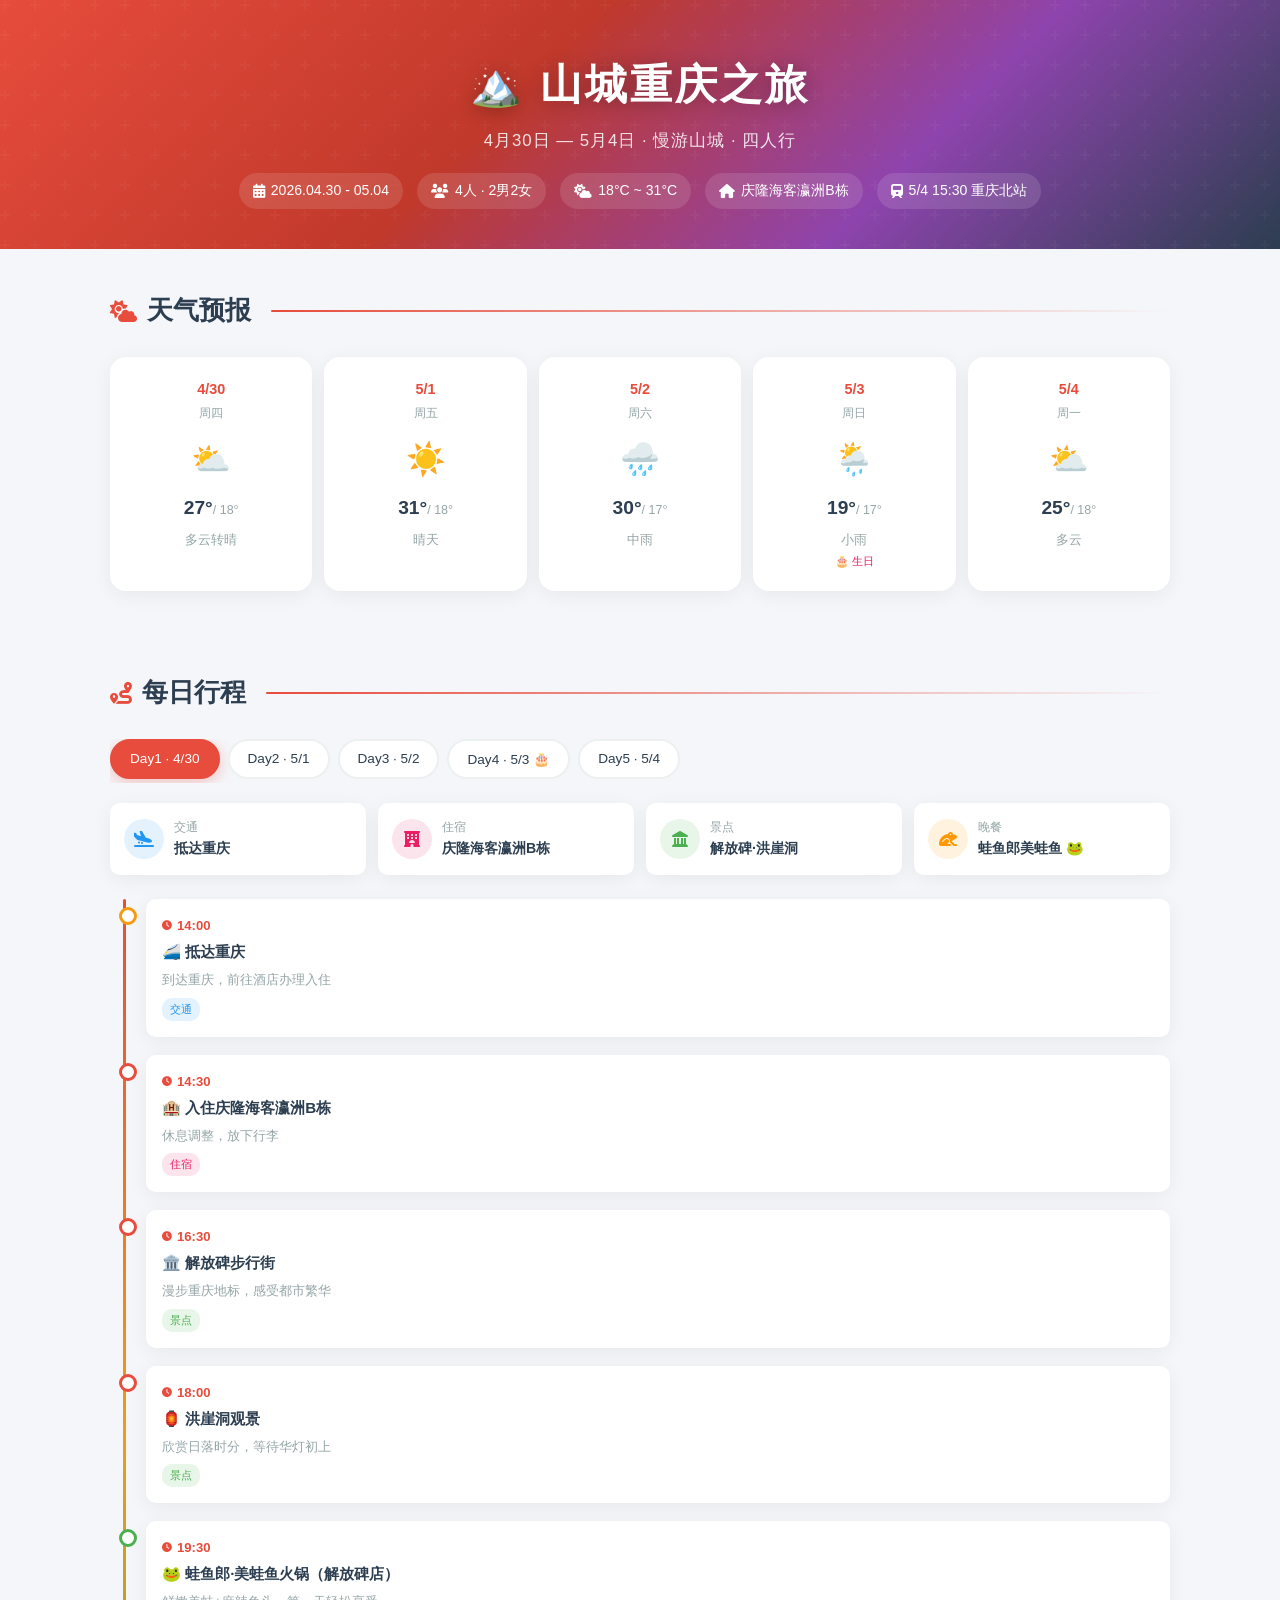
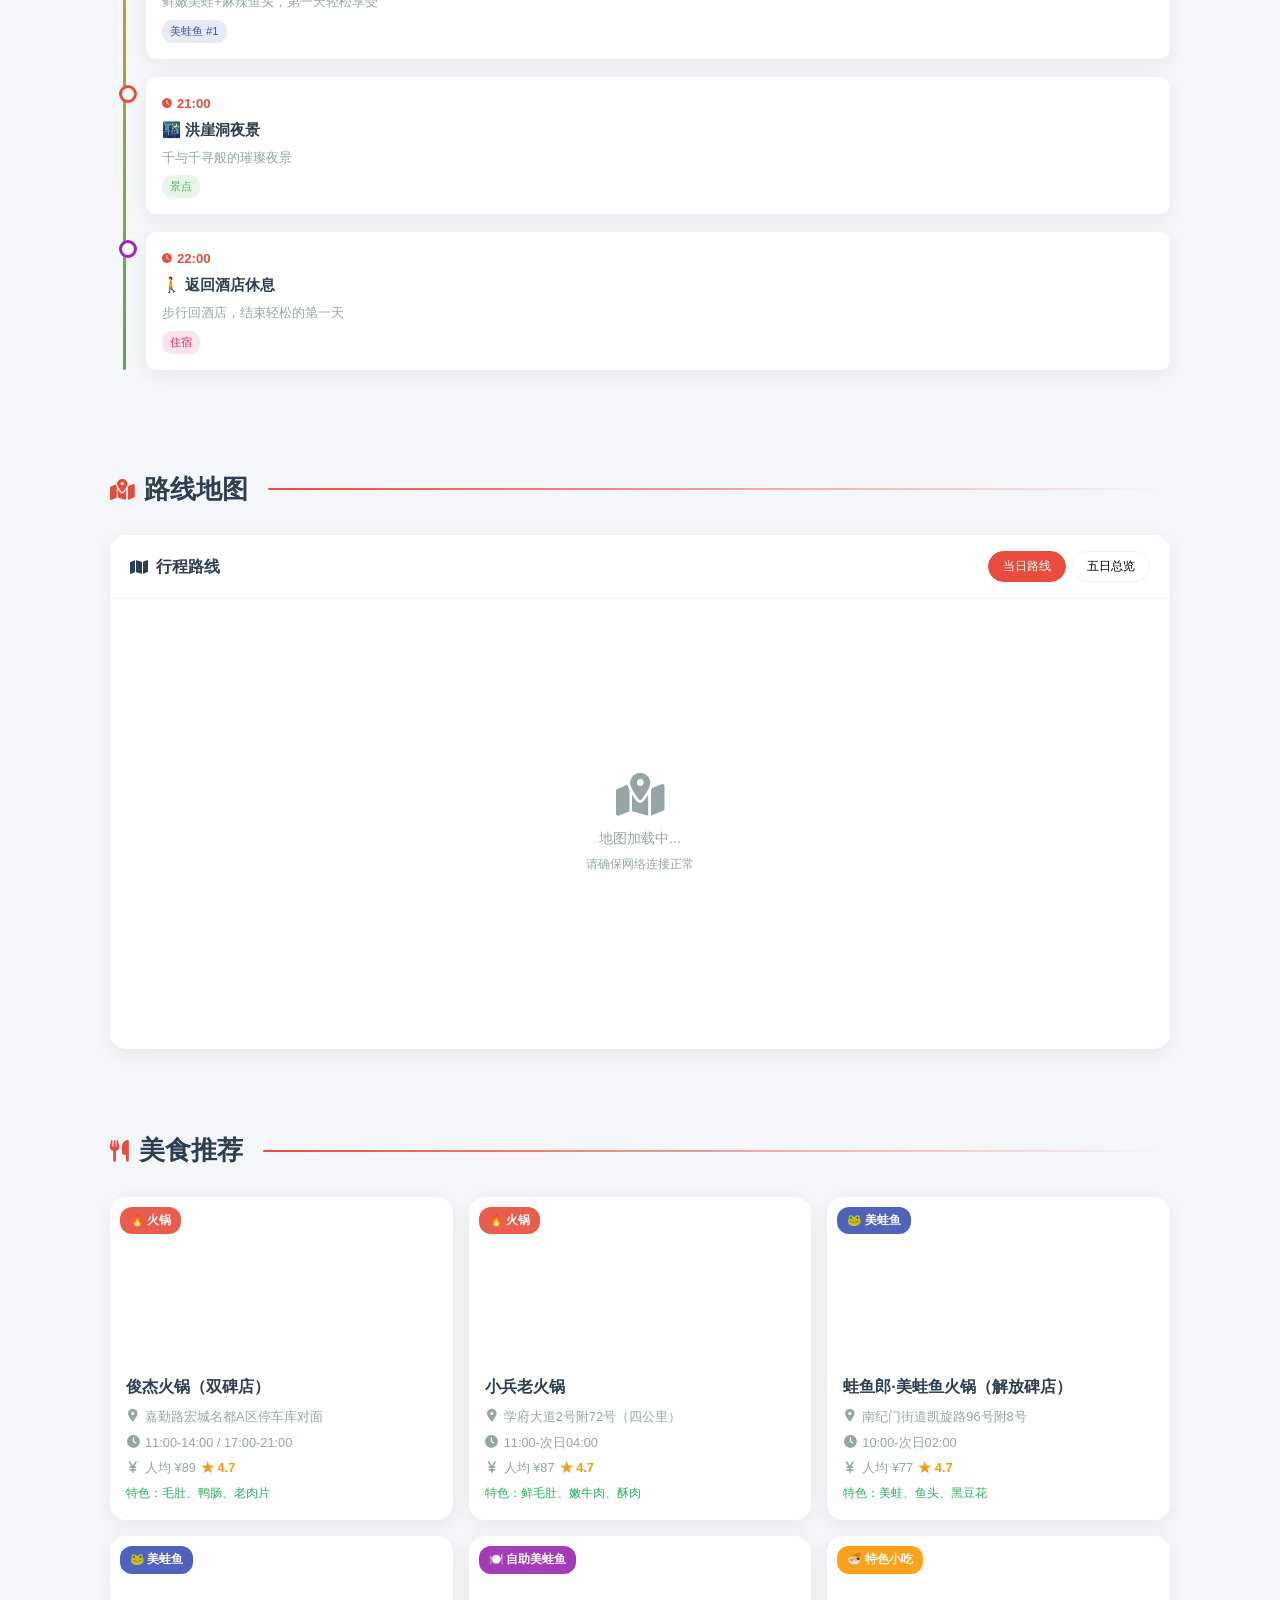
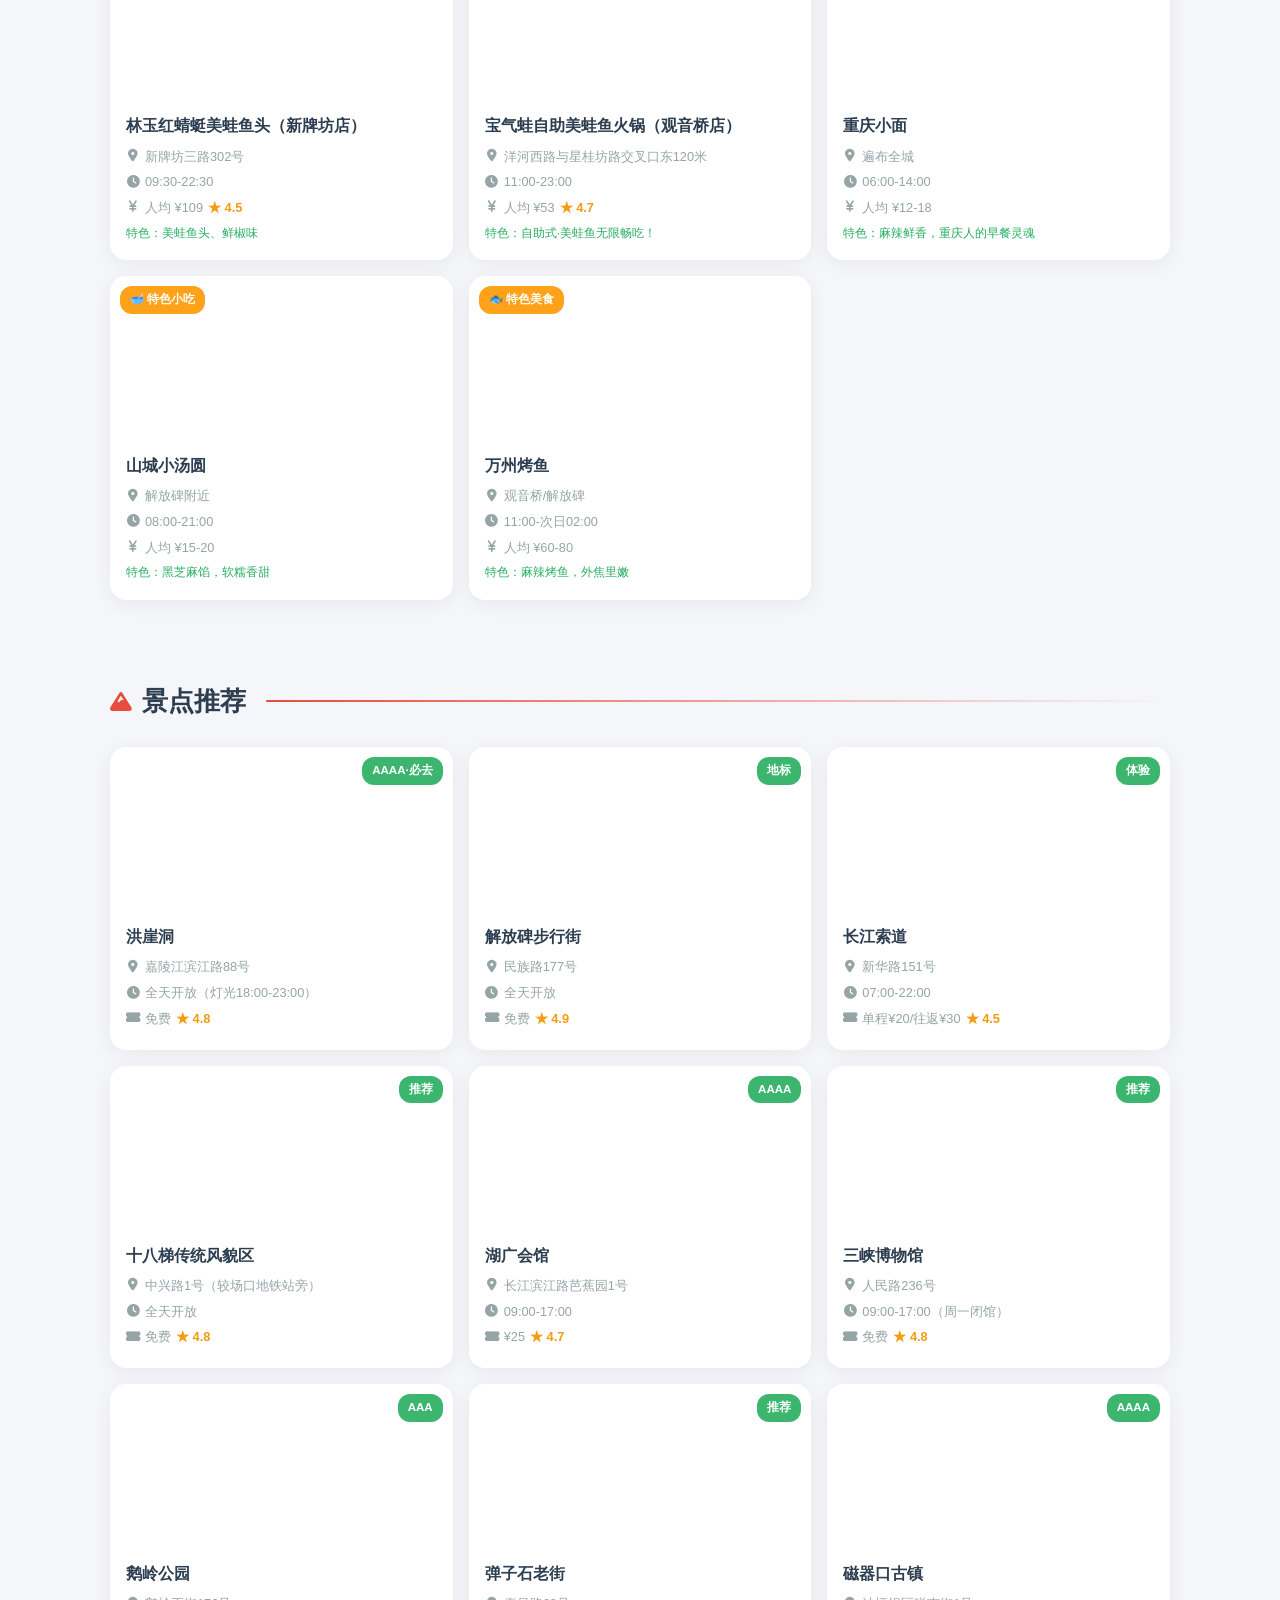
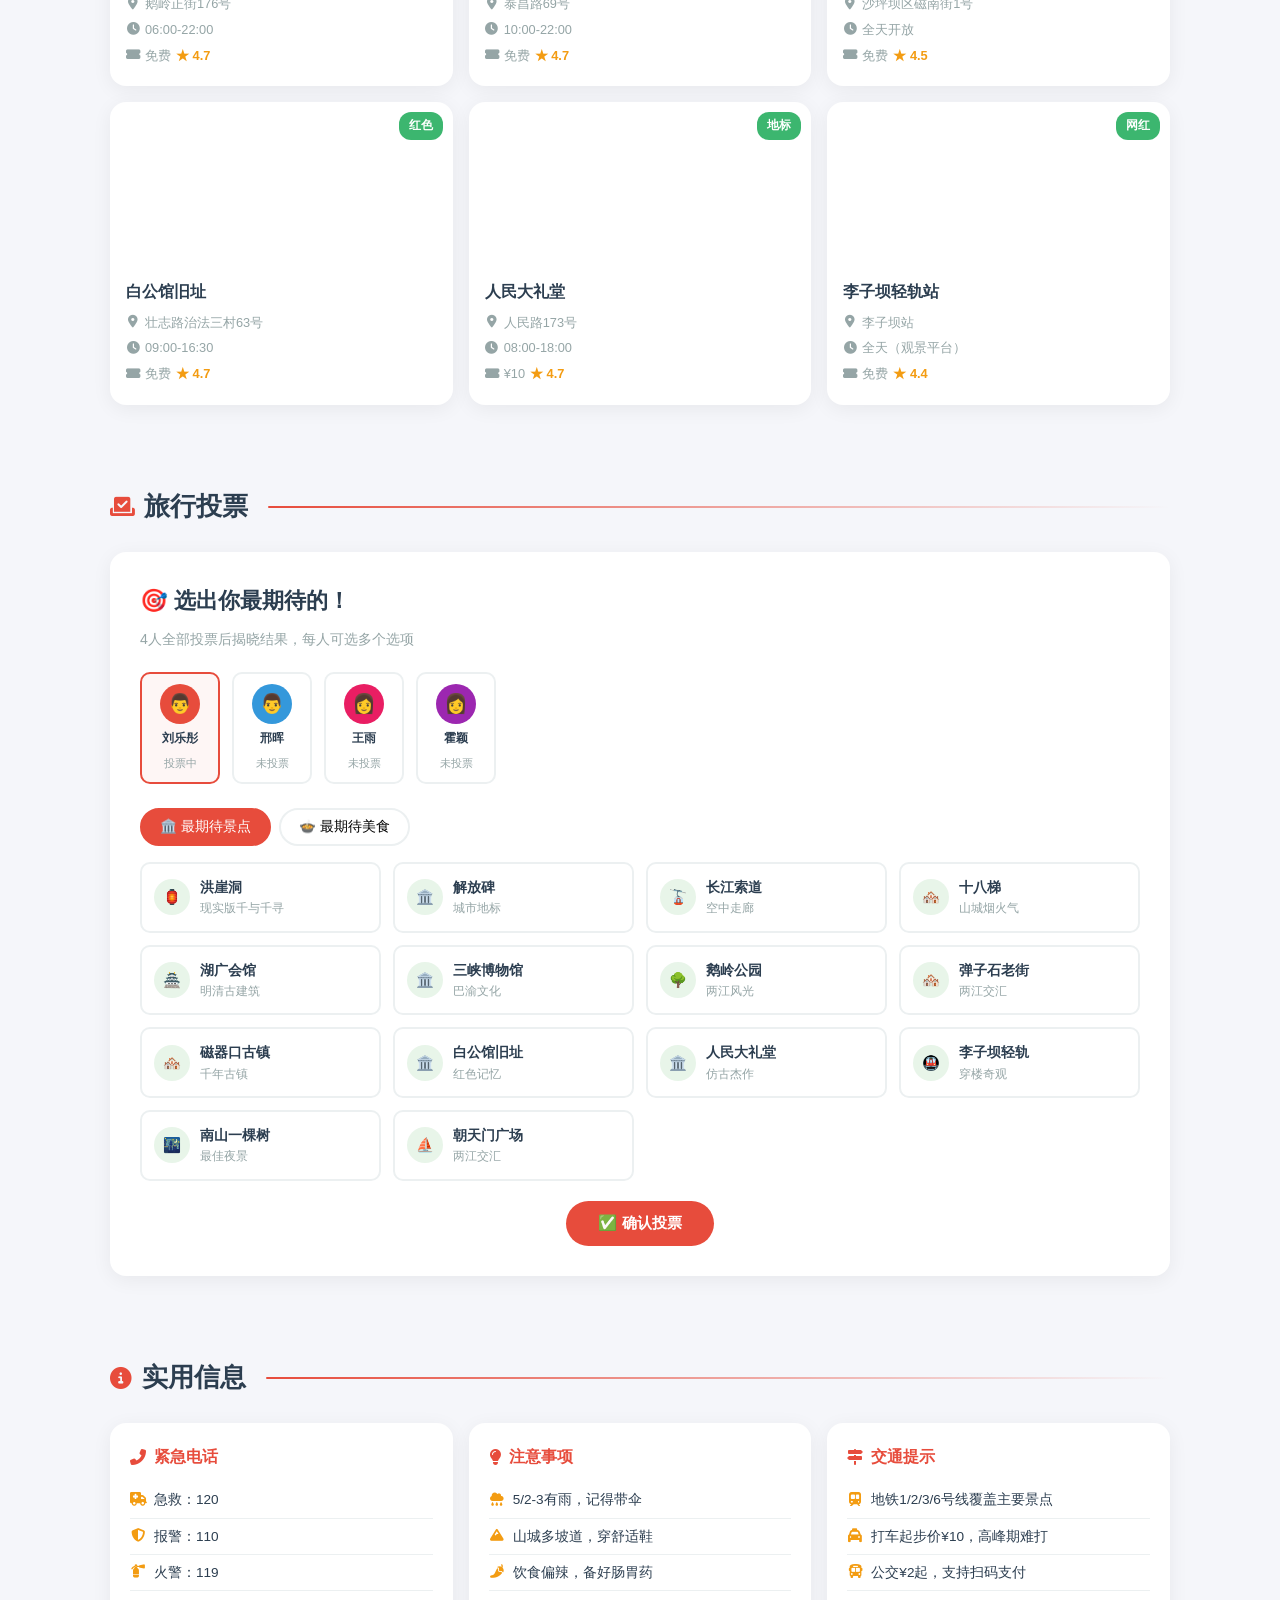
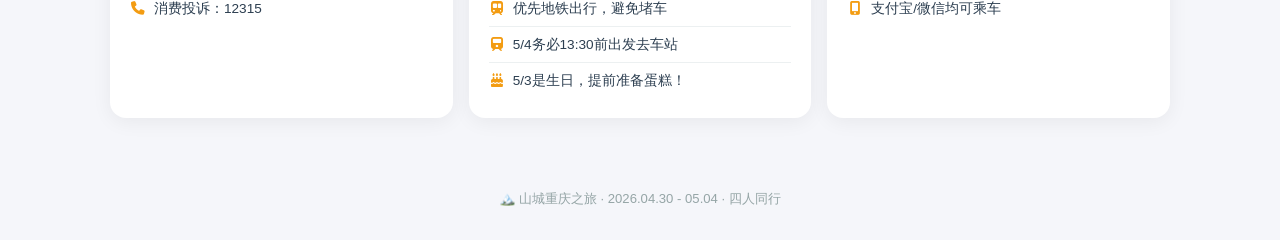
==== index.html @ f3549d8a "初始化" ====
<!DOCTYPE html>
<html lang="zh-CN">

<head>
    <meta charset="UTF-8">
    <meta name="viewport" content="width=device-width,initial-scale=1.0">
    <title>山城重庆之旅 · 4/30-5/4 行程规划</title>
    <link rel="stylesheet" href="https://cdnjs.cloudflare.com/ajax/libs/font-awesome/6.5.1/css/all.min.css">
    <link rel="stylesheet" href="styles.css">
</head>

<body>
    <div class="hero">
        <h1>🏔️ 山城重庆之旅</h1>
        <p class="subtitle">4月30日 — 5月4日 · 慢游山城 · 四人行</p>
        <div class="meta">
            <div class="meta-item"><i class="fas fa-calendar-alt"></i> 2026.04.30 - 05.04</div>
            <div class="meta-item"><i class="fas fa-users"></i> 4人 · 2男2女</div>
            <div class="meta-item"><i class="fas fa-cloud-sun"></i> 18°C ~ 31°C</div>
            <div class="meta-item"><i class="fas fa-home"></i> 庆隆海客瀛洲B栋</div>
            <div class="meta-item"><i class="fas fa-train"></i> 5/4 15:30 重庆北站</div>
        </div>
    </div>
    <div class="container" id="app"></div>
    <div class="footer">🏔️ 山城重庆之旅 · 2026.04.30 - 05.04 · 四人同行</div>
    <div class="modal-overlay" id="modalOverlay" onclick="closeModal(event)">
        <div class="modal" onclick="event.stopPropagation()">
            <div class="modal-header">
                <h3 id="modalTitle"></h3><button class="modal-close" onclick="closeModal()">✕</button>
            </div>
            <div class="modal-body" id="modalBody"></div>
        </div>
    </div>
    <script
        src="https://webapi.amap.com/maps?v=2.0&key=b54f9f610747e1ee45297d9b9f72d160&plugin=AMap.MarkerCluster,AMap.Driving,AMap.Walking"></script>
    <script src="app.js"></script>
</body>

</html>
---- styles.css ----
* {
    margin: 0;
    padding: 0;
    box-sizing: border-box
}

:root {
    --primary: #e74c3c;
    --secondary: #2c3e50;
    --accent: #f39c12;
    --bg: #f5f6fa;
    --card: #fff;
    --text: #2c3e50;
    --text-light: #95a5a6;
    --border: #ecf0f1;
    --shadow: 0 4px 20px rgba(0, 0, 0, .06);
    --radius: 16px;
    --radius-sm: 10px;
    --green: #27ae60;
    --blue: #3498db;
    --purple: #9b59b6;
    --orange: #e67e22
}

body {
    font-family: -apple-system, BlinkMacSystemFont, 'PingFang SC', 'Microsoft YaHei', sans-serif;
    background: var(--bg);
    color: var(--text);
    line-height: 1.7;
    overflow-x: hidden
}

.hero {
    background: linear-gradient(135deg, #e74c3c 0%, #c0392b 40%, #8e44ad 70%, #2c3e50 100%);
    color: #fff;
    padding: 50px 20px 40px;
    text-align: center;
    position: relative;
    overflow: hidden
}

.hero::before {
    content: '';
    position: absolute;
    inset: 0;
    background: url("data:image/svg+xml,%3Csvg width='60' height='60' viewBox='0 0 60 60' xmlns='http://www.w3.org/2000/svg'%3E%3Cg fill='none' fill-rule='evenodd'%3E%3Cg fill='%23ffffff' fill-opacity='0.03'%3E%3Cpath d='M36 34v-4h-2v4h-4v2h4v4h2v-4h4v-2h-4zm0-30V0h-2v4h-4v2h4v4h2V6h4V4h-4zM6 34v-4H4v4H0v2h4v4h2v-4h4v-2H6zM6 4V0H4v4H0v2h4v4h2V6h4V4H6z'/%3E%3C/g%3E%3C/g%3E%3C/svg%3E")
}

.hero h1 {
    font-size: 2.6em;
    font-weight: 800;
    letter-spacing: 3px;
    text-shadow: 0 2px 20px rgba(0, 0, 0, .3);
    margin-bottom: 6px;
    position: relative
}

.hero .subtitle {
    font-size: 1.05em;
    opacity: .85;
    font-weight: 300;
    letter-spacing: 1px;
    position: relative
}

.hero .meta {
    display: flex;
    justify-content: center;
    gap: 14px;
    margin-top: 18px;
    flex-wrap: wrap;
    position: relative
}

.hero .meta-item {
    display: flex;
    align-items: center;
    gap: 6px;
    font-size: .88em;
    background: rgba(255, 255, 255, .12);
    padding: 6px 14px;
    border-radius: 20px;
    backdrop-filter: blur(10px)
}

.container {
    max-width: 1100px;
    margin: 0 auto;
    padding: 0 20px
}

.section {
    padding: 40px 0
}

.section-title {
    font-size: 1.6em;
    font-weight: 700;
    margin-bottom: 24px;
    display: flex;
    align-items: center;
    gap: 10px;
    color: var(--secondary)
}

.section-title i {
    color: var(--primary);
    font-size: .85em
}

.section-title::after {
    content: '';
    flex: 1;
    height: 2px;
    background: linear-gradient(to right, var(--primary), transparent);
    margin-left: 10px;
    border-radius: 2px
}

.weather-grid {
    display: grid;
    grid-template-columns: repeat(5, 1fr);
    gap: 12px
}

.weather-card {
    background: var(--card);
    border-radius: var(--radius);
    padding: 18px 12px;
    text-align: center;
    box-shadow: var(--shadow);
    transition: all .3s;
    cursor: pointer;
    border: 2px solid transparent
}

.weather-card:hover {
    transform: translateY(-3px);
    box-shadow: 0 8px 30px rgba(0, 0, 0, .1);
    border-color: var(--primary)
}

.weather-card .date {
    font-weight: 700;
    font-size: .9em;
    color: var(--primary);
    margin-bottom: 2px
}

.weather-card .week {
    font-size: .75em;
    color: var(--text-light);
    margin-bottom: 8px
}

.weather-card .icon {
    font-size: 2em;
    margin: 6px 0
}

.weather-card .temp {
    font-size: 1.2em;
    font-weight: 700;
    color: var(--secondary)
}

.weather-card .temp span {
    font-size: .65em;
    color: var(--text-light);
    font-weight: 400
}

.weather-card .desc {
    font-size: .8em;
    color: var(--text-light);
    margin-top: 4px
}

.day-nav {
    display: flex;
    gap: 8px;
    margin-bottom: 20px;
    overflow-x: auto;
    padding-bottom: 4px
}

.day-btn {
    padding: 10px 18px;
    border: 2px solid var(--border);
    border-radius: 25px;
    background: var(--card);
    cursor: pointer;
    font-size: .85em;
    font-weight: 500;
    transition: all .3s;
    white-space: nowrap;
    color: var(--text)
}

.day-btn.active,
.day-btn:hover {
    background: var(--primary);
    color: #fff;
    border-color: var(--primary);
    box-shadow: 0 4px 15px rgba(231, 76, 60, .3)
}

.day-panel {
    display: none;
    animation: fadeIn .4s ease
}

.day-panel.active {
    display: block
}

@keyframes fadeIn {
    from {
        opacity: 0;
        transform: translateY(10px)
    }

    to {
        opacity: 1;
        transform: translateY(0)
    }
}

.day-overview {
    display: grid;
    grid-template-columns: repeat(auto-fit, minmax(180px, 1fr));
    gap: 12px;
    margin-bottom: 24px
}

.overview-item {
    display: flex;
    align-items: center;
    gap: 10px;
    background: var(--card);
    padding: 14px;
    border-radius: var(--radius-sm);
    box-shadow: var(--shadow)
}

.overview-item .ic {
    width: 40px;
    height: 40px;
    border-radius: 50%;
    display: flex;
    align-items: center;
    justify-content: center;
    font-size: 1em;
    flex-shrink: 0
}

.ic.scenic {
    background: #e8f5e9;
    color: #4caf50
}

.ic.food {
    background: #fff3e0;
    color: #ff9800
}

.ic.transport {
    background: #e3f2fd;
    color: #2196f3
}

.ic.hotel {
    background: #fce4ec;
    color: #e91e63
}

.ic.rest {
    background: #f3e5f5;
    color: #9c27b0
}

.overview-item .lb {
    font-size: .75em;
    color: var(--text-light)
}

.overview-item .vl {
    font-weight: 600;
    font-size: .88em
}

.timeline {
    position: relative;
    padding-left: 36px
}

.timeline::before {
    content: '';
    position: absolute;
    left: 13px;
    top: 0;
    bottom: 0;
    width: 3px;
    background: linear-gradient(to bottom, var(--primary), var(--accent), #4caf50);
    border-radius: 3px
}

.timeline-item {
    position: relative;
    margin-bottom: 18px
}

.timeline-item::before {
    content: '';
    position: absolute;
    left: -27px;
    top: 8px;
    width: 12px;
    height: 12px;
    border-radius: 50%;
    border: 3px solid var(--primary);
    background: #fff;
    z-index: 1;
    transition: transform .2s
}

.timeline-item:hover::before {
    transform: scale(1.3)
}

.timeline-item.transport::before {
    border-color: var(--accent)
}

.timeline-item.food::before {
    border-color: #4caf50
}

.timeline-item.rest::before {
    border-color: #9c27b0
}

.timeline-card {
    background: var(--card);
    border-radius: var(--radius-sm);
    padding: 16px;
    box-shadow: var(--shadow);
    transition: all .2s;
    cursor: pointer
}

.timeline-card:hover {
    transform: translateX(4px);
    box-shadow: 0 6px 25px rgba(0, 0, 0, .1)
}

.timeline-card .time {
    font-size: .82em;
    color: var(--primary);
    font-weight: 600;
    margin-bottom: 2px;
    display: flex;
    align-items: center;
    gap: 5px
}

.timeline-card .time i {
    font-size: .75em
}

.timeline-card .title {
    font-weight: 600;
    font-size: .95em;
    margin-bottom: 4px
}

.timeline-card .desc {
    font-size: .82em;
    color: var(--text-light)
}

.timeline-card .tags {
    display: flex;
    gap: 6px;
    margin-top: 6px;
    flex-wrap: wrap
}

.tag {
    font-size: .7em;
    padding: 2px 8px;
    border-radius: 10px;
    font-weight: 500
}

.tag.scenic {
    background: #e8f5e9;
    color: #4caf50
}

.tag.food {
    background: #fff3e0;
    color: #ff9800
}

.tag.transport {
    background: #e3f2fd;
    color: #2196f3
}

.tag.hotel {
    background: #fce4ec;
    color: #e91e63
}

.tag.hotpot {
    background: #ffebee;
    color: #e74c3c
}

.tag.frogfish {
    background: #e8eaf6;
    color: #3f51b5
}

.tag.buffet {
    background: #f3e5f5;
    color: #9c27b0
}

.tag.local {
    background: #fff8e1;
    color: #ff8f00
}

.map-section {
    background: var(--card);
    border-radius: var(--radius);
    overflow: hidden;
    box-shadow: var(--shadow)
}

.map-header {
    padding: 16px 20px;
    display: flex;
    align-items: center;
    justify-content: space-between;
    border-bottom: 1px solid var(--border);
    flex-wrap: wrap;
    gap: 8px
}

.map-header h3 {
    font-size: 1em;
    display: flex;
    align-items: center;
    gap: 8px
}

.map-tabs {
    display: flex;
    gap: 6px
}

.map-tab {
    padding: 6px 14px;
    border: 1px solid var(--border);
    border-radius: 20px;
    background: var(--card);
    cursor: pointer;
    font-size: .78em;
    transition: all .3s
}

.map-tab.active,
.map-tab:hover {
    background: var(--primary);
    color: #fff;
    border-color: var(--primary)
}

#mapContainer {
    width: 100%;
    height: 450px
}

.overview-cards {
    display: grid;
    grid-template-columns: repeat(5, 1fr);
    gap: 10px;
    padding: 16px
}

.overview-card {
    background: var(--bg);
    border-radius: var(--radius-sm);
    padding: 12px;
    text-align: center;
    box-shadow: var(--shadow);
    cursor: pointer;
    transition: all .3s;
    border: 2px solid transparent
}

.overview-card:hover,
.overview-card.active {
    border-color: var(--primary);
    transform: translateY(-2px)
}

.overview-card .day-label {
    font-weight: 700;
    color: var(--primary);
    font-size: .85em;
    margin-bottom: 4px
}

.overview-card .day-places {
    font-size: .72em;
    color: var(--text-light);
    line-height: 1.4
}

.food-grid,
.scenic-grid {
    display: grid;
    grid-template-columns: repeat(auto-fill, minmax(280px, 1fr));
    gap: 16px
}

.food-card,
.scenic-card {
    background: var(--card);
    border-radius: var(--radius);
    overflow: hidden;
    box-shadow: var(--shadow);
    transition: all .3s;
    cursor: pointer
}

.food-card:hover,
.scenic-card:hover {
    transform: translateY(-4px);
    box-shadow: 0 8px 30px rgba(0, 0, 0, .12)
}

.card-img {
    height: 160px;
    background-size: cover;
    background-position: center;
    position: relative
}

.card-img .badge,
.card-img .level-badge {
    position: absolute;
    top: 10px;
    padding: 4px 10px;
    border-radius: 12px;
    font-size: .72em;
    font-weight: 600;
    color: #fff
}

.badge.hotpot {
    background: rgba(231, 76, 60, .9);
    left: 10px
}

.badge.frogfish {
    background: rgba(63, 81, 181, .9);
    left: 10px
}

.badge.buffet {
    background: rgba(156, 39, 176, .9);
    left: 10px
}

.badge.local {
    background: rgba(255, 152, 0, .9);
    left: 10px
}

.level-badge {
    right: 10px;
    background: rgba(39, 174, 96, .9)
}

.card-body {
    padding: 16px
}

.card-body h4 {
    font-size: 1em;
    margin-bottom: 6px
}

.card-body .info {
    font-size: .8em;
    color: var(--text-light);
    margin-bottom: 4px;
    display: flex;
    align-items: center;
    gap: 5px
}

.card-body .info i {
    width: 14px;
    text-align: center
}

.card-body .rating {
    color: var(--accent);
    font-weight: 600
}

.card-body .special {
    font-size: .78em;
    color: var(--green);
    margin-top: 4px
}

.vote-section {
    background: var(--card);
    border-radius: var(--radius);
    padding: 30px;
    box-shadow: var(--shadow)
}

.vote-section h2 {
    font-size: 1.4em;
    margin-bottom: 8px;
    display: flex;
    align-items: center;
    gap: 10px
}

.vote-sub {
    font-size: .88em;
    color: var(--text-light);
    margin-bottom: 20px
}

.vote-players {
    display: flex;
    gap: 12px;
    margin-bottom: 24px;
    flex-wrap: wrap
}

.vote-player {
    display: flex;
    flex-direction: column;
    align-items: center;
    gap: 4px;
    padding: 10px 16px;
    border-radius: var(--radius-sm);
    border: 2px solid var(--border);
    cursor: pointer;
    transition: all .3s;
    min-width: 80px
}

.vote-player.active {
    border-color: var(--primary);
    background: rgba(231, 76, 60, .05)
}

.vote-player.voted {
    border-color: var(--green);
    background: rgba(39, 174, 96, .05)
}

.vp-avatar {
    width: 40px;
    height: 40px;
    border-radius: 50%;
    display: flex;
    align-items: center;
    justify-content: center;
    font-size: 1.2em
}

.vp-name {
    font-size: .78em;
    font-weight: 600
}

.vp-status {
    font-size: .68em;
    color: var(--text-light)
}

.vote-tabs {
    display: flex;
    gap: 8px;
    margin-bottom: 16px
}

.vote-tab {
    padding: 8px 18px;
    border: 2px solid var(--border);
    border-radius: 25px;
    background: var(--card);
    cursor: pointer;
    font-size: .85em;
    transition: all .3s
}

.vote-tab.active {
    background: var(--primary);
    color: #fff;
    border-color: var(--primary)
}

.vote-grid {
    display: grid;
    grid-template-columns: repeat(auto-fill, minmax(220px, 1fr));
    gap: 12px;
    margin-bottom: 20px
}

.vote-item {
    display: flex;
    align-items: center;
    gap: 10px;
    padding: 12px;
    border-radius: var(--radius-sm);
    border: 2px solid var(--border);
    cursor: pointer;
    transition: all .3s
}

.vote-item:hover {
    border-color: var(--accent)
}

.vote-item.selected {
    border-color: var(--primary);
    background: rgba(231, 76, 60, .05)
}

.vote-item .vi-icon {
    width: 36px;
    height: 36px;
    border-radius: 50%;
    display: flex;
    align-items: center;
    justify-content: center;
    font-size: .9em;
    flex-shrink: 0
}

.vote-item .vi-info {
    flex: 1
}

.vote-item .vi-name {
    font-size: .85em;
    font-weight: 600
}

.vote-item .vi-desc {
    font-size: .72em;
    color: var(--text-light)
}

.vote-item .vi-check {
    color: var(--primary);
    font-size: 1.1em;
    opacity: 0;
    transition: opacity .2s
}

.vote-item.selected .vi-check {
    opacity: 1
}

.vote-btn {
    padding: 12px 32px;
    background: var(--primary);
    color: #fff;
    border: none;
    border-radius: 25px;
    font-size: .95em;
    font-weight: 600;
    cursor: pointer;
    transition: all .3s;
    display: block;
    margin: 0 auto
}

.vote-btn:hover {
    background: #c0392b;
    transform: translateY(-2px)
}

.vote-btn:disabled {
    background: #bdc3c7;
    cursor: not-allowed;
    transform: none
}

.vote-results {
    margin-top: 24px;
    display: none
}

.vote-results.show {
    display: block
}

.result-item {
    display: flex;
    align-items: center;
    gap: 12px;
    padding: 12px;
    border-radius: var(--radius-sm);
    background: var(--bg);
    margin-bottom: 8px
}

.result-item .rank {
    width: 28px;
    height: 28px;
    border-radius: 50%;
    display: flex;
    align-items: center;
    justify-content: center;
    font-size: .8em;
    font-weight: 700;
    color: #fff;
    flex-shrink: 0
}

.rank.gold {
    background: #f1c40f
}

.rank.silver {
    background: #95a5a6
}

.rank.bronze {
    background: #e67e22
}

.rank.normal {
    background: #bdc3c7
}

.result-item .ri-info {
    flex: 1
}

.result-item .ri-name {
    font-weight: 600;
    font-size: .9em
}

.result-item .ri-bar {
    height: 6px;
    border-radius: 3px;
    background: var(--border);
    margin-top: 4px;
    overflow: hidden
}

.result-item .ri-bar .fill {
    height: 100%;
    border-radius: 3px;
    background: var(--primary);
    transition: width .5s
}

.result-item .ri-votes {
    font-size: .8em;
    color: var(--text-light);
    font-weight: 600
}

.modal-overlay {
    position: fixed;
    inset: 0;
    background: rgba(0, 0, 0, .5);
    z-index: 1000;
    display: none;
    align-items: center;
    justify-content: center;
    padding: 20px;
    backdrop-filter: blur(4px)
}

.modal-overlay.show {
    display: flex
}

.modal {
    background: var(--card);
    border-radius: var(--radius);
    max-width: 600px;
    width: 100%;
    max-height: 85vh;
    overflow-y: auto;
    animation: modalIn .3s ease
}

@keyframes modalIn {
    from {
        opacity: 0;
        transform: scale(.95)
    }

    to {
        opacity: 1;
        transform: scale(1)
    }
}

.modal-header {
    padding: 20px 24px;
    border-bottom: 1px solid var(--border);
    display: flex;
    align-items: center;
    justify-content: space-between;
    position: sticky;
    top: 0;
    background: var(--card);
    z-index: 1;
    border-radius: var(--radius) var(--radius) 0 0
}

.modal-header h3 {
    font-size: 1.2em;
    display: flex;
    align-items: center;
    gap: 8px
}

.modal-close {
    width: 32px;
    height: 32px;
    border: none;
    background: var(--bg);
    border-radius: 50%;
    cursor: pointer;
    font-size: 1em;
    display: flex;
    align-items: center;
    justify-content: center;
    transition: all .2s
}

.modal-close:hover {
    background: var(--primary);
    color: #fff
}

.modal-body {
    padding: 24px
}

.modal-img {
    width: 100%;
    height: 200px;
    object-fit: cover;
    border-radius: var(--radius-sm);
    margin-bottom: 16px;
    background-size: cover;
    background-position: center
}

.modal-info {
    margin-bottom: 16px
}

.modal-info .mi-row {
    display: flex;
    align-items: flex-start;
    gap: 8px;
    margin-bottom: 8px;
    font-size: .88em
}

.modal-info .mi-row i {
    color: var(--primary);
    width: 16px;
    text-align: center;
    margin-top: 3px;
    flex-shrink: 0
}

.modal-desc {
    font-size: .9em;
    line-height: 1.8;
    color: var(--text);
    background: var(--bg);
    padding: 16px;
    border-radius: var(--radius-sm)
}

.practical-grid {
    display: grid;
    grid-template-columns: repeat(auto-fit, minmax(280px, 1fr));
    gap: 16px
}

.practical-card {
    background: var(--card);
    border-radius: var(--radius);
    padding: 20px;
    box-shadow: var(--shadow)
}

.practical-card h4 {
    font-size: 1em;
    margin-bottom: 12px;
    display: flex;
    align-items: center;
    gap: 8px;
    color: var(--primary)
}

.practical-card ul {
    list-style: none;
    padding: 0
}

.practical-card li {
    font-size: .85em;
    padding: 6px 0;
    border-bottom: 1px solid var(--border);
    display: flex;
    align-items: center;
    gap: 8px
}

.practical-card li:last-child {
    border-bottom: none
}

.practical-card li i {
    color: var(--accent);
    width: 16px;
    text-align: center
}

.footer {
    text-align: center;
    padding: 30px;
    color: var(--text-light);
    font-size: .82em
}

@media(max-width:768px) {
    .weather-grid {
        grid-template-columns: repeat(3, 1fr)
    }

    .overview-cards {
        grid-template-columns: repeat(3, 1fr)
    }

    .hero h1 {
        font-size: 1.8em
    }

    .food-grid,
    .scenic-grid {
        grid-template-columns: 1fr
    }
}

@media(max-width:480px) {
    .weather-grid {
        grid-template-columns: repeat(2, 1fr)
    }

    .overview-cards {
        grid-template-columns: repeat(2, 1fr)
    }
}
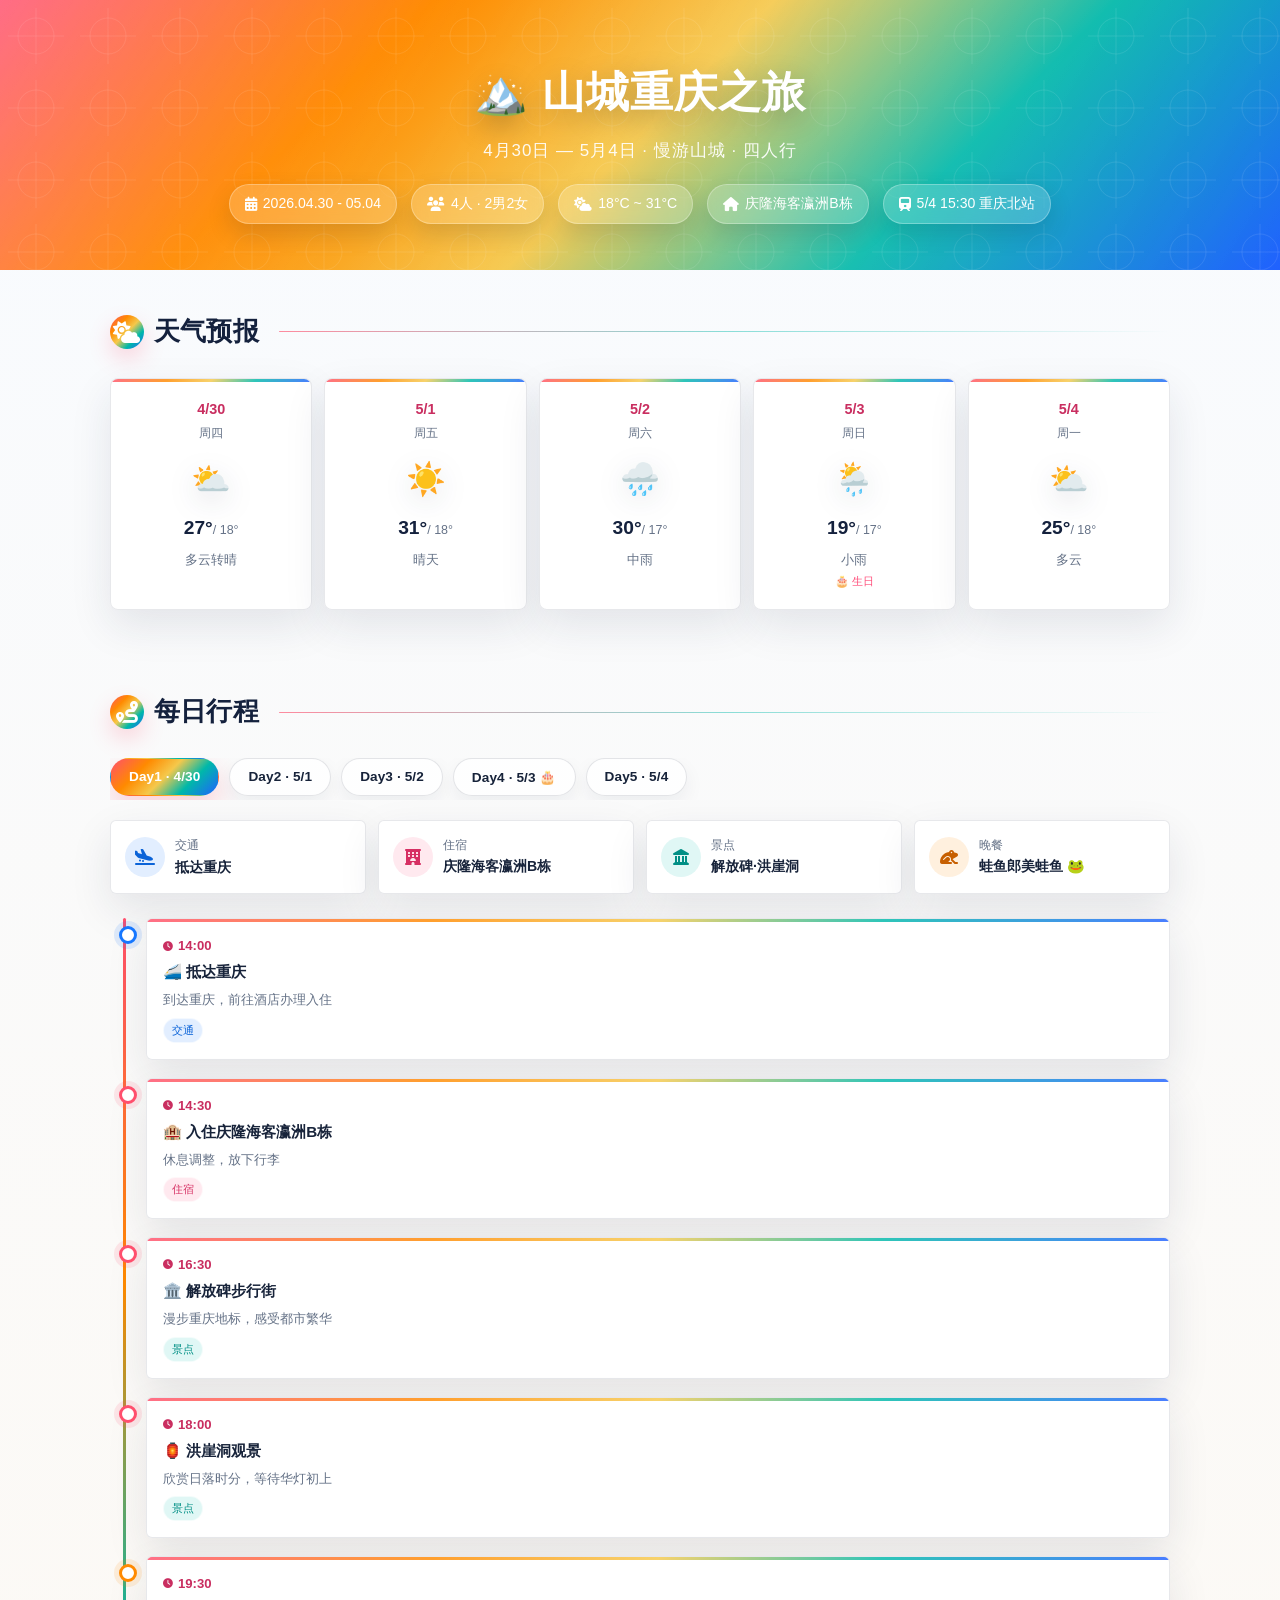
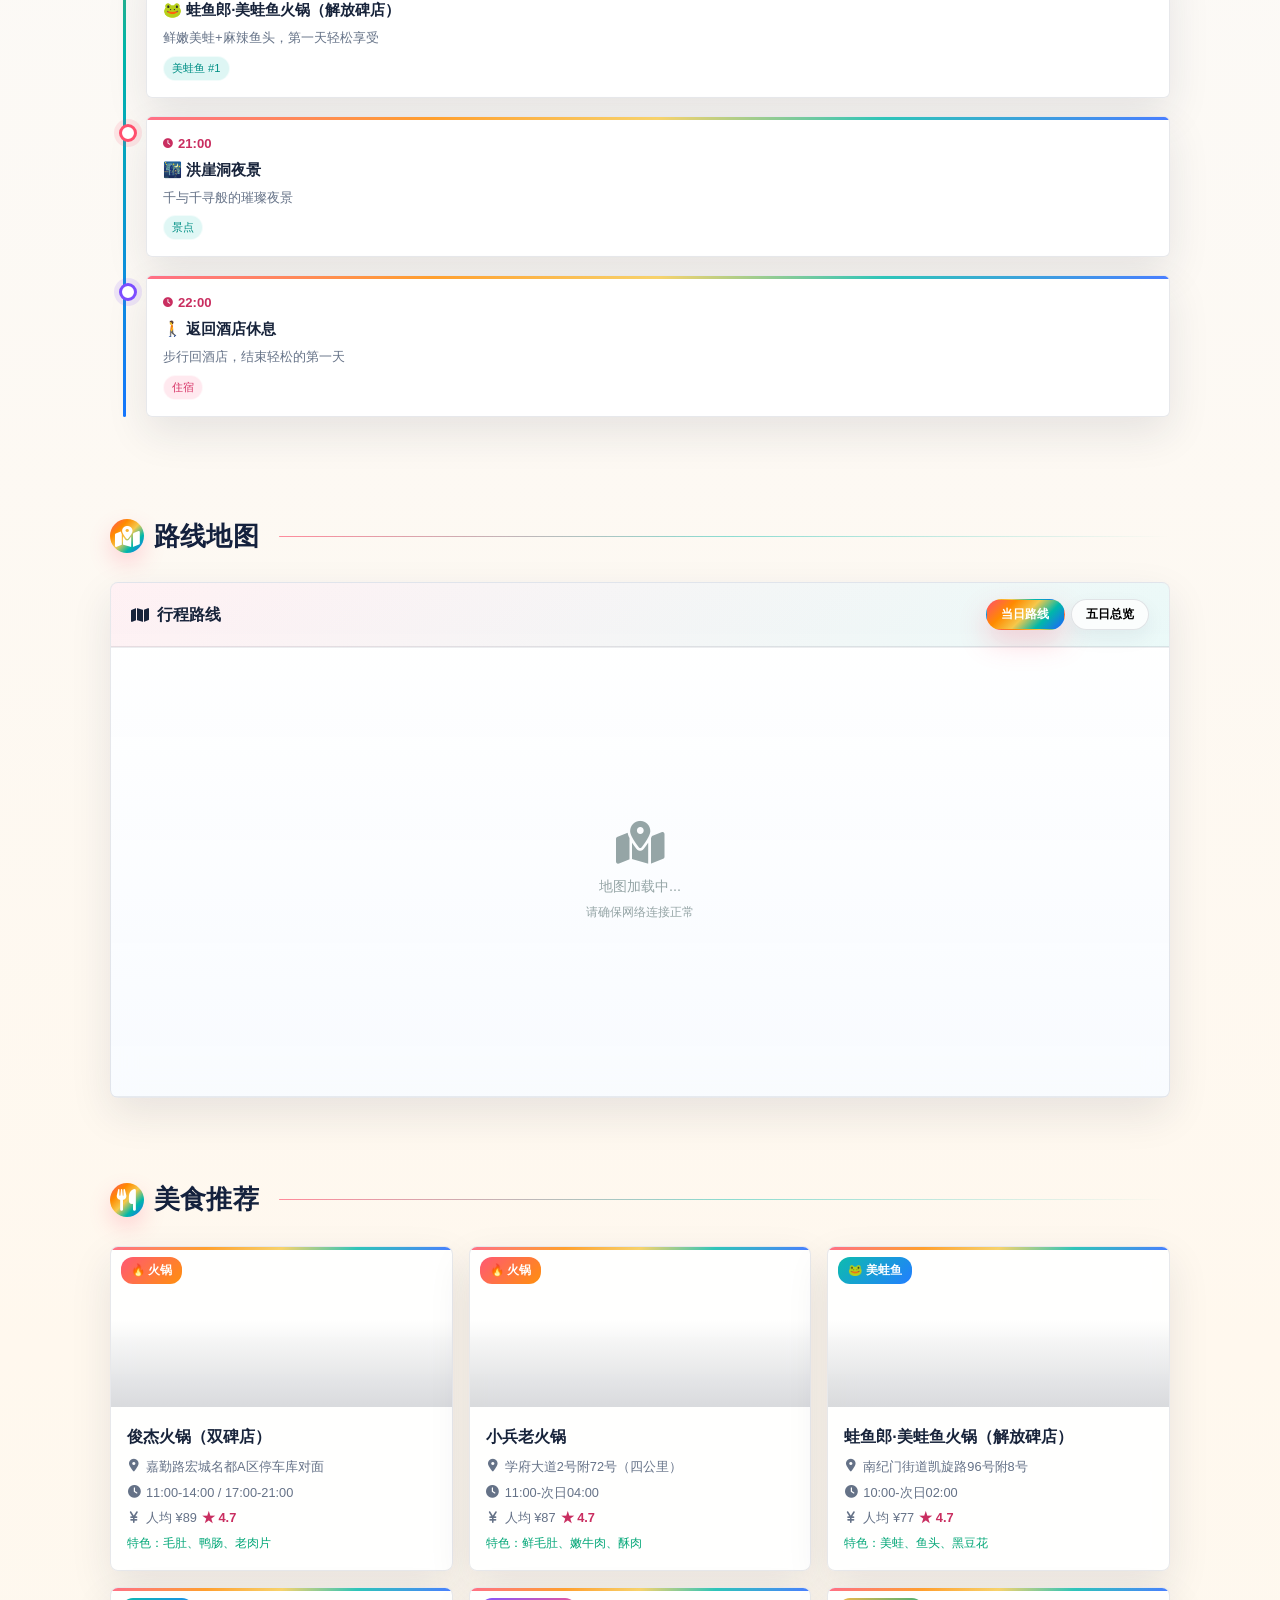
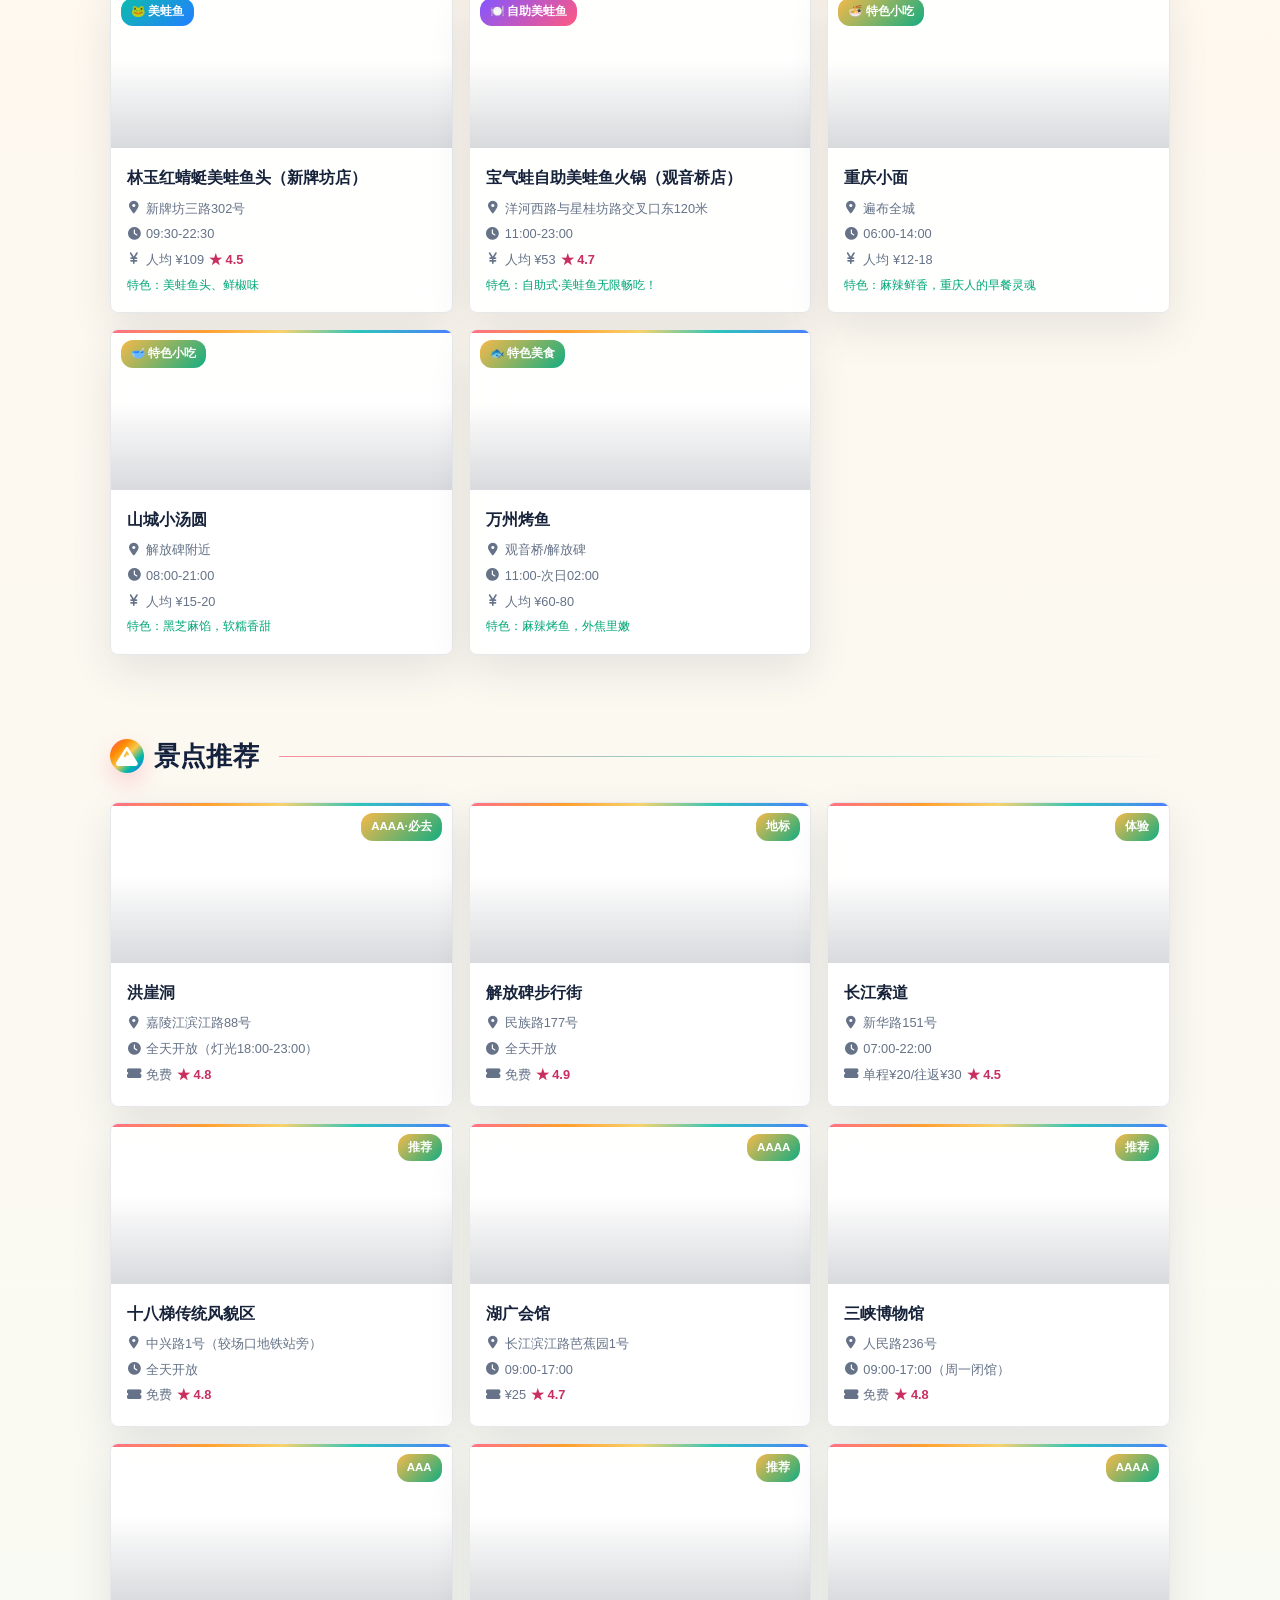
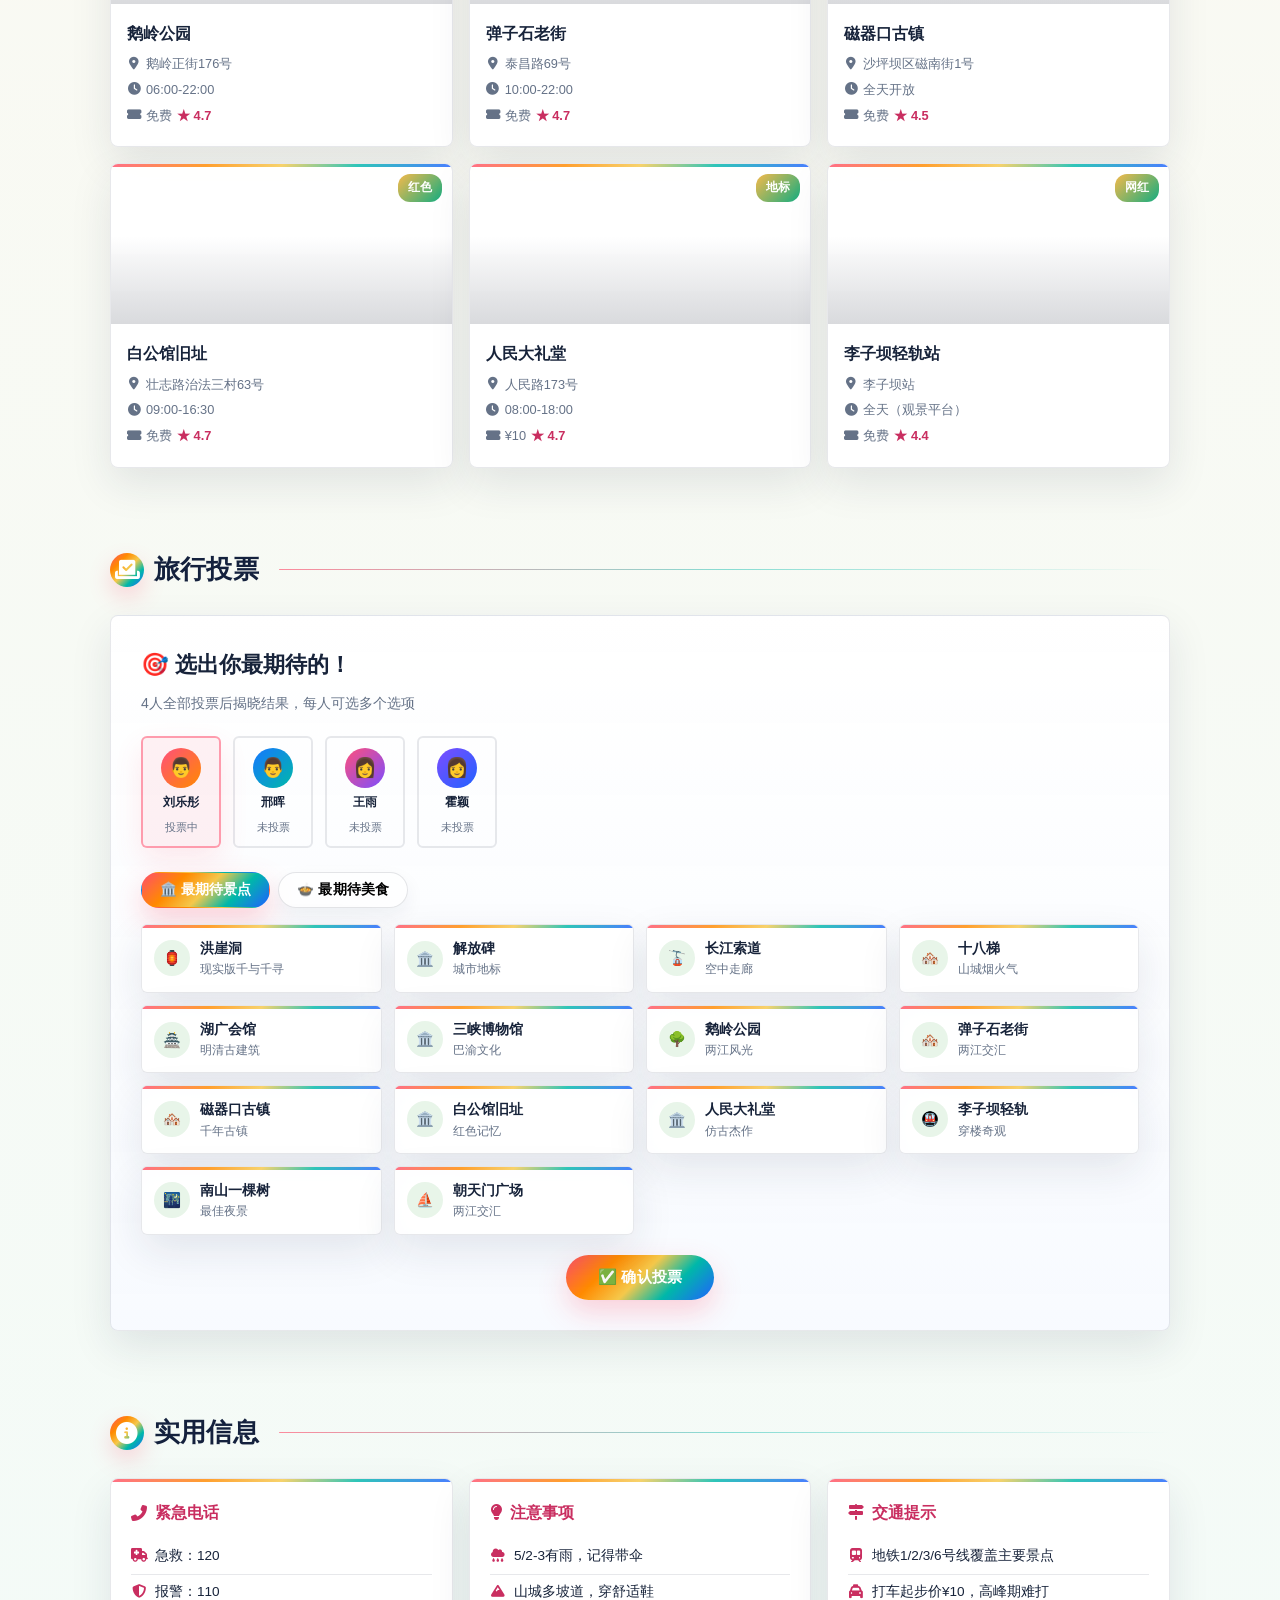
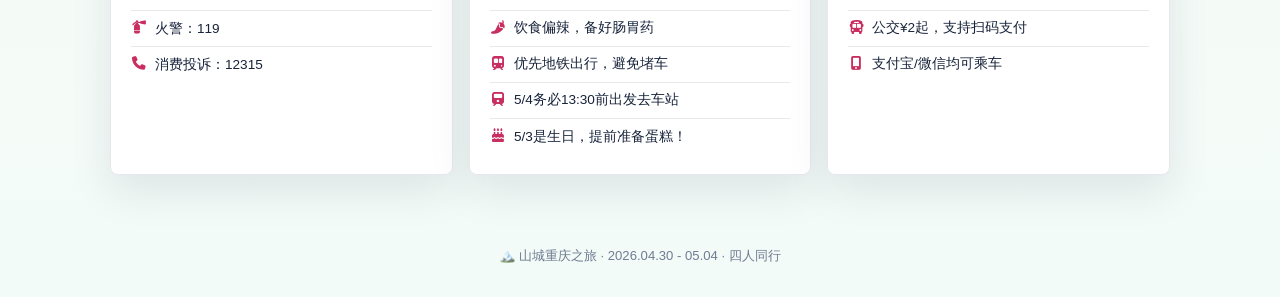
==== commit 0c3e95a9: "ui optimization" ====
--- a/index.html
+++ b/index.html
@@ -31,9 +31,14 @@
             <div class="modal-body" id="modalBody"></div>
         </div>
     </div>
+    <script>
+        window._AMapSecurityConfig = {
+            securityJsCode: '62d4b35ad33bd830a9c1c46171193aca'
+        };
+    </script>
     <script
-        src="https://webapi.amap.com/maps?v=2.0&key=b54f9f610747e1ee45297d9b9f72d160&plugin=AMap.MarkerCluster,AMap.Driving,AMap.Walking"></script>
+        src="https://webapi.amap.com/maps?v=2.0&key=abfc6ac4281da41f5c9e293ae785f3ef&plugin=AMap.MarkerCluster,AMap.Driving,AMap.Walking"></script>
     <script src="app.js"></script>
 </body>
 
-</html>+</html>
--- a/styles.css
+++ b/styles.css
@@ -5,35 +5,43 @@
 }
 
 :root {
-    --primary: #e74c3c;
-    --secondary: #2c3e50;
-    --accent: #f39c12;
-    --bg: #f5f6fa;
-    --card: #fff;
-    --text: #2c3e50;
-    --text-light: #95a5a6;
-    --border: #ecf0f1;
-    --shadow: 0 4px 20px rgba(0, 0, 0, .06);
-    --radius: 16px;
-    --radius-sm: 10px;
-    --green: #27ae60;
-    --blue: #3498db;
-    --purple: #9b59b6;
-    --orange: #e67e22
+    --primary: #ff4f6d;
+    --primary-deep: #c92e60;
+    --secondary: #14213d;
+    --accent: #f5b642;
+    --bg: #f6f8fb;
+    --card: rgba(255, 255, 255, .94);
+    --surface: #fff;
+    --text: #17233a;
+    --text-light: #657287;
+    --border: rgba(24, 35, 58, .1);
+    --shadow: 0 16px 42px rgba(25, 39, 70, .1);
+    --shadow-hover: 0 22px 55px rgba(25, 39, 70, .16);
+    --radius: 8px;
+    --radius-sm: 6px;
+    --green: #00a676;
+    --blue: #1677ff;
+    --purple: #7c4dff;
+    --orange: #ff8a00;
+    --cyan: #00b8a9;
+    --rose: #ff4f7b;
+    --gold: #f5b642;
+    --gradient-main: linear-gradient(135deg, #ff4f6d 0%, #ff8a00 28%, #f5c84b 50%, #00b8a9 72%, #2161ff 100%);
+    --gradient-soft: linear-gradient(135deg, rgba(255, 79, 109, .12), rgba(0, 184, 169, .12), rgba(33, 97, 255, .1))
 }
 
 body {
     font-family: -apple-system, BlinkMacSystemFont, 'PingFang SC', 'Microsoft YaHei', sans-serif;
-    background: var(--bg);
+    background: linear-gradient(180deg, #f8fbff 0%, #fff8ee 44%, #f3fbf8 100%);
     color: var(--text);
     line-height: 1.7;
     overflow-x: hidden
 }
 
 .hero {
-    background: linear-gradient(135deg, #e74c3c 0%, #c0392b 40%, #8e44ad 70%, #2c3e50 100%);
+    background: var(--gradient-main);
     color: #fff;
-    padding: 50px 20px 40px;
+    padding: 56px 20px 46px;
     text-align: center;
     position: relative;
     overflow: hidden
@@ -43,21 +51,24 @@
     content: '';
     position: absolute;
     inset: 0;
-    background: url("data:image/svg+xml,%3Csvg width='60' height='60' viewBox='0 0 60 60' xmlns='http://www.w3.org/2000/svg'%3E%3Cg fill='none' fill-rule='evenodd'%3E%3Cg fill='%23ffffff' fill-opacity='0.03'%3E%3Cpath d='M36 34v-4h-2v4h-4v2h4v4h2v-4h4v-2h-4zm0-30V0h-2v4h-4v2h4v4h2V6h4V4h-4zM6 34v-4H4v4H0v2h4v4h2v-4h4v-2H6zM6 4V0H4v4H0v2h4v4h2V6h4V4H6z'/%3E%3C/g%3E%3C/g%3E%3C/svg%3E")
+    background:
+        linear-gradient(120deg, rgba(255, 255, 255, .22), transparent 34%, rgba(255, 255, 255, .16) 62%, transparent),
+        url("data:image/svg+xml,%3Csvg width='72' height='72' viewBox='0 0 72 72' xmlns='http://www.w3.org/2000/svg'%3E%3Cg fill='none' stroke='%23ffffff' stroke-opacity='0.12'%3E%3Cpath d='M8 36h56M36 8v56'/%3E%3Ccircle cx='36' cy='36' r='18'/%3E%3C/g%3E%3C/svg%3E");
+    opacity: .78
 }
 
 .hero h1 {
-    font-size: 2.6em;
+    font-size: 2.7em;
     font-weight: 800;
-    letter-spacing: 3px;
-    text-shadow: 0 2px 20px rgba(0, 0, 0, .3);
-    margin-bottom: 6px;
+    letter-spacing: 1px;
+    text-shadow: 0 8px 28px rgba(15, 23, 42, .26);
+    margin-bottom: 8px;
     position: relative
 }
 
 .hero .subtitle {
-    font-size: 1.05em;
-    opacity: .85;
+    font-size: 1.06em;
+    opacity: .92;
     font-weight: 300;
     letter-spacing: 1px;
     position: relative
@@ -77,10 +88,12 @@
     align-items: center;
     gap: 6px;
     font-size: .88em;
-    background: rgba(255, 255, 255, .12);
-    padding: 6px 14px;
-    border-radius: 20px;
-    backdrop-filter: blur(10px)
+    background: rgba(255, 255, 255, .18);
+    padding: 7px 15px;
+    border: 1px solid rgba(255, 255, 255, .28);
+    border-radius: 999px;
+    box-shadow: 0 10px 24px rgba(15, 23, 42, .14);
+    backdrop-filter: blur(14px)
 }
 
 .container {
@@ -202,7 +215,7 @@
     background: var(--primary);
     color: #fff;
     border-color: var(--primary);
-    box-shadow: 0 4px 15px rgba(231, 76, 60, .3)
+    box-shadow: 0 4px 15px rgba(255, 79, 109, .3)
 }
 
 .day-panel {
@@ -414,8 +427,8 @@
 }
 
 .tag.hotpot {
-    background: #ffebee;
-    color: #e74c3c
+    background: rgba(255, 79, 109, .12);
+    color: #d62f55
 }
 
 .tag.frogfish {
@@ -429,8 +442,8 @@
 }
 
 .tag.local {
-    background: #fff8e1;
-    color: #ff8f00
+    background: rgba(255, 138, 0, .13);
+    color: #c75f00
 }
 
 .map-section {
@@ -563,7 +576,7 @@
 }
 
 .badge.hotpot {
-    background: rgba(231, 76, 60, .9);
+    background: rgba(255, 79, 109, .9);
     left: 10px
 }
 
@@ -664,7 +677,7 @@
 
 .vote-player.active {
     border-color: var(--primary);
-    background: rgba(231, 76, 60, .05)
+    background: rgba(255, 79, 109, .05)
 }
 
 .vote-player.voted {
@@ -738,7 +751,7 @@
 
 .vote-item.selected {
     border-color: var(--primary);
-    background: rgba(231, 76, 60, .05)
+    background: rgba(255, 79, 109, .05)
 }
 
 .vote-item .vi-icon {
@@ -792,7 +805,7 @@
 }
 
 .vote-btn:hover {
-    background: #c0392b;
+    background: var(--primary-deep);
     transform: translateY(-2px)
 }
 
@@ -967,6 +980,8 @@
     object-fit: cover;
     border-radius: var(--radius-sm);
     margin-bottom: 16px;
+    position: relative;
+    overflow: hidden;
     background-size: cover;
     background-position: center
 }
@@ -1053,6 +1068,329 @@
     font-size: .82em
 }
 
+.section {
+    position: relative
+}
+
+.section-title {
+    color: var(--secondary);
+    letter-spacing: .2px
+}
+
+.section-title i {
+    width: 34px;
+    height: 34px;
+    display: inline-flex;
+    align-items: center;
+    justify-content: center;
+    background: var(--gradient-main);
+    color: #fff;
+    border-radius: 999px;
+    box-shadow: 0 10px 22px rgba(255, 79, 109, .22)
+}
+
+.section-title::after {
+    height: 1px;
+    background: linear-gradient(to right, rgba(255, 79, 109, .65), rgba(0, 184, 169, .45), transparent)
+}
+
+.weather-card,
+.overview-item,
+.timeline-card,
+.map-section,
+.overview-card,
+.food-card,
+.scenic-card,
+.vote-section,
+.vote-item,
+.practical-card,
+.modal {
+    border: 1px solid var(--border);
+    background: var(--card);
+    box-shadow: var(--shadow);
+    backdrop-filter: blur(12px)
+}
+
+.weather-card,
+.overview-card,
+.food-card,
+.scenic-card,
+.vote-item,
+.timeline-card,
+.vote-player,
+.practical-card {
+    position: relative;
+    overflow: hidden
+}
+
+.weather-card::before,
+.overview-card::before,
+.food-card::before,
+.scenic-card::before,
+.vote-item::before,
+.timeline-card::before,
+.practical-card::before {
+    content: '';
+    position: absolute;
+    inset: 0 0 auto;
+    height: 3px;
+    background: var(--gradient-main);
+    opacity: .82
+}
+
+.weather-card:hover,
+.food-card:hover,
+.scenic-card:hover,
+.timeline-card:hover,
+.overview-card:hover,
+.overview-card.active,
+.vote-item:hover,
+.practical-card:hover {
+    transform: translateY(-4px);
+    box-shadow: var(--shadow-hover);
+    border-color: rgba(255, 79, 109, .32)
+}
+
+.weather-card .date,
+.overview-card .day-label,
+.timeline-card .time,
+.card-body .rating,
+.practical-card h4 {
+    color: var(--primary-deep)
+}
+
+.weather-card .icon {
+    filter: drop-shadow(0 8px 14px rgba(20, 33, 61, .13))
+}
+
+.day-nav {
+    gap: 10px
+}
+
+.day-btn,
+.map-tab,
+.vote-tab,
+.vote-btn {
+    border-radius: 999px;
+    font-weight: 700;
+    letter-spacing: .1px
+}
+
+.day-btn,
+.map-tab,
+.vote-tab {
+    border: 1px solid rgba(24, 35, 58, .12);
+    background: rgba(255, 255, 255, .82);
+    box-shadow: 0 8px 20px rgba(25, 39, 70, .06)
+}
+
+.day-btn.active,
+.day-btn:hover,
+.map-tab.active,
+.map-tab:hover,
+.vote-tab.active,
+.vote-btn {
+    background: var(--gradient-main);
+    border-color: transparent;
+    color: #fff;
+    box-shadow: 0 12px 28px rgba(255, 79, 109, .25)
+}
+
+.vote-btn:hover {
+    background: linear-gradient(135deg, #ff315f, #ff8a00 42%, #00a99d 100%);
+    box-shadow: 0 16px 34px rgba(255, 79, 109, .28)
+}
+
+.vote-btn:disabled {
+    background: linear-gradient(135deg, #aab4c4, #7c8798);
+    box-shadow: none
+}
+
+.ic.scenic,
+.tag.scenic {
+    background: rgba(0, 184, 169, .12);
+    color: #008f85
+}
+
+.ic.food,
+.tag.food,
+.tag.local {
+    background: rgba(255, 138, 0, .13);
+    color: #c75f00
+}
+
+.ic.transport,
+.tag.transport {
+    background: rgba(22, 119, 255, .12);
+    color: #0b63d8
+}
+
+.ic.hotel,
+.tag.hotel {
+    background: rgba(255, 79, 123, .12);
+    color: #d62f63
+}
+
+.ic.rest,
+.tag.buffet {
+    background: rgba(124, 77, 255, .12);
+    color: #6541d9
+}
+
+.tag.hotpot {
+    background: rgba(255, 79, 109, .12);
+    color: #d62f55
+}
+
+.tag.frogfish {
+    background: rgba(0, 184, 169, .13);
+    color: #008f85
+}
+
+.tag {
+    border: 1px solid rgba(255, 255, 255, .6);
+    border-radius: 999px
+}
+
+.timeline::before {
+    background: linear-gradient(to bottom, var(--primary), var(--orange), var(--cyan), var(--blue))
+}
+
+.timeline-item::before {
+    border-color: var(--primary);
+    box-shadow: 0 0 0 5px rgba(255, 79, 109, .12)
+}
+
+.timeline-item.transport::before {
+    border-color: var(--blue);
+    box-shadow: 0 0 0 5px rgba(22, 119, 255, .12)
+}
+
+.timeline-item.food::before {
+    border-color: var(--orange);
+    box-shadow: 0 0 0 5px rgba(255, 138, 0, .12)
+}
+
+.timeline-item.rest::before {
+    border-color: var(--purple);
+    box-shadow: 0 0 0 5px rgba(124, 77, 255, .12)
+}
+
+.timeline-card {
+    cursor: default
+}
+
+.timeline-card[onclick] {
+    cursor: pointer
+}
+
+.map-section {
+    overflow: hidden;
+    background: linear-gradient(180deg, rgba(255, 255, 255, .96), rgba(248, 251, 255, .94))
+}
+
+.map-header {
+    background: linear-gradient(135deg, rgba(255, 79, 109, .08), rgba(0, 184, 169, .08));
+    border-bottom: 1px solid var(--border)
+}
+
+#mapContainer {
+    border-top: 1px solid rgba(24, 35, 58, .08);
+    border-bottom: 1px solid rgba(24, 35, 58, .08)
+}
+
+.card-img::after,
+.modal-img::after {
+    content: '';
+    position: absolute;
+    inset: 0;
+    background: linear-gradient(180deg, transparent 45%, rgba(15, 23, 42, .16));
+    pointer-events: none
+}
+
+.badge.hotpot {
+    background: linear-gradient(135deg, rgba(255, 79, 109, .95), rgba(255, 138, 0, .95))
+}
+
+.badge.frogfish {
+    background: linear-gradient(135deg, rgba(0, 184, 169, .95), rgba(22, 119, 255, .95))
+}
+
+.badge.buffet {
+    background: linear-gradient(135deg, rgba(124, 77, 255, .95), rgba(255, 79, 123, .95))
+}
+
+.badge.local,
+.level-badge {
+    background: linear-gradient(135deg, rgba(245, 182, 66, .96), rgba(0, 166, 118, .92))
+}
+
+.vote-section {
+    background: linear-gradient(180deg, rgba(255, 255, 255, .96), rgba(247, 250, 255, .92))
+}
+
+.vote-player.active {
+    border-color: rgba(255, 79, 109, .52);
+    background: rgba(255, 79, 109, .08);
+    box-shadow: 0 12px 28px rgba(255, 79, 109, .12)
+}
+
+.vote-player.voted {
+    border-color: rgba(0, 166, 118, .5);
+    background: rgba(0, 166, 118, .08)
+}
+
+.vote-item.selected {
+    border-color: rgba(255, 79, 109, .5);
+    background: var(--gradient-soft)
+}
+
+.vote-item .vi-check {
+    color: var(--primary-deep)
+}
+
+.result-item {
+    background: rgba(255, 255, 255, .82);
+    border: 1px solid var(--border)
+}
+
+.result-item .ri-bar .fill {
+    background: var(--gradient-main)
+}
+
+.modal-overlay {
+    background: rgba(14, 22, 38, .56);
+    backdrop-filter: blur(10px)
+}
+
+.modal {
+    box-shadow: 0 28px 80px rgba(15, 23, 42, .28)
+}
+
+.modal-header {
+    background: rgba(255, 255, 255, .92);
+    backdrop-filter: blur(14px)
+}
+
+.modal-close:hover {
+    background: var(--gradient-main);
+    color: #fff
+}
+
+.modal-desc {
+    background: linear-gradient(135deg, rgba(255, 79, 109, .08), rgba(0, 184, 169, .08));
+    border: 1px solid rgba(24, 35, 58, .08)
+}
+
+.modal-info .mi-row i,
+.practical-card li i {
+    color: var(--primary-deep)
+}
+
+.footer {
+    color: #6f7c91
+}
+
 @media(max-width:768px) {
     .weather-grid {
         grid-template-columns: repeat(3, 1fr)
@@ -1080,4 +1418,4 @@
     .overview-cards {
         grid-template-columns: repeat(2, 1fr)
     }
-}+}
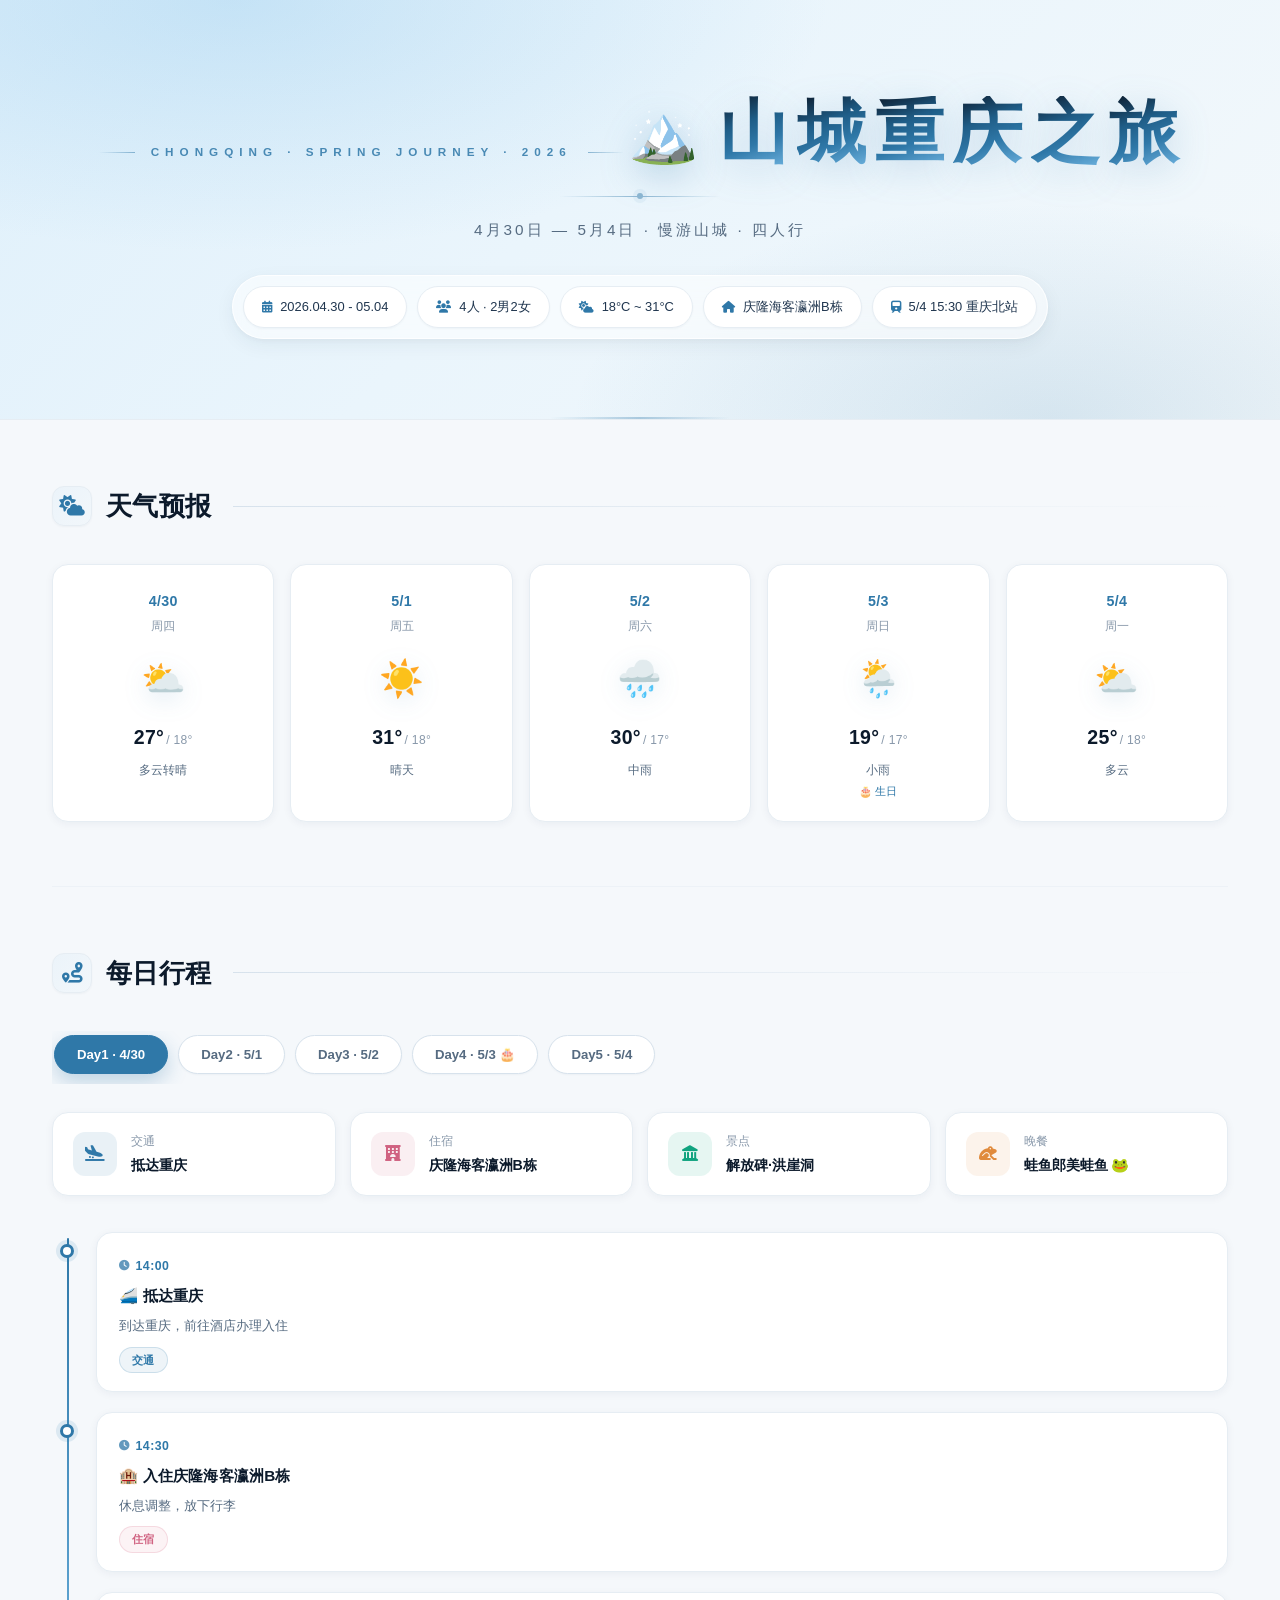
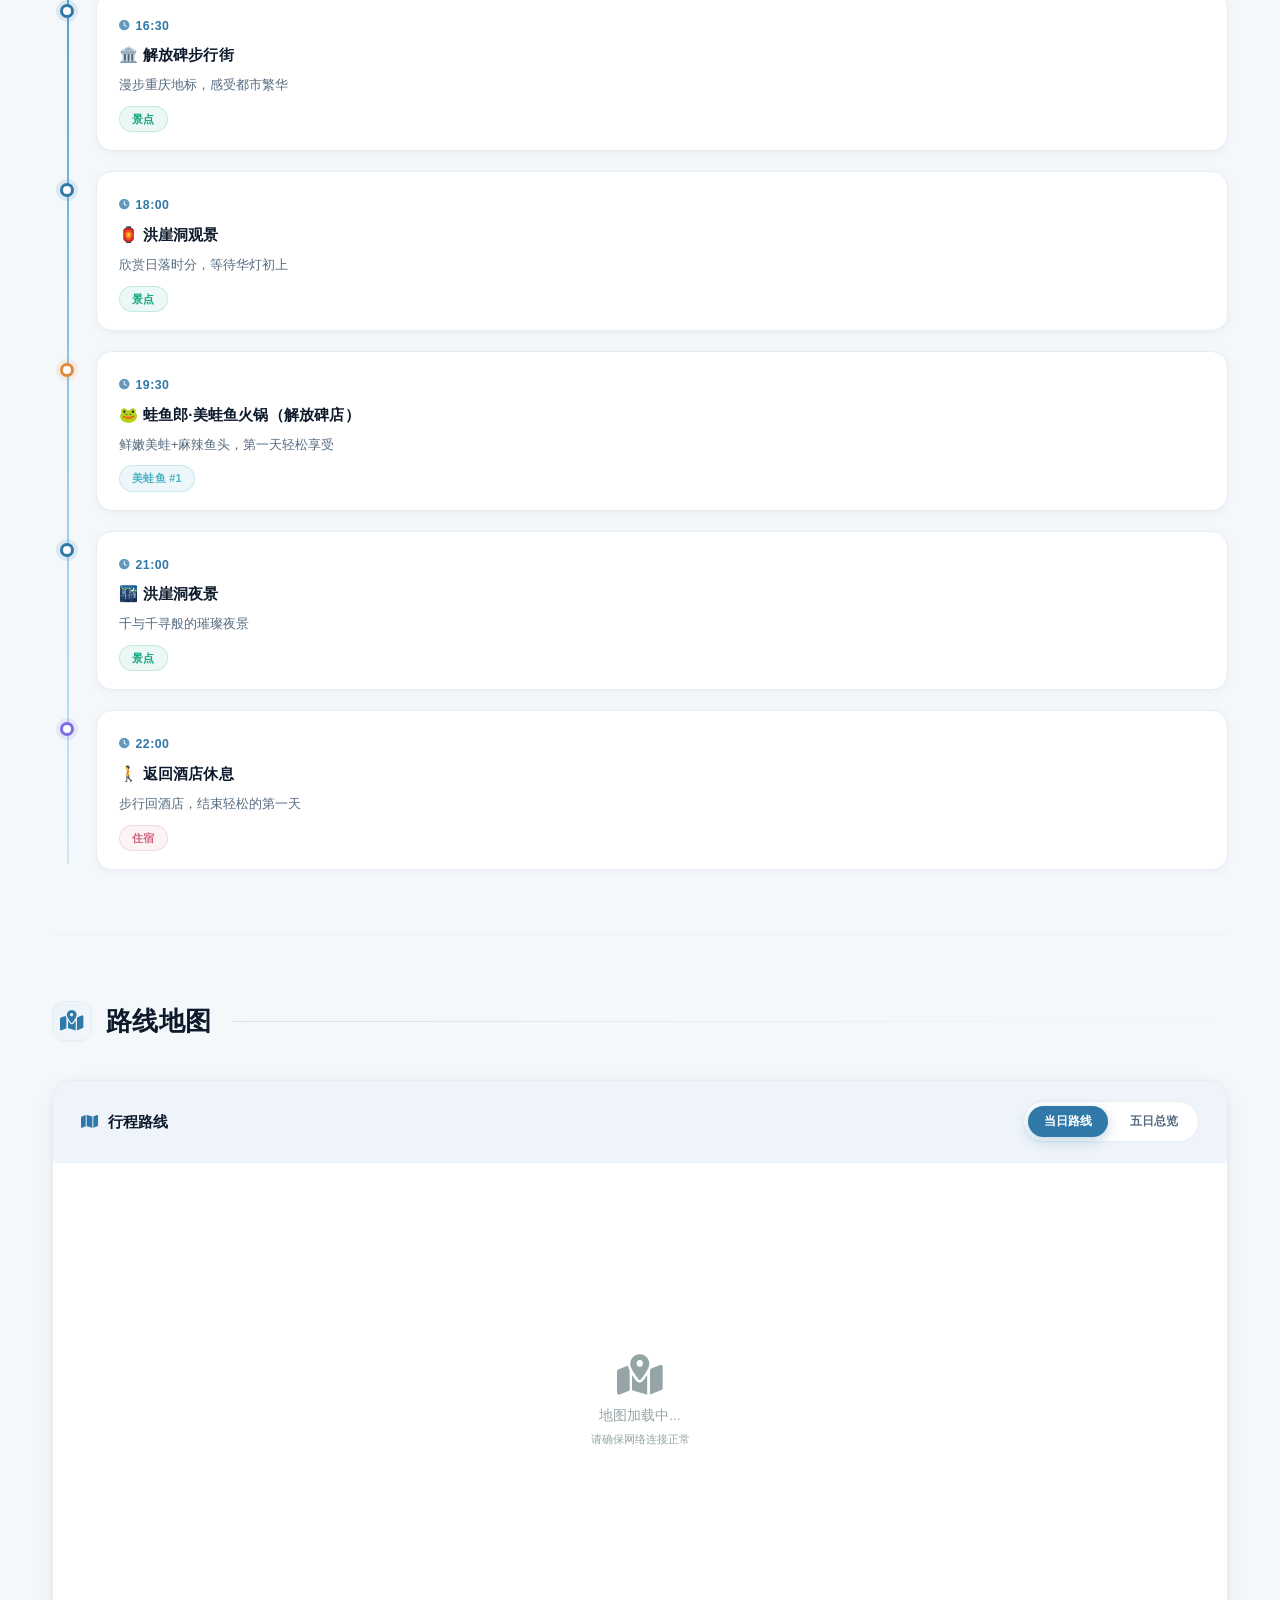
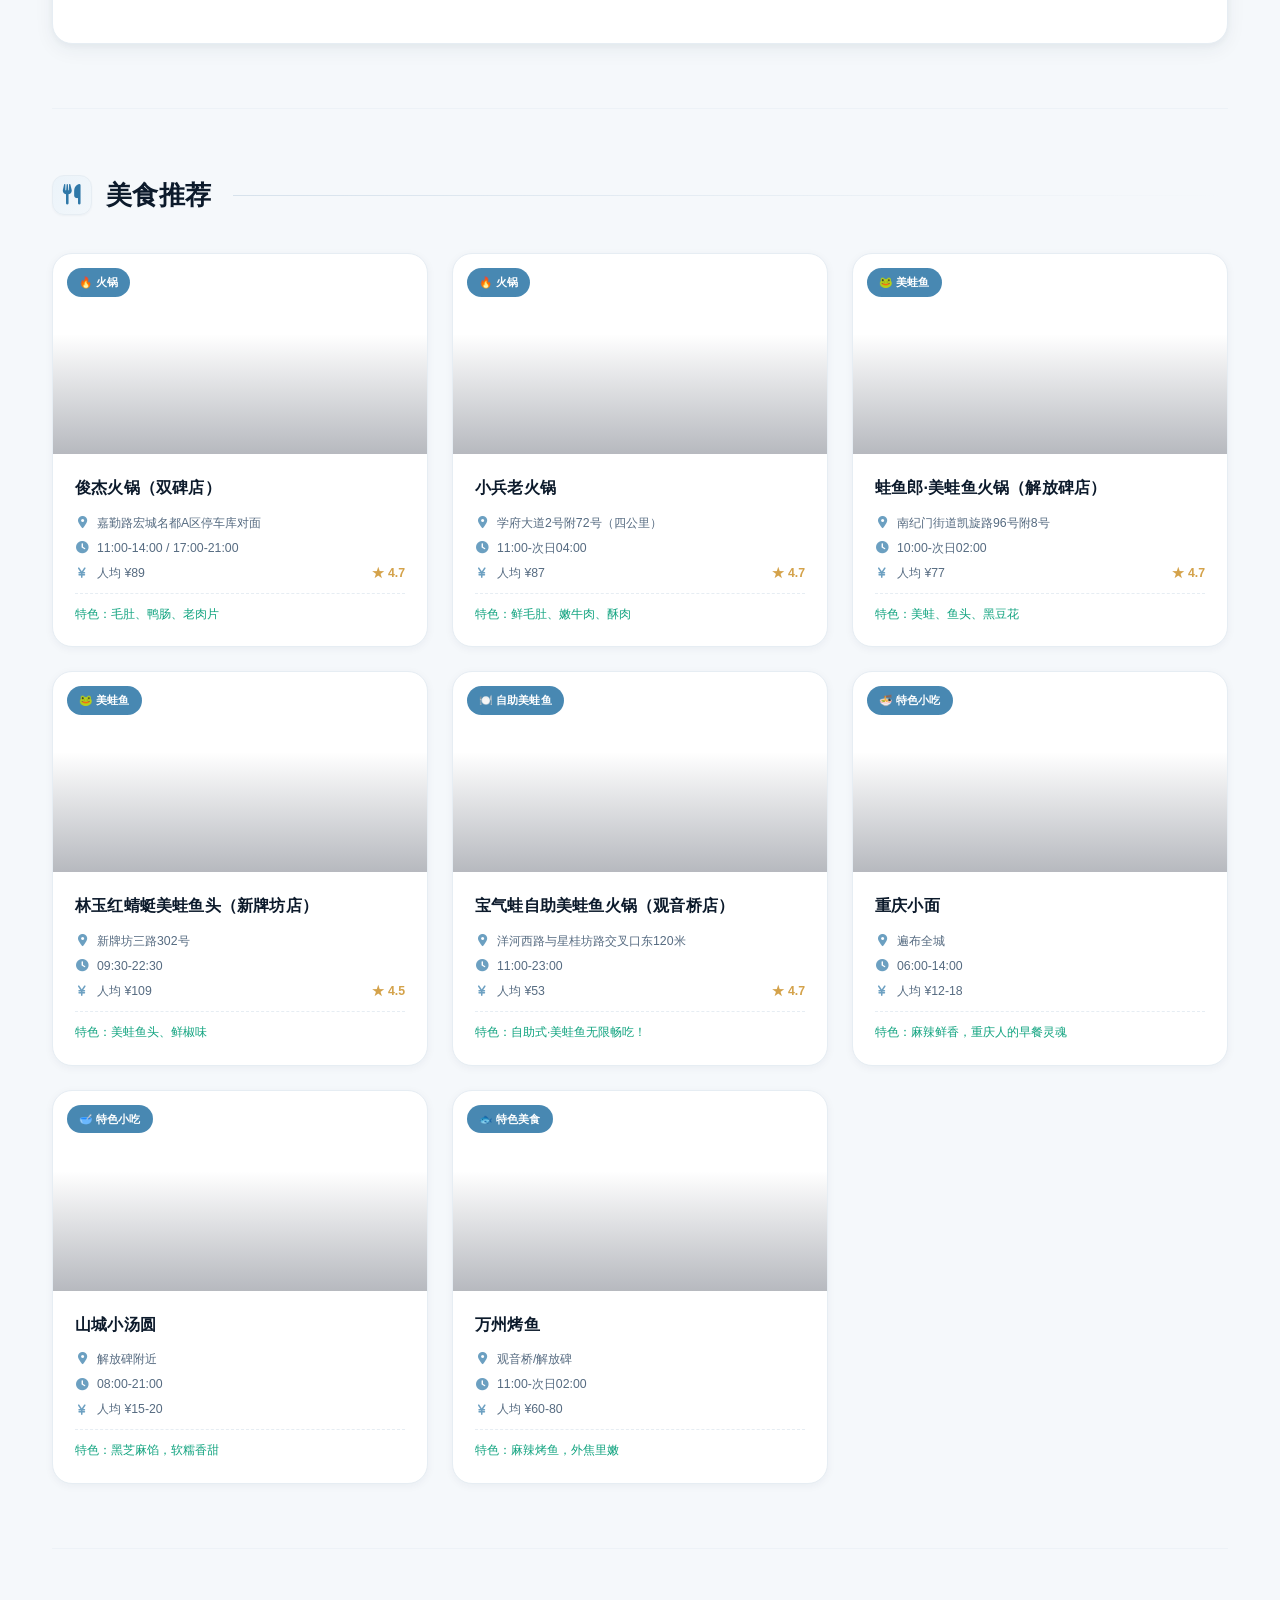
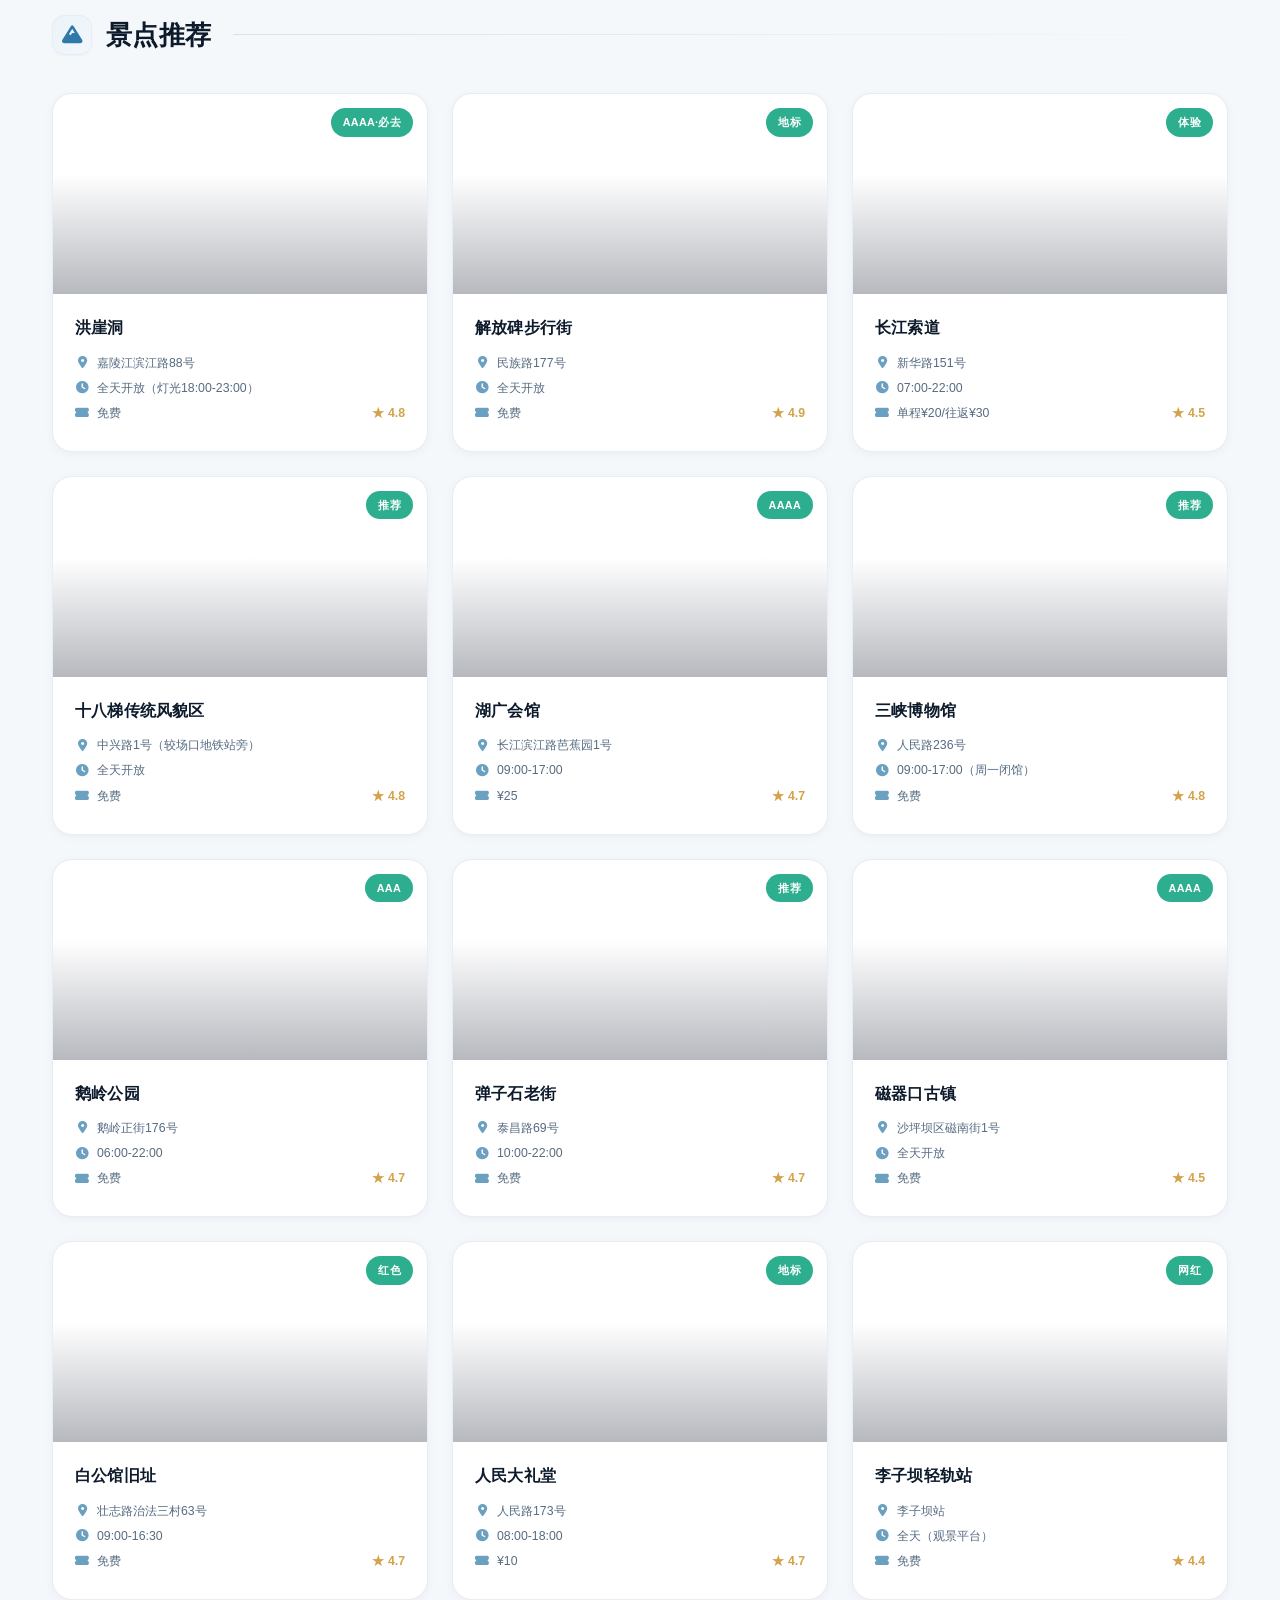
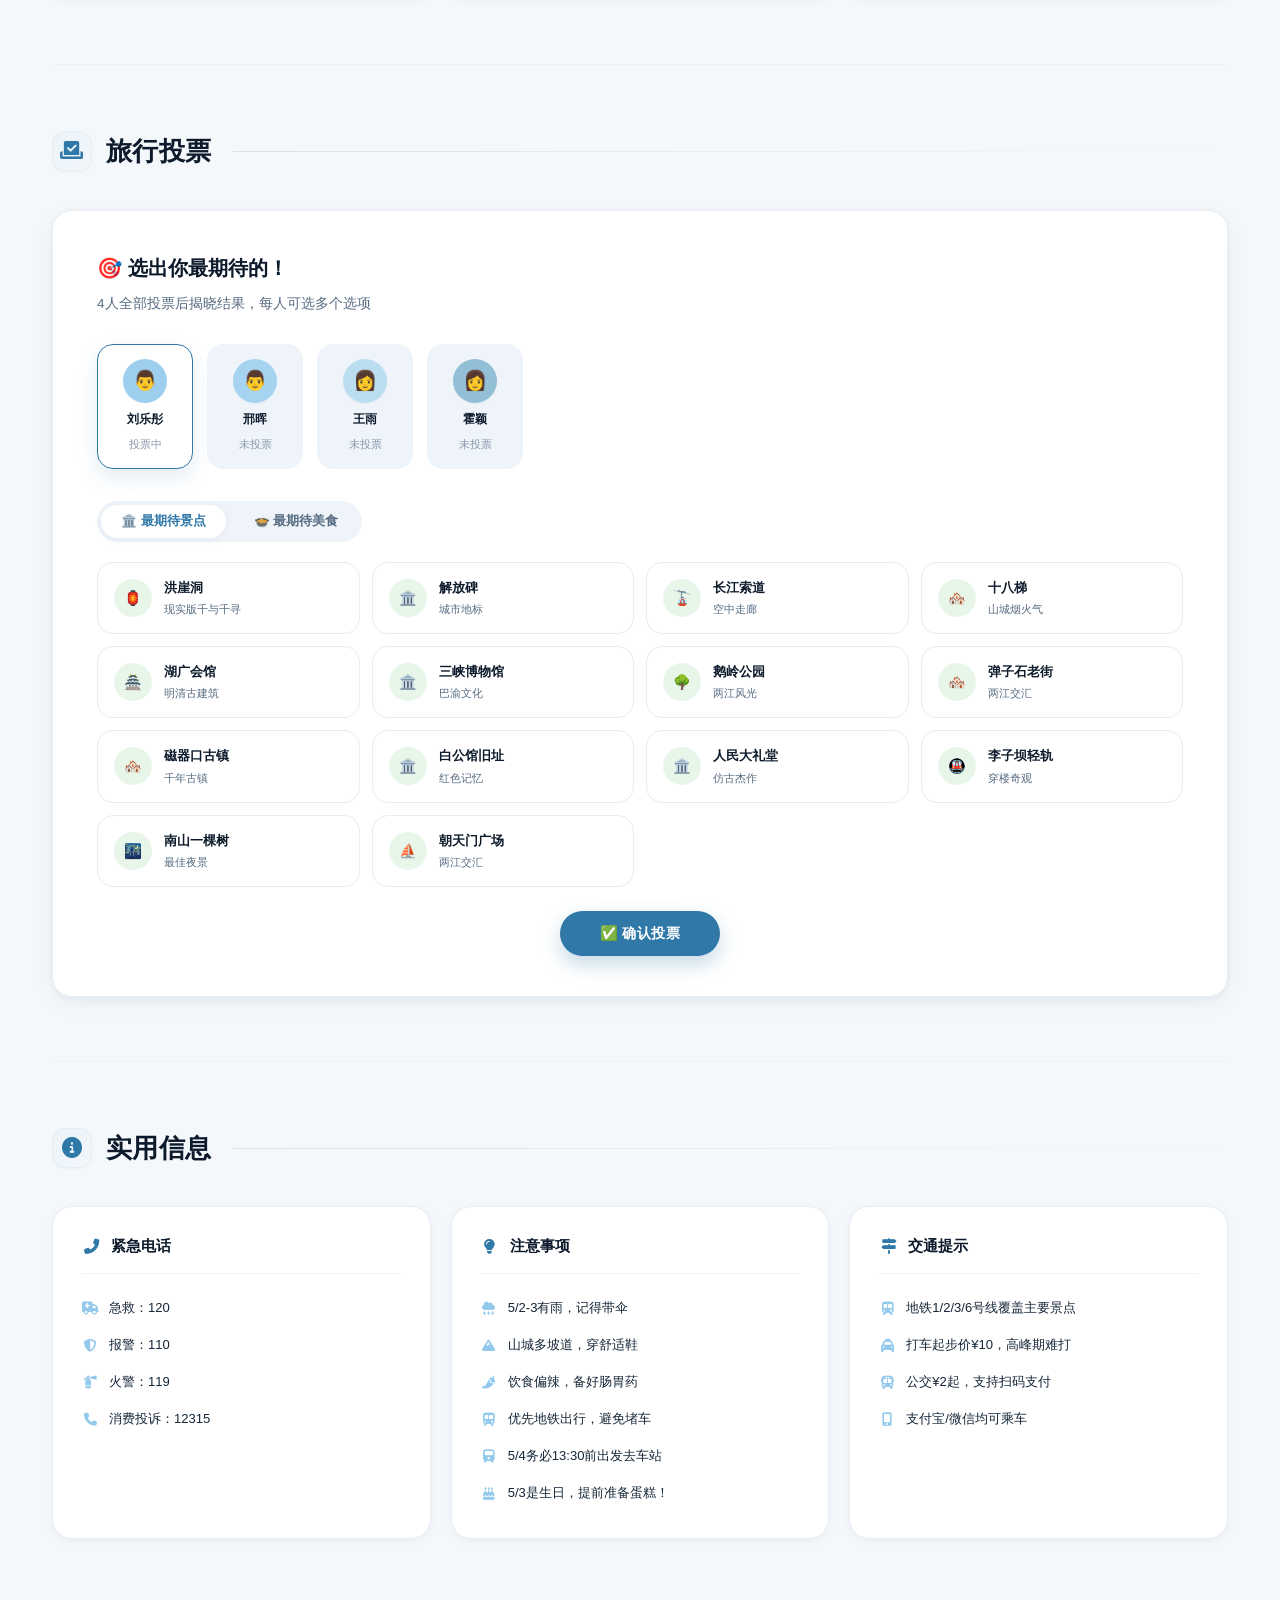
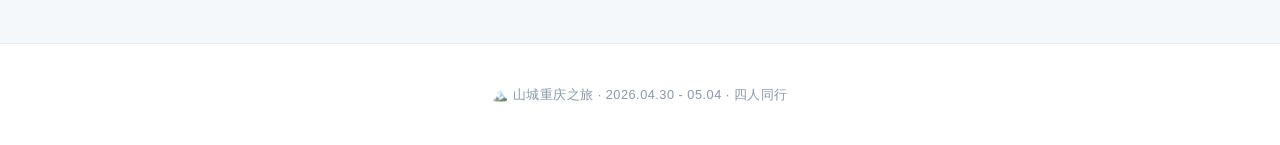
==== commit 8ebff6de: "fix:optimize ui & ux" ====
--- a/index.html
+++ b/index.html
@@ -11,7 +11,14 @@
 
 <body>
     <div class="hero">
-        <h1>🏔️ 山城重庆之旅</h1>
+        <div class="hero-eyebrow"><span>CHONGQING · SPRING JOURNEY · 2026</span></div>
+        <h1 class="hero-title">
+            <span class="title-icon">🏔️</span>
+            <span class="title-text" aria-label="山城重庆之旅">
+                <span>山</span><span>城</span><span>重</span><span>庆</span><span>之</span><span>旅</span>
+            </span>
+        </h1>
+        <div class="hero-divider"><span></span></div>
         <p class="subtitle">4月30日 — 5月4日 · 慢游山城 · 四人行</p>
         <div class="meta">
             <div class="meta-item"><i class="fas fa-calendar-alt"></i> 2026.04.30 - 05.04</div>
--- a/styles.css
+++ b/styles.css
@@ -1,50 +1,109 @@
-* {
+/* ============================================================
+   Reset & Tokens
+   ============================================================ */
+*,
+*::before,
+*::after {
     margin: 0;
     padding: 0;
-    box-sizing: border-box
+    box-sizing: border-box;
 }
 
 :root {
-    --primary: #ff4f6d;
-    --primary-deep: #c92e60;
-    --secondary: #14213d;
-    --accent: #f5b642;
-    --bg: #f6f8fb;
-    --card: rgba(255, 255, 255, .94);
-    --surface: #fff;
-    --text: #17233a;
-    --text-light: #657287;
-    --border: rgba(24, 35, 58, .1);
-    --shadow: 0 16px 42px rgba(25, 39, 70, .1);
-    --shadow-hover: 0 22px 55px rgba(25, 39, 70, .16);
-    --radius: 8px;
-    --radius-sm: 6px;
-    --green: #00a676;
-    --blue: #1677ff;
-    --purple: #7c4dff;
-    --orange: #ff8a00;
-    --cyan: #00b8a9;
-    --rose: #ff4f7b;
-    --gold: #f5b642;
-    --gradient-main: linear-gradient(135deg, #ff4f6d 0%, #ff8a00 28%, #f5c84b 50%, #00b8a9 72%, #2161ff 100%);
-    --gradient-soft: linear-gradient(135deg, rgba(255, 79, 109, .12), rgba(0, 184, 169, .12), rgba(33, 97, 255, .1))
+    /* 主题色 —— 天蓝主调（保持不变） */
+    --primary: #78bce8;
+    --primary-deep: #2f78a8;
+    --primary-darker: #1f5d87;
+    --secondary: #20364f;
+    --accent: #9ed8f4;
+
+    /* 背景与表面 */
+    --bg: #f5f8fb;
+    --bg-soft: #eef4f9;
+    --surface: #ffffff;
+    --surface-elev: #ffffff;
+    --card: #ffffff;
+
+    /* 文字层次 */
+    --text: #152638;
+    --text-strong: #0c1a2b;
+    --text-muted: #566b81;
+    --text-light: #8898aa;
+
+    /* 边框与分割线 */
+    --border: #e6edf3;
+    --border-strong: #d7e2ec;
+    --divider: #edf2f7;
+
+    /* 阴影 —— 更精致的多层次投影 */
+    --shadow-xs: 0 1px 2px rgba(20, 44, 72, 0.04);
+    --shadow-sm: 0 2px 8px rgba(20, 44, 72, 0.05);
+    --shadow-md: 0 6px 20px rgba(20, 44, 72, 0.06), 0 2px 6px rgba(20, 44, 72, 0.04);
+    --shadow-lg: 0 18px 48px rgba(20, 44, 72, 0.09), 0 4px 12px rgba(20, 44, 72, 0.05);
+    --shadow-hover: 0 16px 40px rgba(47, 120, 168, 0.14), 0 4px 10px rgba(47, 120, 168, 0.08);
+
+    /* 圆角尺度 —— 收敛、更克制 */
+    --radius-xs: 8px;
+    --radius-sm: 12px;
+    --radius-md: 16px;
+    --radius-lg: 20px;
+    --radius-xl: 28px;
+    --radius-pill: 999px;
+
+    /* 配色辅助 */
+    --c-green: #10a37f;
+    --c-blue: #2f78a8;
+    --c-purple: #7c6ee0;
+    --c-orange: #e08a3c;
+    --c-cyan: #4cb3c7;
+    --c-rose: #d06281;
+    --c-gold: #d4a24a;
+
+    /* Hero 渐变 */
+    --gradient-hero: linear-gradient(135deg, #dff0fb 0%, #eaf5fc 45%, #f3f8fb 100%);
+    --gradient-primary: linear-gradient(135deg, #78bce8 0%, #2f78a8 100%);
+    --gradient-subtle: linear-gradient(135deg, rgba(120, 188, 232, 0.08), rgba(158, 216, 244, 0.04));
+}
+
+/* ============================================================
+   Base
+   ============================================================ */
+html {
+    scroll-behavior: smooth;
 }
 
 body {
-    font-family: -apple-system, BlinkMacSystemFont, 'PingFang SC', 'Microsoft YaHei', sans-serif;
-    background: linear-gradient(180deg, #f8fbff 0%, #fff8ee 44%, #f3fbf8 100%);
+    font-family: -apple-system, BlinkMacSystemFont, 'SF Pro SC', 'SF Pro Text',
+        'PingFang SC', 'Helvetica Neue', 'Microsoft YaHei', sans-serif;
+    background: var(--bg);
     color: var(--text);
     line-height: 1.7;
-    overflow-x: hidden
-}
-
+    font-size: 15px;
+    -webkit-font-smoothing: antialiased;
+    -moz-osx-font-smoothing: grayscale;
+    font-feature-settings: 'tnum' on, 'lnum' on;
+    overflow-x: hidden;
+}
+
+img {
+    max-width: 100%;
+    display: block;
+}
+
+button {
+    font-family: inherit;
+}
+
+/* ============================================================
+   Hero —— 大气的沉浸式头部
+   ============================================================ */
 .hero {
-    background: var(--gradient-main);
-    color: #fff;
-    padding: 56px 20px 46px;
+    position: relative;
+    background: var(--gradient-hero);
+    padding: 96px 24px 80px;
     text-align: center;
-    position: relative;
-    overflow: hidden
+    overflow: hidden;
+    border-bottom: 1px solid var(--border);
 }
 
 .hero::before {
@@ -52,1370 +111,1507 @@
     position: absolute;
     inset: 0;
     background:
-        linear-gradient(120deg, rgba(255, 255, 255, .22), transparent 34%, rgba(255, 255, 255, .16) 62%, transparent),
-        url("data:image/svg+xml,%3Csvg width='72' height='72' viewBox='0 0 72 72' xmlns='http://www.w3.org/2000/svg'%3E%3Cg fill='none' stroke='%23ffffff' stroke-opacity='0.12'%3E%3Cpath d='M8 36h56M36 8v56'/%3E%3Ccircle cx='36' cy='36' r='18'/%3E%3C/g%3E%3C/svg%3E");
-    opacity: .78
-}
-
-.hero h1 {
-    font-size: 2.7em;
-    font-weight: 800;
-    letter-spacing: 1px;
-    text-shadow: 0 8px 28px rgba(15, 23, 42, .26);
-    margin-bottom: 8px;
-    position: relative
+        radial-gradient(1000px 420px at 18% 0%, rgba(120, 188, 232, 0.28), transparent 60%),
+        radial-gradient(800px 360px at 82% 100%, rgba(47, 120, 168, 0.14), transparent 60%);
+    pointer-events: none;
+}
+
+.hero::after {
+    content: '';
+    position: absolute;
+    left: 50%;
+    bottom: 0;
+    width: 180px;
+    height: 2px;
+    transform: translateX(-50%);
+    background: linear-gradient(90deg, transparent, var(--primary-deep), transparent);
+    opacity: 0.35;
+}
+
+.hero > * {
+    position: relative;
+    z-index: 1;
+}
+
+/* ———— Hero Eyebrow（英文小眉题，类似杂志封面） ———— */
+.hero-eyebrow {
+    display: inline-flex;
+    align-items: center;
+    justify-content: center;
+    gap: 16px;
+    font-size: 0.78em;
+    font-weight: 600;
+    letter-spacing: 6px;
+    color: var(--primary-deep);
+    margin-bottom: 24px;
+    opacity: 0.85;
+}
+
+.hero-eyebrow::before,
+.hero-eyebrow::after {
+    content: '';
+    width: 36px;
+    height: 1px;
+    background: linear-gradient(90deg, transparent, var(--primary-deep));
+    opacity: 0.6;
+}
+
+.hero-eyebrow::after {
+    background: linear-gradient(90deg, var(--primary-deep), transparent);
+}
+
+/* ———— 艺术字主标题 ———— */
+.hero-title {
+    display: inline-flex;
+    align-items: center;
+    justify-content: center;
+    gap: 20px;
+    font-size: clamp(2.8em, 6vw, 4.6em);
+    font-weight: 900;
+    line-height: 1.1;
+    margin-bottom: 24px;
+    font-family: 'Source Han Serif SC', 'Noto Serif SC', 'Songti SC',
+        'STSong', 'SimSun', 'SF Pro SC', serif;
+}
+
+.hero-title .title-icon {
+    font-size: 0.82em;
+    filter: drop-shadow(0 8px 18px rgba(47, 120, 168, 0.3));
+    animation: iconFloat 4s ease-in-out infinite;
+}
+
+@keyframes iconFloat {
+    0%, 100% { transform: translateY(0); }
+    50% { transform: translateY(-6px); }
+}
+
+.hero-title .title-text {
+    display: inline-flex;
+    gap: 0.08em;
+    letter-spacing: 0.05em;
+}
+
+.hero-title .title-text > span {
+    position: relative;
+    display: inline-block;
+    background: linear-gradient(160deg,
+        #0c1a2b 0%,
+        #1f5d87 35%,
+        #2f78a8 60%,
+        #78bce8 100%);
+    -webkit-background-clip: text;
+    background-clip: text;
+    -webkit-text-fill-color: transparent;
+    color: transparent;
+    filter: drop-shadow(0 8px 18px rgba(47, 120, 168, 0.22));
+    transition: transform 0.35s cubic-bezier(.2, .8, .2, 1), filter 0.35s;
+    animation: titleReveal 0.9s cubic-bezier(.2, .8, .2, 1) both;
+}
+
+.hero-title .title-text > span:nth-child(1) { animation-delay: 0.05s; }
+.hero-title .title-text > span:nth-child(2) { animation-delay: 0.15s; }
+.hero-title .title-text > span:nth-child(3) { animation-delay: 0.25s; }
+.hero-title .title-text > span:nth-child(4) { animation-delay: 0.35s; }
+.hero-title .title-text > span:nth-child(5) { animation-delay: 0.45s; }
+.hero-title .title-text > span:nth-child(6) { animation-delay: 0.55s; }
+
+@keyframes titleReveal {
+    from {
+        opacity: 0;
+        transform: translateY(24px) scale(0.96);
+        filter: blur(6px);
+    }
+    to {
+        opacity: 1;
+        transform: translateY(0) scale(1);
+        filter: drop-shadow(0 8px 18px rgba(47, 120, 168, 0.22));
+    }
+}
+
+.hero-title:hover .title-text > span {
+    transform: translateY(-3px);
+    filter: drop-shadow(0 12px 24px rgba(47, 120, 168, 0.35));
+}
+
+/* ———— 装饰分隔线 ———— */
+.hero-divider {
+    display: flex;
+    align-items: center;
+    justify-content: center;
+    margin-bottom: 20px;
+}
+
+.hero-divider span {
+    position: relative;
+    width: 160px;
+    height: 1px;
+    background: linear-gradient(90deg,
+        transparent,
+        var(--primary-deep) 50%,
+        transparent);
+    opacity: 0.5;
+}
+
+.hero-divider span::before {
+    content: '';
+    position: absolute;
+    left: 50%;
+    top: 50%;
+    width: 6px;
+    height: 6px;
+    border-radius: 50%;
+    background: var(--primary-deep);
+    transform: translate(-50%, -50%);
+    box-shadow: 0 0 0 4px rgba(47, 120, 168, 0.12);
 }
 
 .hero .subtitle {
-    font-size: 1.06em;
-    opacity: .92;
-    font-weight: 300;
-    letter-spacing: 1px;
-    position: relative
+    font-size: 1.02em;
+    font-weight: 400;
+    color: var(--text-muted);
+    letter-spacing: 3px;
+    margin-bottom: 32px;
 }
 
 .hero .meta {
-    display: flex;
+    display: inline-flex;
+    flex-wrap: wrap;
     justify-content: center;
+    gap: 10px;
+    padding: 10px;
+    border-radius: var(--radius-pill);
+    background: rgba(255, 255, 255, 0.55);
+    border: 1px solid rgba(255, 255, 255, 0.8);
+    box-shadow: var(--shadow-md);
+    backdrop-filter: blur(14px);
+    -webkit-backdrop-filter: blur(14px);
+    max-width: 100%;
+}
+
+.hero .meta-item {
+    display: inline-flex;
+    align-items: center;
+    gap: 8px;
+    font-size: 0.86em;
+    font-weight: 500;
+    color: var(--secondary);
+    background: #fff;
+    padding: 9px 18px;
+    border-radius: var(--radius-pill);
+    border: 1px solid var(--border);
+    box-shadow: var(--shadow-xs);
+    white-space: nowrap;
+}
+
+.hero .meta-item i {
+    color: var(--primary-deep);
+    font-size: 0.92em;
+}
+
+/* ============================================================
+   Container & Section
+   ============================================================ */
+.container {
+    max-width: 1240px;
+    margin: 0 auto;
+    padding: 0 32px;
+}
+
+.section {
+    padding: 64px 0;
+    position: relative;
+}
+
+.section + .section {
+    border-top: 1px solid var(--divider);
+}
+
+.section-title {
+    font-size: 1.75em;
+    font-weight: 700;
+    letter-spacing: 0.3px;
+    color: var(--text-strong);
+    margin-bottom: 36px;
+    display: flex;
+    align-items: center;
     gap: 14px;
-    margin-top: 18px;
-    flex-wrap: wrap;
-    position: relative
-}
-
-.hero .meta-item {
-    display: flex;
-    align-items: center;
-    gap: 6px;
-    font-size: .88em;
-    background: rgba(255, 255, 255, .18);
-    padding: 7px 15px;
-    border: 1px solid rgba(255, 255, 255, .28);
-    border-radius: 999px;
-    box-shadow: 0 10px 24px rgba(15, 23, 42, .14);
-    backdrop-filter: blur(14px)
-}
-
-.container {
-    max-width: 1100px;
-    margin: 0 auto;
-    padding: 0 20px
-}
-
-.section {
-    padding: 40px 0
-}
-
-.section-title {
-    font-size: 1.6em;
-    font-weight: 700;
-    margin-bottom: 24px;
-    display: flex;
-    align-items: center;
-    gap: 10px;
-    color: var(--secondary)
 }
 
 .section-title i {
-    color: var(--primary);
-    font-size: .85em
+    width: 40px;
+    height: 40px;
+    display: inline-flex;
+    align-items: center;
+    justify-content: center;
+    font-size: 0.78em;
+    background: var(--gradient-subtle);
+    color: var(--primary-deep);
+    border: 1px solid var(--border);
+    border-radius: var(--radius-sm);
+    box-shadow: var(--shadow-xs);
 }
 
 .section-title::after {
     content: '';
     flex: 1;
-    height: 2px;
-    background: linear-gradient(to right, var(--primary), transparent);
-    margin-left: 10px;
-    border-radius: 2px
-}
-
+    height: 1px;
+    background: linear-gradient(to right, var(--border-strong), transparent);
+    margin-left: 8px;
+}
+
+/* ============================================================
+   Weather Cards
+   ============================================================ */
 .weather-grid {
     display: grid;
     grid-template-columns: repeat(5, 1fr);
-    gap: 12px
+    gap: 16px;
 }
 
 .weather-card {
     background: var(--card);
-    border-radius: var(--radius);
-    padding: 18px 12px;
+    border: 1px solid var(--border);
+    border-radius: var(--radius-md);
+    padding: 24px 16px 20px;
     text-align: center;
-    box-shadow: var(--shadow);
-    transition: all .3s;
+    box-shadow: var(--shadow-sm);
+    transition: transform 0.25s ease, box-shadow 0.25s ease, border-color 0.25s ease;
     cursor: pointer;
-    border: 2px solid transparent
 }
 
 .weather-card:hover {
-    transform: translateY(-3px);
-    box-shadow: 0 8px 30px rgba(0, 0, 0, .1);
-    border-color: var(--primary)
+    transform: translateY(-4px);
+    box-shadow: var(--shadow-hover);
+    border-color: var(--primary);
 }
 
 .weather-card .date {
     font-weight: 700;
-    font-size: .9em;
-    color: var(--primary);
-    margin-bottom: 2px
+    font-size: 0.95em;
+    color: var(--primary-deep);
+    letter-spacing: 0.3px;
 }
 
 .weather-card .week {
-    font-size: .75em;
+    font-size: 0.78em;
     color: var(--text-light);
-    margin-bottom: 8px
+    margin-bottom: 12px;
+    margin-top: 2px;
 }
 
 .weather-card .icon {
-    font-size: 2em;
-    margin: 6px 0
+    font-size: 2.4em;
+    margin: 10px 0 12px;
+    filter: drop-shadow(0 6px 12px rgba(47, 120, 168, 0.14));
 }
 
 .weather-card .temp {
-    font-size: 1.2em;
+    font-size: 1.3em;
     font-weight: 700;
-    color: var(--secondary)
+    color: var(--text-strong);
+    letter-spacing: 0.3px;
 }
 
 .weather-card .temp span {
-    font-size: .65em;
+    font-size: 0.62em;
     color: var(--text-light);
-    font-weight: 400
+    font-weight: 500;
+    margin-left: 2px;
 }
 
 .weather-card .desc {
-    font-size: .8em;
-    color: var(--text-light);
-    margin-top: 4px
-}
-
+    font-size: 0.82em;
+    color: var(--text-muted);
+    margin-top: 6px;
+}
+
+/* ============================================================
+   Day Navigation
+   ============================================================ */
 .day-nav {
     display: flex;
-    gap: 8px;
-    margin-bottom: 20px;
+    gap: 10px;
+    margin-bottom: 28px;
     overflow-x: auto;
-    padding-bottom: 4px
+    padding: 4px 2px 10px;
+    scrollbar-width: none;
+}
+
+.day-nav::-webkit-scrollbar {
+    display: none;
 }
 
 .day-btn {
-    padding: 10px 18px;
-    border: 2px solid var(--border);
-    border-radius: 25px;
-    background: var(--card);
+    padding: 11px 22px;
+    border: 1px solid var(--border-strong);
+    border-radius: var(--radius-pill);
+    background: var(--surface);
     cursor: pointer;
-    font-size: .85em;
-    font-weight: 500;
-    transition: all .3s;
+    font-size: 0.88em;
+    font-weight: 600;
+    color: var(--text-muted);
+    transition: all 0.22s ease;
     white-space: nowrap;
-    color: var(--text)
-}
-
-.day-btn.active,
+    box-shadow: var(--shadow-xs);
+}
+
 .day-btn:hover {
-    background: var(--primary);
+    color: var(--primary-deep);
+    border-color: var(--primary);
+    transform: translateY(-1px);
+}
+
+.day-btn.active {
+    background: var(--primary-deep);
     color: #fff;
-    border-color: var(--primary);
-    box-shadow: 0 4px 15px rgba(255, 79, 109, .3)
+    border-color: var(--primary-deep);
+    box-shadow: 0 8px 20px rgba(47, 120, 168, 0.28);
 }
 
 .day-panel {
     display: none;
-    animation: fadeIn .4s ease
+    animation: fadeIn 0.4s ease;
 }
 
 .day-panel.active {
-    display: block
+    display: block;
 }
 
 @keyframes fadeIn {
     from {
         opacity: 0;
-        transform: translateY(10px)
-    }
-
+        transform: translateY(8px);
+    }
     to {
         opacity: 1;
-        transform: translateY(0)
-    }
-}
-
+        transform: translateY(0);
+    }
+}
+
+/* ============================================================
+   Day Overview
+   ============================================================ */
 .day-overview {
     display: grid;
-    grid-template-columns: repeat(auto-fit, minmax(180px, 1fr));
-    gap: 12px;
-    margin-bottom: 24px
+    grid-template-columns: repeat(auto-fit, minmax(200px, 1fr));
+    gap: 14px;
+    margin-bottom: 36px;
 }
 
 .overview-item {
     display: flex;
     align-items: center;
-    gap: 10px;
+    gap: 14px;
     background: var(--card);
-    padding: 14px;
+    padding: 18px 20px;
+    border-radius: var(--radius-md);
+    border: 1px solid var(--border);
+    box-shadow: var(--shadow-sm);
+    transition: all 0.25s ease;
+}
+
+.overview-item:hover {
+    border-color: var(--primary);
+    transform: translateY(-2px);
+    box-shadow: var(--shadow-md);
+}
+
+.overview-item .ic {
+    width: 44px;
+    height: 44px;
     border-radius: var(--radius-sm);
-    box-shadow: var(--shadow)
-}
-
-.overview-item .ic {
-    width: 40px;
-    height: 40px;
-    border-radius: 50%;
     display: flex;
     align-items: center;
     justify-content: center;
-    font-size: 1em;
-    flex-shrink: 0
+    font-size: 1.05em;
+    flex-shrink: 0;
 }
 
 .ic.scenic {
-    background: #e8f5e9;
-    color: #4caf50
+    background: rgba(16, 163, 127, 0.1);
+    color: var(--c-green);
 }
 
 .ic.food {
-    background: #fff3e0;
-    color: #ff9800
+    background: rgba(224, 138, 60, 0.1);
+    color: var(--c-orange);
 }
 
 .ic.transport {
-    background: #e3f2fd;
-    color: #2196f3
+    background: rgba(47, 120, 168, 0.1);
+    color: var(--c-blue);
 }
 
 .ic.hotel {
-    background: #fce4ec;
-    color: #e91e63
+    background: rgba(208, 98, 129, 0.1);
+    color: var(--c-rose);
 }
 
 .ic.rest {
-    background: #f3e5f5;
-    color: #9c27b0
+    background: rgba(124, 110, 224, 0.1);
+    color: var(--c-purple);
 }
 
 .overview-item .lb {
-    font-size: .75em;
-    color: var(--text-light)
+    font-size: 0.78em;
+    color: var(--text-light);
+    margin-bottom: 2px;
 }
 
 .overview-item .vl {
     font-weight: 600;
-    font-size: .88em
-}
-
+    font-size: 0.95em;
+    color: var(--text-strong);
+}
+
+/* ============================================================
+   Timeline
+   ============================================================ */
 .timeline {
     position: relative;
-    padding-left: 36px
+    padding-left: 44px;
 }
 
 .timeline::before {
     content: '';
     position: absolute;
-    left: 13px;
-    top: 0;
-    bottom: 0;
-    width: 3px;
-    background: linear-gradient(to bottom, var(--primary), var(--accent), #4caf50);
-    border-radius: 3px
+    left: 15px;
+    top: 6px;
+    bottom: 6px;
+    width: 2px;
+    background: linear-gradient(
+        to bottom,
+        var(--primary-deep) 0%,
+        var(--primary) 50%,
+        rgba(120, 188, 232, 0.3) 100%
+    );
+    border-radius: 2px;
 }
 
 .timeline-item {
     position: relative;
-    margin-bottom: 18px
+    margin-bottom: 20px;
+}
+
+.timeline-item:last-child {
+    margin-bottom: 0;
 }
 
 .timeline-item::before {
     content: '';
     position: absolute;
-    left: -27px;
-    top: 8px;
-    width: 12px;
-    height: 12px;
+    left: -36px;
+    top: 12px;
+    width: 14px;
+    height: 14px;
     border-radius: 50%;
-    border: 3px solid var(--primary);
+    border: 3px solid var(--primary-deep);
     background: #fff;
     z-index: 1;
-    transition: transform .2s
+    box-shadow: 0 0 0 4px rgba(47, 120, 168, 0.12);
+    transition: transform 0.2s;
 }
 
 .timeline-item:hover::before {
-    transform: scale(1.3)
+    transform: scale(1.25);
 }
 
 .timeline-item.transport::before {
-    border-color: var(--accent)
+    border-color: var(--c-blue);
+    box-shadow: 0 0 0 4px rgba(47, 120, 168, 0.12);
 }
 
 .timeline-item.food::before {
-    border-color: #4caf50
+    border-color: var(--c-orange);
+    box-shadow: 0 0 0 4px rgba(224, 138, 60, 0.12);
 }
 
 .timeline-item.rest::before {
-    border-color: #9c27b0
+    border-color: var(--c-purple);
+    box-shadow: 0 0 0 4px rgba(124, 110, 224, 0.12);
 }
 
 .timeline-card {
     background: var(--card);
-    border-radius: var(--radius-sm);
-    padding: 16px;
-    box-shadow: var(--shadow);
-    transition: all .2s;
-    cursor: pointer
+    border: 1px solid var(--border);
+    border-radius: var(--radius-md);
+    padding: 18px 22px;
+    box-shadow: var(--shadow-sm);
+    transition: transform 0.22s ease, box-shadow 0.22s ease, border-color 0.22s ease;
+    cursor: default;
+}
+
+.timeline-card[onclick] {
+    cursor: pointer;
 }
 
 .timeline-card:hover {
     transform: translateX(4px);
-    box-shadow: 0 6px 25px rgba(0, 0, 0, .1)
+    box-shadow: var(--shadow-md);
+    border-color: var(--primary);
 }
 
 .timeline-card .time {
-    font-size: .82em;
-    color: var(--primary);
+    font-size: 0.82em;
+    color: var(--primary-deep);
+    font-weight: 700;
+    letter-spacing: 0.5px;
+    margin-bottom: 6px;
+    display: inline-flex;
+    align-items: center;
+    gap: 6px;
+}
+
+.timeline-card .time i {
+    font-size: 0.85em;
+    opacity: 0.75;
+}
+
+.timeline-card .title {
+    font-weight: 700;
+    font-size: 1.02em;
+    color: var(--text-strong);
+    margin-bottom: 6px;
+    letter-spacing: 0.2px;
+}
+
+.timeline-card .desc {
+    font-size: 0.85em;
+    color: var(--text-muted);
+    line-height: 1.7;
+}
+
+.timeline-card .tags {
+    display: flex;
+    gap: 8px;
+    margin-top: 10px;
+    flex-wrap: wrap;
+}
+
+/* ============================================================
+   Tags
+   ============================================================ */
+.tag {
+    font-size: 0.72em;
+    padding: 3px 12px;
+    border-radius: var(--radius-pill);
     font-weight: 600;
-    margin-bottom: 2px;
-    display: flex;
-    align-items: center;
-    gap: 5px
-}
-
-.timeline-card .time i {
-    font-size: .75em
-}
-
-.timeline-card .title {
-    font-weight: 600;
-    font-size: .95em;
-    margin-bottom: 4px
-}
-
-.timeline-card .desc {
-    font-size: .82em;
-    color: var(--text-light)
-}
-
-.timeline-card .tags {
-    display: flex;
-    gap: 6px;
-    margin-top: 6px;
-    flex-wrap: wrap
-}
-
-.tag {
-    font-size: .7em;
-    padding: 2px 8px;
-    border-radius: 10px;
-    font-weight: 500
+    letter-spacing: 0.3px;
+    border: 1px solid transparent;
+    white-space: nowrap;
 }
 
 .tag.scenic {
-    background: #e8f5e9;
-    color: #4caf50
+    background: rgba(16, 163, 127, 0.08);
+    color: var(--c-green);
+    border-color: rgba(16, 163, 127, 0.18);
 }
 
 .tag.food {
-    background: #fff3e0;
-    color: #ff9800
+    background: rgba(224, 138, 60, 0.08);
+    color: var(--c-orange);
+    border-color: rgba(224, 138, 60, 0.18);
 }
 
 .tag.transport {
-    background: #e3f2fd;
-    color: #2196f3
+    background: rgba(47, 120, 168, 0.08);
+    color: var(--c-blue);
+    border-color: rgba(47, 120, 168, 0.18);
 }
 
 .tag.hotel {
-    background: #fce4ec;
-    color: #e91e63
+    background: rgba(208, 98, 129, 0.08);
+    color: var(--c-rose);
+    border-color: rgba(208, 98, 129, 0.18);
 }
 
 .tag.hotpot {
-    background: rgba(255, 79, 109, .12);
-    color: #d62f55
+    background: rgba(208, 98, 129, 0.08);
+    color: var(--c-rose);
+    border-color: rgba(208, 98, 129, 0.18);
 }
 
 .tag.frogfish {
-    background: #e8eaf6;
-    color: #3f51b5
+    background: rgba(76, 179, 199, 0.1);
+    color: var(--c-cyan);
+    border-color: rgba(76, 179, 199, 0.22);
 }
 
 .tag.buffet {
-    background: #f3e5f5;
-    color: #9c27b0
+    background: rgba(124, 110, 224, 0.08);
+    color: var(--c-purple);
+    border-color: rgba(124, 110, 224, 0.18);
 }
 
 .tag.local {
-    background: rgba(255, 138, 0, .13);
-    color: #c75f00
-}
-
+    background: rgba(224, 138, 60, 0.08);
+    color: var(--c-orange);
+    border-color: rgba(224, 138, 60, 0.18);
+}
+
+/* ============================================================
+   Map
+   ============================================================ */
 .map-section {
     background: var(--card);
-    border-radius: var(--radius);
+    border: 1px solid var(--border);
+    border-radius: var(--radius-lg);
     overflow: hidden;
-    box-shadow: var(--shadow)
+    box-shadow: var(--shadow-md);
 }
 
 .map-header {
-    padding: 16px 20px;
+    padding: 20px 28px;
     display: flex;
     align-items: center;
     justify-content: space-between;
-    border-bottom: 1px solid var(--border);
+    border-bottom: 1px solid var(--divider);
     flex-wrap: wrap;
-    gap: 8px
+    gap: 12px;
+    background: var(--bg-soft);
 }
 
 .map-header h3 {
     font-size: 1em;
-    display: flex;
-    align-items: center;
-    gap: 8px
+    font-weight: 700;
+    color: var(--text-strong);
+    display: flex;
+    align-items: center;
+    gap: 10px;
+}
+
+.map-header h3 i {
+    color: var(--primary-deep);
 }
 
 .map-tabs {
     display: flex;
-    gap: 6px
+    gap: 6px;
+    padding: 4px;
+    background: #fff;
+    border: 1px solid var(--border);
+    border-radius: var(--radius-pill);
 }
 
 .map-tab {
-    padding: 6px 14px;
-    border: 1px solid var(--border);
-    border-radius: 20px;
-    background: var(--card);
+    padding: 7px 16px;
+    border: none;
+    border-radius: var(--radius-pill);
+    background: transparent;
     cursor: pointer;
-    font-size: .78em;
-    transition: all .3s
-}
-
-.map-tab.active,
+    font-size: 0.82em;
+    font-weight: 600;
+    color: var(--text-muted);
+    transition: all 0.2s ease;
+}
+
 .map-tab:hover {
-    background: var(--primary);
+    color: var(--primary-deep);
+}
+
+.map-tab.active {
+    background: var(--primary-deep);
     color: #fff;
-    border-color: var(--primary)
+    box-shadow: 0 4px 12px rgba(47, 120, 168, 0.3);
 }
 
 #mapContainer {
     width: 100%;
-    height: 450px
-}
-
+    height: 480px;
+}
+
+/* ============================================================
+   Overview Cards (五日总览)
+   ============================================================ */
 .overview-cards {
     display: grid;
     grid-template-columns: repeat(5, 1fr);
-    gap: 10px;
-    padding: 16px
+    gap: 14px;
+    padding: 20px 28px 28px;
+    background: var(--surface);
 }
 
 .overview-card {
-    background: var(--bg);
-    border-radius: var(--radius-sm);
-    padding: 12px;
+    background: var(--bg-soft);
+    border: 1px solid transparent;
+    border-radius: var(--radius-md);
+    padding: 16px 14px;
     text-align: center;
-    box-shadow: var(--shadow);
     cursor: pointer;
-    transition: all .3s;
-    border: 2px solid transparent
-}
-
-.overview-card:hover,
+    transition: all 0.25s ease;
+}
+
+.overview-card:hover {
+    border-color: var(--primary);
+    background: #fff;
+    transform: translateY(-3px);
+    box-shadow: var(--shadow-md);
+}
+
 .overview-card.active {
-    border-color: var(--primary);
-    transform: translateY(-2px)
+    border-color: var(--primary-deep);
+    background: #fff;
+    box-shadow: 0 8px 20px rgba(47, 120, 168, 0.15);
 }
 
 .overview-card .day-label {
     font-weight: 700;
-    color: var(--primary);
-    font-size: .85em;
-    margin-bottom: 4px
+    color: var(--primary-deep);
+    font-size: 0.88em;
+    margin-bottom: 6px;
 }
 
 .overview-card .day-places {
-    font-size: .72em;
-    color: var(--text-light);
-    line-height: 1.4
-}
-
+    font-size: 0.74em;
+    color: var(--text-muted);
+    line-height: 1.55;
+}
+
+/* ============================================================
+   Food & Scenic Cards
+   ============================================================ */
 .food-grid,
 .scenic-grid {
     display: grid;
-    grid-template-columns: repeat(auto-fill, minmax(280px, 1fr));
-    gap: 16px
+    grid-template-columns: repeat(auto-fill, minmax(300px, 1fr));
+    gap: 24px;
 }
 
 .food-card,
 .scenic-card {
     background: var(--card);
-    border-radius: var(--radius);
+    border: 1px solid var(--border);
+    border-radius: var(--radius-lg);
     overflow: hidden;
-    box-shadow: var(--shadow);
-    transition: all .3s;
-    cursor: pointer
+    box-shadow: var(--shadow-sm);
+    transition: transform 0.3s ease, box-shadow 0.3s ease, border-color 0.3s ease;
+    cursor: pointer;
 }
 
 .food-card:hover,
 .scenic-card:hover {
-    transform: translateY(-4px);
-    box-shadow: 0 8px 30px rgba(0, 0, 0, .12)
+    transform: translateY(-6px);
+    box-shadow: var(--shadow-lg);
+    border-color: var(--primary);
 }
 
 .card-img {
-    height: 160px;
+    height: 200px;
     background-size: cover;
     background-position: center;
-    position: relative
+    position: relative;
+    transition: transform 0.5s ease;
+}
+
+.food-card:hover .card-img,
+.scenic-card:hover .card-img {
+    transform: scale(1.05);
+}
+
+.card-img::after {
+    content: '';
+    position: absolute;
+    inset: 0;
+    background: linear-gradient(180deg, transparent 40%, rgba(15, 23, 42, 0.3));
+    pointer-events: none;
 }
 
 .card-img .badge,
 .card-img .level-badge {
     position: absolute;
-    top: 10px;
-    padding: 4px 10px;
-    border-radius: 12px;
-    font-size: .72em;
-    font-weight: 600;
-    color: #fff
-}
-
-.badge.hotpot {
-    background: rgba(255, 79, 109, .9);
-    left: 10px
-}
-
-.badge.frogfish {
-    background: rgba(63, 81, 181, .9);
-    left: 10px
-}
-
-.badge.buffet {
-    background: rgba(156, 39, 176, .9);
-    left: 10px
-}
-
+    top: 14px;
+    padding: 5px 12px;
+    border-radius: var(--radius-pill);
+    font-size: 0.72em;
+    font-weight: 700;
+    color: #fff;
+    letter-spacing: 0.3px;
+    backdrop-filter: blur(8px);
+    z-index: 1;
+}
+
+.badge.hotpot,
+.badge.frogfish,
+.badge.buffet,
 .badge.local {
-    background: rgba(255, 152, 0, .9);
-    left: 10px
+    left: 14px;
+    background: rgba(47, 120, 168, 0.88);
 }
 
 .level-badge {
-    right: 10px;
-    background: rgba(39, 174, 96, .9)
+    right: 14px;
+    background: rgba(16, 163, 127, 0.88);
 }
 
 .card-body {
-    padding: 16px
+    padding: 20px 22px 22px;
 }
 
 .card-body h4 {
-    font-size: 1em;
-    margin-bottom: 6px
+    font-size: 1.08em;
+    font-weight: 700;
+    color: var(--text-strong);
+    margin-bottom: 12px;
+    letter-spacing: 0.2px;
 }
 
 .card-body .info {
-    font-size: .8em;
-    color: var(--text-light);
-    margin-bottom: 4px;
-    display: flex;
-    align-items: center;
-    gap: 5px
+    font-size: 0.82em;
+    color: var(--text-muted);
+    margin-bottom: 6px;
+    display: flex;
+    align-items: center;
+    gap: 8px;
+    line-height: 1.55;
 }
 
 .card-body .info i {
     width: 14px;
-    text-align: center
+    text-align: center;
+    color: var(--primary-deep);
+    opacity: 0.7;
+    flex-shrink: 0;
 }
 
 .card-body .rating {
-    color: var(--accent);
-    font-weight: 600
+    color: var(--c-gold);
+    font-weight: 700;
+    margin-left: auto;
 }
 
 .card-body .special {
-    font-size: .78em;
-    color: var(--green);
-    margin-top: 4px
-}
-
+    font-size: 0.8em;
+    color: var(--c-green);
+    margin-top: 10px;
+    padding-top: 10px;
+    border-top: 1px dashed var(--border);
+    font-weight: 500;
+}
+
+/* ============================================================
+   Vote Section
+   ============================================================ */
 .vote-section {
     background: var(--card);
-    border-radius: var(--radius);
-    padding: 30px;
-    box-shadow: var(--shadow)
+    border: 1px solid var(--border);
+    border-radius: var(--radius-lg);
+    padding: 40px 44px;
+    box-shadow: var(--shadow-md);
 }
 
 .vote-section h2 {
-    font-size: 1.4em;
+    font-size: 1.35em;
+    font-weight: 700;
+    color: var(--text-strong);
     margin-bottom: 8px;
     display: flex;
     align-items: center;
-    gap: 10px
+    gap: 10px;
 }
 
 .vote-sub {
-    font-size: .88em;
+    font-size: 0.9em;
+    color: var(--text-muted);
+    margin-bottom: 28px;
+}
+
+.vote-players {
+    display: flex;
+    gap: 14px;
+    margin-bottom: 32px;
+    flex-wrap: wrap;
+}
+
+.vote-player {
+    display: flex;
+    flex-direction: column;
+    align-items: center;
+    gap: 6px;
+    padding: 14px 20px;
+    border-radius: var(--radius-md);
+    background: var(--bg-soft);
+    border: 1px solid transparent;
+    cursor: pointer;
+    transition: all 0.25s ease;
+    min-width: 96px;
+}
+
+.vote-player:hover {
+    background: #fff;
+    border-color: var(--primary);
+    transform: translateY(-2px);
+    box-shadow: var(--shadow-sm);
+}
+
+.vote-player.active {
+    background: #fff;
+    border-color: var(--primary-deep);
+    box-shadow: 0 8px 20px rgba(47, 120, 168, 0.14);
+}
+
+.vote-player.voted {
+    background: rgba(16, 163, 127, 0.06);
+    border-color: rgba(16, 163, 127, 0.35);
+}
+
+.vp-avatar {
+    width: 44px;
+    height: 44px;
+    border-radius: 50%;
+    display: flex;
+    align-items: center;
+    justify-content: center;
+    font-size: 1.3em;
+    box-shadow: var(--shadow-xs);
+}
+
+.vp-name {
+    font-size: 0.82em;
+    font-weight: 600;
+    color: var(--text-strong);
+}
+
+.vp-status {
+    font-size: 0.7em;
     color: var(--text-light);
-    margin-bottom: 20px
-}
-
-.vote-players {
-    display: flex;
+}
+
+.vote-player.voted .vp-status {
+    color: var(--c-green);
+    font-weight: 600;
+}
+
+.vote-tabs {
+    display: flex;
+    gap: 8px;
+    margin-bottom: 20px;
+    padding: 4px;
+    background: var(--bg-soft);
+    border-radius: var(--radius-pill);
+    width: fit-content;
+}
+
+.vote-tab {
+    padding: 8px 20px;
+    border: none;
+    border-radius: var(--radius-pill);
+    background: transparent;
+    cursor: pointer;
+    font-size: 0.85em;
+    font-weight: 600;
+    color: var(--text-muted);
+    transition: all 0.22s ease;
+}
+
+.vote-tab:hover {
+    color: var(--primary-deep);
+}
+
+.vote-tab.active {
+    background: #fff;
+    color: var(--primary-deep);
+    box-shadow: var(--shadow-sm);
+}
+
+.vote-grid {
+    display: grid;
+    grid-template-columns: repeat(auto-fill, minmax(240px, 1fr));
     gap: 12px;
     margin-bottom: 24px;
-    flex-wrap: wrap
-}
-
-.vote-player {
-    display: flex;
-    flex-direction: column;
-    align-items: center;
-    gap: 4px;
-    padding: 10px 16px;
-    border-radius: var(--radius-sm);
-    border: 2px solid var(--border);
+}
+
+.vote-item {
+    display: flex;
+    align-items: center;
+    gap: 12px;
+    padding: 14px 16px;
+    border-radius: var(--radius-md);
+    background: var(--surface);
+    border: 1px solid var(--border);
     cursor: pointer;
-    transition: all .3s;
-    min-width: 80px
-}
-
-.vote-player.active {
+    transition: all 0.22s ease;
+}
+
+.vote-item:hover {
     border-color: var(--primary);
-    background: rgba(255, 79, 109, .05)
-}
-
-.vote-player.voted {
-    border-color: var(--green);
-    background: rgba(39, 174, 96, .05)
-}
-
-.vp-avatar {
-    width: 40px;
-    height: 40px;
+    transform: translateY(-1px);
+    box-shadow: var(--shadow-sm);
+}
+
+.vote-item.selected {
+    border-color: var(--primary-deep);
+    background: rgba(120, 188, 232, 0.08);
+    box-shadow: 0 4px 12px rgba(47, 120, 168, 0.1);
+}
+
+.vote-item .vi-icon {
+    width: 38px;
+    height: 38px;
     border-radius: 50%;
     display: flex;
     align-items: center;
     justify-content: center;
-    font-size: 1.2em
-}
-
-.vp-name {
-    font-size: .78em;
-    font-weight: 600
-}
-
-.vp-status {
-    font-size: .68em;
-    color: var(--text-light)
-}
-
-.vote-tabs {
-    display: flex;
-    gap: 8px;
-    margin-bottom: 16px
-}
-
-.vote-tab {
-    padding: 8px 18px;
-    border: 2px solid var(--border);
-    border-radius: 25px;
-    background: var(--card);
-    cursor: pointer;
-    font-size: .85em;
-    transition: all .3s
-}
-
-.vote-tab.active {
-    background: var(--primary);
-    color: #fff;
-    border-color: var(--primary)
-}
-
-.vote-grid {
-    display: grid;
-    grid-template-columns: repeat(auto-fill, minmax(220px, 1fr));
-    gap: 12px;
-    margin-bottom: 20px
-}
-
-.vote-item {
-    display: flex;
-    align-items: center;
-    gap: 10px;
-    padding: 12px;
-    border-radius: var(--radius-sm);
-    border: 2px solid var(--border);
-    cursor: pointer;
-    transition: all .3s
-}
-
-.vote-item:hover {
-    border-color: var(--accent)
-}
-
-.vote-item.selected {
-    border-color: var(--primary);
-    background: rgba(255, 79, 109, .05)
-}
-
-.vote-item .vi-icon {
-    width: 36px;
-    height: 36px;
-    border-radius: 50%;
-    display: flex;
-    align-items: center;
-    justify-content: center;
-    font-size: .9em;
-    flex-shrink: 0
+    font-size: 0.95em;
+    flex-shrink: 0;
 }
 
 .vote-item .vi-info {
-    flex: 1
+    flex: 1;
+    min-width: 0;
 }
 
 .vote-item .vi-name {
-    font-size: .85em;
-    font-weight: 600
+    font-size: 0.88em;
+    font-weight: 600;
+    color: var(--text-strong);
 }
 
 .vote-item .vi-desc {
-    font-size: .72em;
-    color: var(--text-light)
+    font-size: 0.74em;
+    color: var(--text-muted);
+    margin-top: 1px;
 }
 
 .vote-item .vi-check {
-    color: var(--primary);
-    font-size: 1.1em;
+    color: var(--primary-deep);
+    font-size: 1.15em;
     opacity: 0;
-    transition: opacity .2s
+    transition: opacity 0.2s;
 }
 
 .vote-item.selected .vi-check {
-    opacity: 1
+    opacity: 1;
 }
 
 .vote-btn {
-    padding: 12px 32px;
-    background: var(--primary);
+    padding: 13px 40px;
+    background: var(--primary-deep);
     color: #fff;
     border: none;
-    border-radius: 25px;
-    font-size: .95em;
-    font-weight: 600;
+    border-radius: var(--radius-pill);
+    font-size: 0.95em;
+    font-weight: 700;
+    letter-spacing: 0.5px;
     cursor: pointer;
-    transition: all .3s;
+    transition: all 0.25s ease;
     display: block;
-    margin: 0 auto
+    margin: 0 auto;
+    box-shadow: 0 8px 20px rgba(47, 120, 168, 0.28);
 }
 
 .vote-btn:hover {
-    background: var(--primary-deep);
-    transform: translateY(-2px)
+    background: var(--primary-darker);
+    transform: translateY(-2px);
+    box-shadow: 0 12px 28px rgba(47, 120, 168, 0.35);
 }
 
 .vote-btn:disabled {
-    background: #bdc3c7;
+    background: #b8c4d0;
+    color: #fff;
+    box-shadow: none;
     cursor: not-allowed;
-    transform: none
+    transform: none;
 }
 
 .vote-results {
-    margin-top: 24px;
-    display: none
+    margin-top: 28px;
+    display: none;
 }
 
 .vote-results.show {
-    display: block
+    display: block;
 }
 
 .result-item {
     display: flex;
     align-items: center;
-    gap: 12px;
-    padding: 12px;
-    border-radius: var(--radius-sm);
-    background: var(--bg);
-    margin-bottom: 8px
+    gap: 14px;
+    padding: 14px 16px;
+    border-radius: var(--radius-md);
+    background: var(--bg-soft);
+    border: 1px solid var(--border);
+    margin-bottom: 10px;
 }
 
 .result-item .rank {
-    width: 28px;
-    height: 28px;
+    width: 30px;
+    height: 30px;
     border-radius: 50%;
     display: flex;
     align-items: center;
     justify-content: center;
-    font-size: .8em;
+    font-size: 0.82em;
     font-weight: 700;
     color: #fff;
-    flex-shrink: 0
+    flex-shrink: 0;
 }
 
 .rank.gold {
-    background: #f1c40f
+    background: linear-gradient(135deg, #f6c664, #d4a24a);
 }
 
 .rank.silver {
-    background: #95a5a6
+    background: linear-gradient(135deg, #c5ced6, #95a5a6);
 }
 
 .rank.bronze {
-    background: #e67e22
+    background: linear-gradient(135deg, #e8a97a, #c27749);
 }
 
 .rank.normal {
-    background: #bdc3c7
+    background: #b8c4d0;
 }
 
 .result-item .ri-info {
-    flex: 1
+    flex: 1;
+    min-width: 0;
 }
 
 .result-item .ri-name {
     font-weight: 600;
-    font-size: .9em
+    font-size: 0.92em;
+    color: var(--text-strong);
+    margin-bottom: 6px;
 }
 
 .result-item .ri-bar {
     height: 6px;
     border-radius: 3px;
-    background: var(--border);
-    margin-top: 4px;
-    overflow: hidden
+    background: rgba(120, 188, 232, 0.15);
+    overflow: hidden;
 }
 
 .result-item .ri-bar .fill {
     height: 100%;
     border-radius: 3px;
-    background: var(--primary);
-    transition: width .5s
+    background: var(--gradient-primary);
+    transition: width 0.6s ease;
 }
 
 .result-item .ri-votes {
-    font-size: .8em;
-    color: var(--text-light);
-    font-weight: 600
-}
-
+    font-size: 0.85em;
+    color: var(--primary-deep);
+    font-weight: 700;
+    flex-shrink: 0;
+}
+
+/* ============================================================
+   Practical Info
+   ============================================================ */
+.practical-grid {
+    display: grid;
+    grid-template-columns: repeat(auto-fit, minmax(300px, 1fr));
+    gap: 20px;
+}
+
+.practical-card {
+    background: var(--card);
+    border: 1px solid var(--border);
+    border-radius: var(--radius-lg);
+    padding: 26px 28px;
+    box-shadow: var(--shadow-sm);
+    transition: all 0.25s ease;
+}
+
+.practical-card:hover {
+    transform: translateY(-3px);
+    box-shadow: var(--shadow-md);
+    border-color: var(--primary);
+}
+
+.practical-card h4 {
+    font-size: 1.02em;
+    font-weight: 700;
+    color: var(--text-strong);
+    margin-bottom: 16px;
+    padding-bottom: 14px;
+    border-bottom: 1px solid var(--divider);
+    display: flex;
+    align-items: center;
+    gap: 10px;
+}
+
+.practical-card h4 i {
+    color: var(--primary-deep);
+    width: 20px;
+    text-align: center;
+}
+
+.practical-card ul {
+    list-style: none;
+    padding: 0;
+}
+
+.practical-card li {
+    font-size: 0.87em;
+    padding: 8px 0;
+    color: var(--text);
+    display: flex;
+    align-items: center;
+    gap: 10px;
+    line-height: 1.6;
+}
+
+.practical-card li i {
+    color: var(--primary);
+    width: 18px;
+    text-align: center;
+    flex-shrink: 0;
+    opacity: 0.8;
+}
+
+/* ============================================================
+   Modal
+   ============================================================ */
 .modal-overlay {
     position: fixed;
     inset: 0;
-    background: rgba(0, 0, 0, .5);
+    background: rgba(12, 26, 43, 0.55);
     z-index: 1000;
     display: none;
     align-items: center;
     justify-content: center;
     padding: 20px;
-    backdrop-filter: blur(4px)
+    backdrop-filter: blur(6px);
+    -webkit-backdrop-filter: blur(6px);
 }
 
 .modal-overlay.show {
-    display: flex
+    display: flex;
+    animation: overlayIn 0.25s ease;
+}
+
+@keyframes overlayIn {
+    from { opacity: 0; }
+    to { opacity: 1; }
 }
 
 .modal {
-    background: var(--card);
-    border-radius: var(--radius);
-    max-width: 600px;
+    background: var(--surface);
+    border-radius: var(--radius-lg);
+    max-width: 620px;
     width: 100%;
-    max-height: 85vh;
+    max-height: 86vh;
     overflow-y: auto;
-    animation: modalIn .3s ease
+    box-shadow: 0 30px 80px rgba(12, 26, 43, 0.35);
+    animation: modalIn 0.3s ease;
 }
 
 @keyframes modalIn {
     from {
         opacity: 0;
-        transform: scale(.95)
-    }
-
+        transform: scale(0.96) translateY(12px);
+    }
     to {
         opacity: 1;
-        transform: scale(1)
+        transform: scale(1) translateY(0);
     }
 }
 
 .modal-header {
-    padding: 20px 24px;
-    border-bottom: 1px solid var(--border);
+    padding: 22px 28px;
+    border-bottom: 1px solid var(--divider);
     display: flex;
     align-items: center;
     justify-content: space-between;
     position: sticky;
     top: 0;
-    background: var(--card);
-    z-index: 1;
-    border-radius: var(--radius) var(--radius) 0 0
+    background: rgba(255, 255, 255, 0.94);
+    backdrop-filter: blur(14px);
+    z-index: 2;
+    border-radius: var(--radius-lg) var(--radius-lg) 0 0;
 }
 
 .modal-header h3 {
-    font-size: 1.2em;
-    display: flex;
-    align-items: center;
-    gap: 8px
+    font-size: 1.15em;
+    font-weight: 700;
+    color: var(--text-strong);
+    display: flex;
+    align-items: center;
+    gap: 10px;
 }
 
 .modal-close {
-    width: 32px;
-    height: 32px;
-    border: none;
-    background: var(--bg);
+    width: 34px;
+    height: 34px;
+    border: 1px solid var(--border);
+    background: var(--surface);
     border-radius: 50%;
     cursor: pointer;
-    font-size: 1em;
+    font-size: 0.95em;
+    color: var(--text-muted);
     display: flex;
     align-items: center;
     justify-content: center;
-    transition: all .2s
+    transition: all 0.2s;
 }
 
 .modal-close:hover {
-    background: var(--primary);
-    color: #fff
+    background: var(--primary-deep);
+    border-color: var(--primary-deep);
+    color: #fff;
+    transform: rotate(90deg);
 }
 
 .modal-body {
-    padding: 24px
+    padding: 28px;
 }
 
 .modal-img {
     width: 100%;
-    height: 200px;
+    height: 220px;
     object-fit: cover;
-    border-radius: var(--radius-sm);
-    margin-bottom: 16px;
-    position: relative;
-    overflow: hidden;
+    border-radius: var(--radius-md);
+    margin-bottom: 20px;
     background-size: cover;
-    background-position: center
+    background-position: center;
+    box-shadow: var(--shadow-sm);
 }
 
 .modal-info {
-    margin-bottom: 16px
+    margin-bottom: 20px;
 }
 
 .modal-info .mi-row {
     display: flex;
     align-items: flex-start;
-    gap: 8px;
-    margin-bottom: 8px;
-    font-size: .88em
+    gap: 10px;
+    padding: 8px 0;
+    font-size: 0.9em;
+    color: var(--text);
+    border-bottom: 1px dashed var(--divider);
+}
+
+.modal-info .mi-row:last-child {
+    border-bottom: none;
 }
 
 .modal-info .mi-row i {
-    color: var(--primary);
-    width: 16px;
+    color: var(--primary-deep);
+    width: 18px;
     text-align: center;
-    margin-top: 3px;
-    flex-shrink: 0
+    margin-top: 4px;
+    flex-shrink: 0;
 }
 
 .modal-desc {
-    font-size: .9em;
+    font-size: 0.92em;
     line-height: 1.8;
     color: var(--text);
-    background: var(--bg);
-    padding: 16px;
-    border-radius: var(--radius-sm)
-}
-
-.practical-grid {
-    display: grid;
-    grid-template-columns: repeat(auto-fit, minmax(280px, 1fr));
-    gap: 16px
-}
-
-.practical-card {
-    background: var(--card);
-    border-radius: var(--radius);
-    padding: 20px;
-    box-shadow: var(--shadow)
-}
-
-.practical-card h4 {
-    font-size: 1em;
-    margin-bottom: 12px;
-    display: flex;
-    align-items: center;
-    gap: 8px;
-    color: var(--primary)
-}
-
-.practical-card ul {
-    list-style: none;
-    padding: 0
-}
-
-.practical-card li {
-    font-size: .85em;
-    padding: 6px 0;
-    border-bottom: 1px solid var(--border);
-    display: flex;
-    align-items: center;
-    gap: 8px
-}
-
-.practical-card li:last-child {
-    border-bottom: none
-}
-
-.practical-card li i {
-    color: var(--accent);
-    width: 16px;
-    text-align: center
-}
-
+    background: var(--bg-soft);
+    padding: 18px 20px;
+    border-radius: var(--radius-md);
+    border-left: 3px solid var(--primary);
+}
+
+/* ============================================================
+   Footer
+   ============================================================ */
 .footer {
     text-align: center;
-    padding: 30px;
+    padding: 40px 20px;
     color: var(--text-light);
-    font-size: .82em
-}
-
-.section {
-    position: relative
-}
-
-.section-title {
-    color: var(--secondary);
-    letter-spacing: .2px
-}
-
-.section-title i {
-    width: 34px;
-    height: 34px;
-    display: inline-flex;
-    align-items: center;
-    justify-content: center;
-    background: var(--gradient-main);
-    color: #fff;
-    border-radius: 999px;
-    box-shadow: 0 10px 22px rgba(255, 79, 109, .22)
-}
-
-.section-title::after {
-    height: 1px;
-    background: linear-gradient(to right, rgba(255, 79, 109, .65), rgba(0, 184, 169, .45), transparent)
-}
-
-.weather-card,
-.overview-item,
-.timeline-card,
-.map-section,
-.overview-card,
-.food-card,
-.scenic-card,
-.vote-section,
-.vote-item,
-.practical-card,
-.modal {
-    border: 1px solid var(--border);
-    background: var(--card);
-    box-shadow: var(--shadow);
-    backdrop-filter: blur(12px)
-}
-
-.weather-card,
-.overview-card,
-.food-card,
-.scenic-card,
-.vote-item,
-.timeline-card,
-.vote-player,
-.practical-card {
-    position: relative;
-    overflow: hidden
-}
-
-.weather-card::before,
-.overview-card::before,
-.food-card::before,
-.scenic-card::before,
-.vote-item::before,
-.timeline-card::before,
-.practical-card::before {
-    content: '';
-    position: absolute;
-    inset: 0 0 auto;
-    height: 3px;
-    background: var(--gradient-main);
-    opacity: .82
-}
-
-.weather-card:hover,
-.food-card:hover,
-.scenic-card:hover,
-.timeline-card:hover,
-.overview-card:hover,
-.overview-card.active,
-.vote-item:hover,
-.practical-card:hover {
-    transform: translateY(-4px);
-    box-shadow: var(--shadow-hover);
-    border-color: rgba(255, 79, 109, .32)
-}
-
-.weather-card .date,
-.overview-card .day-label,
-.timeline-card .time,
-.card-body .rating,
-.practical-card h4 {
-    color: var(--primary-deep)
-}
-
-.weather-card .icon {
-    filter: drop-shadow(0 8px 14px rgba(20, 33, 61, .13))
-}
-
-.day-nav {
-    gap: 10px
-}
-
-.day-btn,
-.map-tab,
-.vote-tab,
-.vote-btn {
-    border-radius: 999px;
-    font-weight: 700;
-    letter-spacing: .1px
-}
-
-.day-btn,
-.map-tab,
-.vote-tab {
-    border: 1px solid rgba(24, 35, 58, .12);
-    background: rgba(255, 255, 255, .82);
-    box-shadow: 0 8px 20px rgba(25, 39, 70, .06)
-}
-
-.day-btn.active,
-.day-btn:hover,
-.map-tab.active,
-.map-tab:hover,
-.vote-tab.active,
-.vote-btn {
-    background: var(--gradient-main);
-    border-color: transparent;
-    color: #fff;
-    box-shadow: 0 12px 28px rgba(255, 79, 109, .25)
-}
-
-.vote-btn:hover {
-    background: linear-gradient(135deg, #ff315f, #ff8a00 42%, #00a99d 100%);
-    box-shadow: 0 16px 34px rgba(255, 79, 109, .28)
-}
-
-.vote-btn:disabled {
-    background: linear-gradient(135deg, #aab4c4, #7c8798);
-    box-shadow: none
-}
-
-.ic.scenic,
-.tag.scenic {
-    background: rgba(0, 184, 169, .12);
-    color: #008f85
-}
-
-.ic.food,
-.tag.food,
-.tag.local {
-    background: rgba(255, 138, 0, .13);
-    color: #c75f00
-}
-
-.ic.transport,
-.tag.transport {
-    background: rgba(22, 119, 255, .12);
-    color: #0b63d8
-}
-
-.ic.hotel,
-.tag.hotel {
-    background: rgba(255, 79, 123, .12);
-    color: #d62f63
-}
-
-.ic.rest,
-.tag.buffet {
-    background: rgba(124, 77, 255, .12);
-    color: #6541d9
-}
-
-.tag.hotpot {
-    background: rgba(255, 79, 109, .12);
-    color: #d62f55
-}
-
-.tag.frogfish {
-    background: rgba(0, 184, 169, .13);
-    color: #008f85
-}
-
-.tag {
-    border: 1px solid rgba(255, 255, 255, .6);
-    border-radius: 999px
-}
-
-.timeline::before {
-    background: linear-gradient(to bottom, var(--primary), var(--orange), var(--cyan), var(--blue))
-}
-
-.timeline-item::before {
-    border-color: var(--primary);
-    box-shadow: 0 0 0 5px rgba(255, 79, 109, .12)
-}
-
-.timeline-item.transport::before {
-    border-color: var(--blue);
-    box-shadow: 0 0 0 5px rgba(22, 119, 255, .12)
-}
-
-.timeline-item.food::before {
-    border-color: var(--orange);
-    box-shadow: 0 0 0 5px rgba(255, 138, 0, .12)
-}
-
-.timeline-item.rest::before {
-    border-color: var(--purple);
-    box-shadow: 0 0 0 5px rgba(124, 77, 255, .12)
-}
-
-.timeline-card {
-    cursor: default
-}
-
-.timeline-card[onclick] {
-    cursor: pointer
-}
-
-.map-section {
-    overflow: hidden;
-    background: linear-gradient(180deg, rgba(255, 255, 255, .96), rgba(248, 251, 255, .94))
-}
-
-.map-header {
-    background: linear-gradient(135deg, rgba(255, 79, 109, .08), rgba(0, 184, 169, .08));
-    border-bottom: 1px solid var(--border)
-}
-
-#mapContainer {
-    border-top: 1px solid rgba(24, 35, 58, .08);
-    border-bottom: 1px solid rgba(24, 35, 58, .08)
-}
-
-.card-img::after,
-.modal-img::after {
-    content: '';
-    position: absolute;
-    inset: 0;
-    background: linear-gradient(180deg, transparent 45%, rgba(15, 23, 42, .16));
-    pointer-events: none
-}
-
-.badge.hotpot {
-    background: linear-gradient(135deg, rgba(255, 79, 109, .95), rgba(255, 138, 0, .95))
-}
-
-.badge.frogfish {
-    background: linear-gradient(135deg, rgba(0, 184, 169, .95), rgba(22, 119, 255, .95))
-}
-
-.badge.buffet {
-    background: linear-gradient(135deg, rgba(124, 77, 255, .95), rgba(255, 79, 123, .95))
-}
-
-.badge.local,
-.level-badge {
-    background: linear-gradient(135deg, rgba(245, 182, 66, .96), rgba(0, 166, 118, .92))
-}
-
-.vote-section {
-    background: linear-gradient(180deg, rgba(255, 255, 255, .96), rgba(247, 250, 255, .92))
-}
-
-.vote-player.active {
-    border-color: rgba(255, 79, 109, .52);
-    background: rgba(255, 79, 109, .08);
-    box-shadow: 0 12px 28px rgba(255, 79, 109, .12)
-}
-
-.vote-player.voted {
-    border-color: rgba(0, 166, 118, .5);
-    background: rgba(0, 166, 118, .08)
-}
-
-.vote-item.selected {
-    border-color: rgba(255, 79, 109, .5);
-    background: var(--gradient-soft)
-}
-
-.vote-item .vi-check {
-    color: var(--primary-deep)
-}
-
-.result-item {
-    background: rgba(255, 255, 255, .82);
-    border: 1px solid var(--border)
-}
-
-.result-item .ri-bar .fill {
-    background: var(--gradient-main)
-}
-
-.modal-overlay {
-    background: rgba(14, 22, 38, .56);
-    backdrop-filter: blur(10px)
-}
-
-.modal {
-    box-shadow: 0 28px 80px rgba(15, 23, 42, .28)
-}
-
-.modal-header {
-    background: rgba(255, 255, 255, .92);
-    backdrop-filter: blur(14px)
-}
-
-.modal-close:hover {
-    background: var(--gradient-main);
-    color: #fff
-}
-
-.modal-desc {
-    background: linear-gradient(135deg, rgba(255, 79, 109, .08), rgba(0, 184, 169, .08));
-    border: 1px solid rgba(24, 35, 58, .08)
-}
-
-.modal-info .mi-row i,
-.practical-card li i {
-    color: var(--primary-deep)
-}
-
-.footer {
-    color: #6f7c91
-}
-
-@media(max-width:768px) {
+    font-size: 0.85em;
+    letter-spacing: 0.5px;
+    border-top: 1px solid var(--border);
+    background: var(--surface);
+    margin-top: 40px;
+}
+
+/* ============================================================
+   Responsive
+   ============================================================ */
+@media (max-width: 1024px) {
+    .container {
+        padding: 0 24px;
+    }
     .weather-grid {
-        grid-template-columns: repeat(3, 1fr)
-    }
-
+        grid-template-columns: repeat(5, 1fr);
+    }
     .overview-cards {
-        grid-template-columns: repeat(3, 1fr)
-    }
-
-    .hero h1 {
-        font-size: 1.8em
-    }
-
+        grid-template-columns: repeat(5, 1fr);
+    }
+}
+
+@media (max-width: 768px) {
+    .hero {
+        padding: 64px 20px 56px;
+    }
+    .hero-eyebrow {
+        font-size: 0.7em;
+        letter-spacing: 3px;
+        margin-bottom: 18px;
+    }
+    .hero-eyebrow::before,
+    .hero-eyebrow::after {
+        width: 22px;
+    }
+    .hero-title {
+        gap: 12px;
+        margin-bottom: 18px;
+    }
+    .hero-title .title-text {
+        gap: 0.04em;
+    }
+    .hero-divider span {
+        width: 110px;
+    }
+    .hero .subtitle {
+        font-size: 0.92em;
+        letter-spacing: 2px;
+        margin-bottom: 22px;
+    }
+    .container {
+        padding: 0 18px;
+    }
+    .section {
+        padding: 44px 0;
+    }
+    .section-title {
+        font-size: 1.4em;
+        margin-bottom: 24px;
+    }
+    .weather-grid {
+        grid-template-columns: repeat(3, 1fr);
+    }
+    .overview-cards {
+        grid-template-columns: repeat(3, 1fr);
+    }
     .food-grid,
     .scenic-grid {
-        grid-template-columns: 1fr
-    }
-}
-
-@media(max-width:480px) {
+        grid-template-columns: 1fr;
+    }
+    .vote-section {
+        padding: 28px 22px;
+    }
+    .map-header {
+        padding: 16px 20px;
+    }
+    #mapContainer {
+        height: 360px;
+    }
+}
+
+@media (max-width: 480px) {
     .weather-grid {
-        grid-template-columns: repeat(2, 1fr)
-    }
-
+        grid-template-columns: repeat(2, 1fr);
+    }
     .overview-cards {
-        grid-template-columns: repeat(2, 1fr)
-    }
-}
+        grid-template-columns: repeat(2, 1fr);
+    }
+    .hero .meta {
+        padding: 8px;
+        gap: 6px;
+    }
+    .hero .meta-item {
+        padding: 7px 12px;
+        font-size: 0.78em;
+    }
+    .section-title {
+        font-size: 1.25em;
+    }
+    .section-title i {
+        width: 34px;
+        height: 34px;
+    }
+}
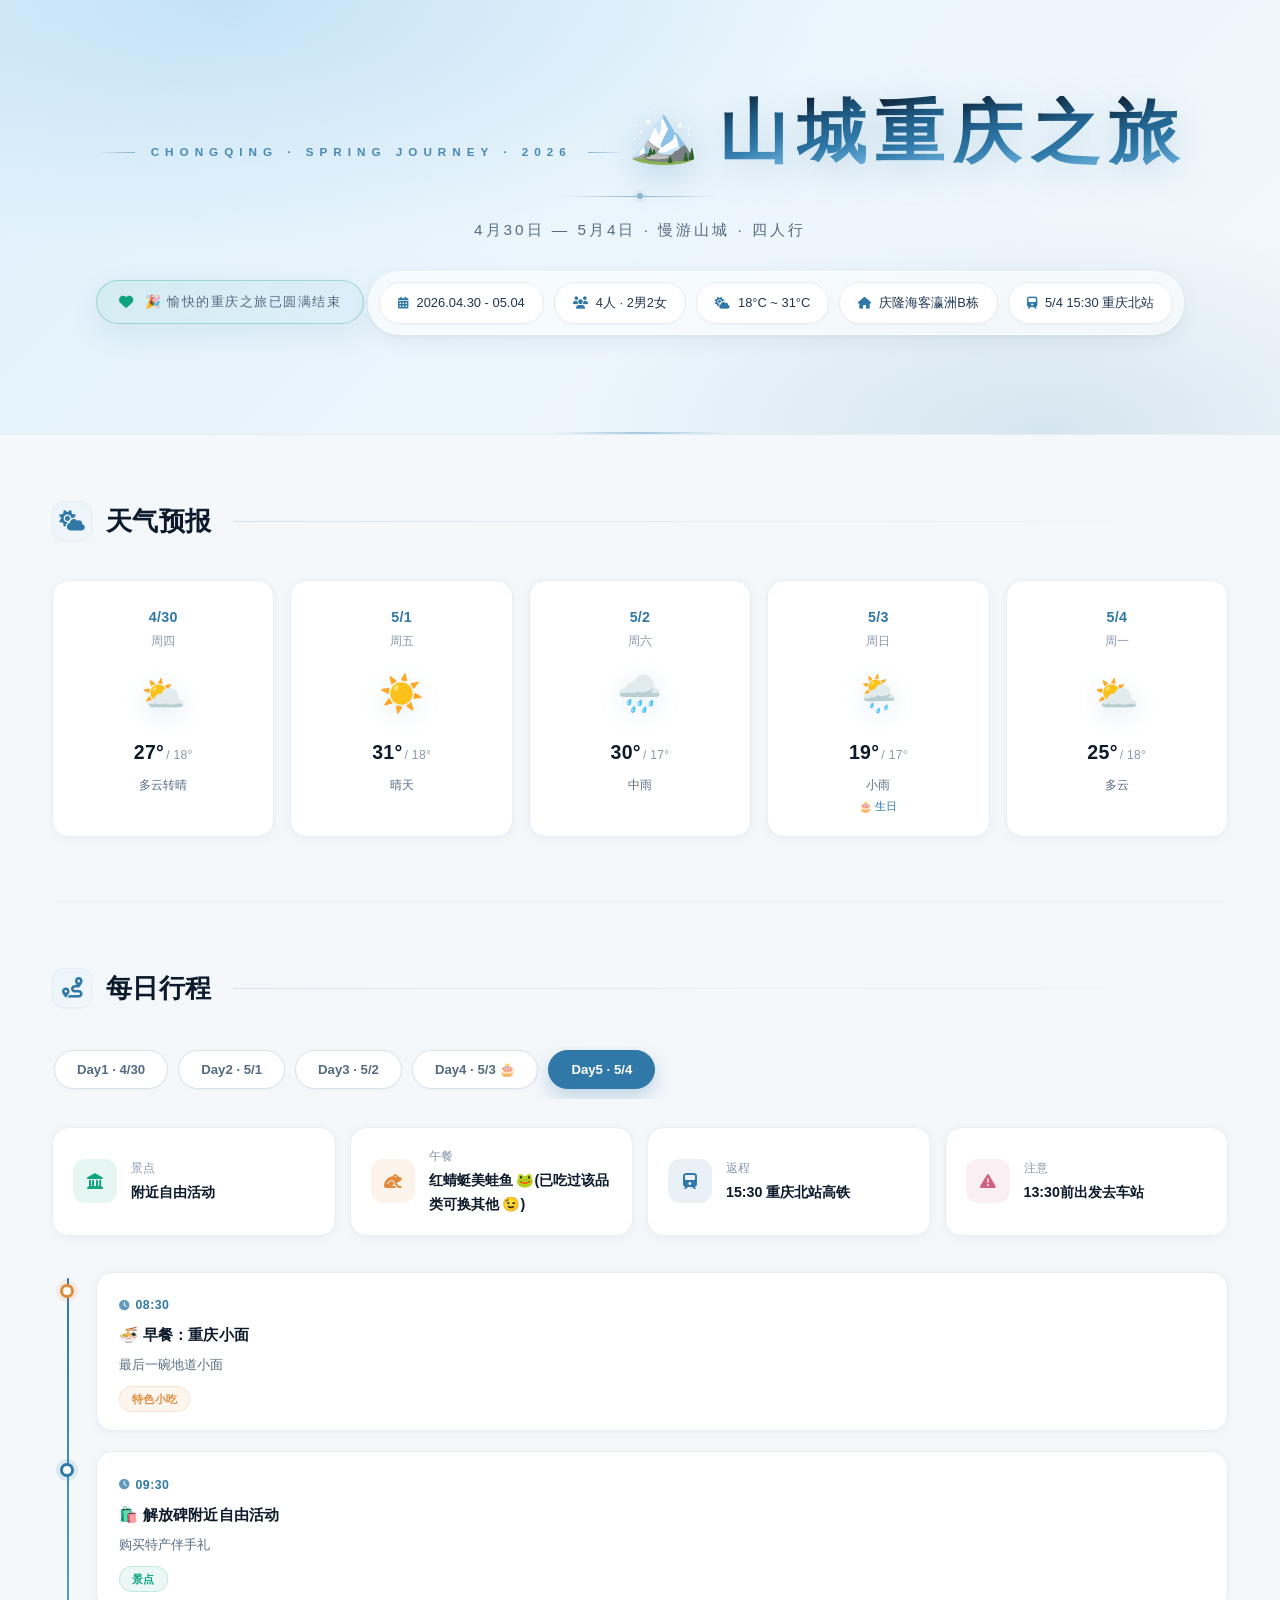
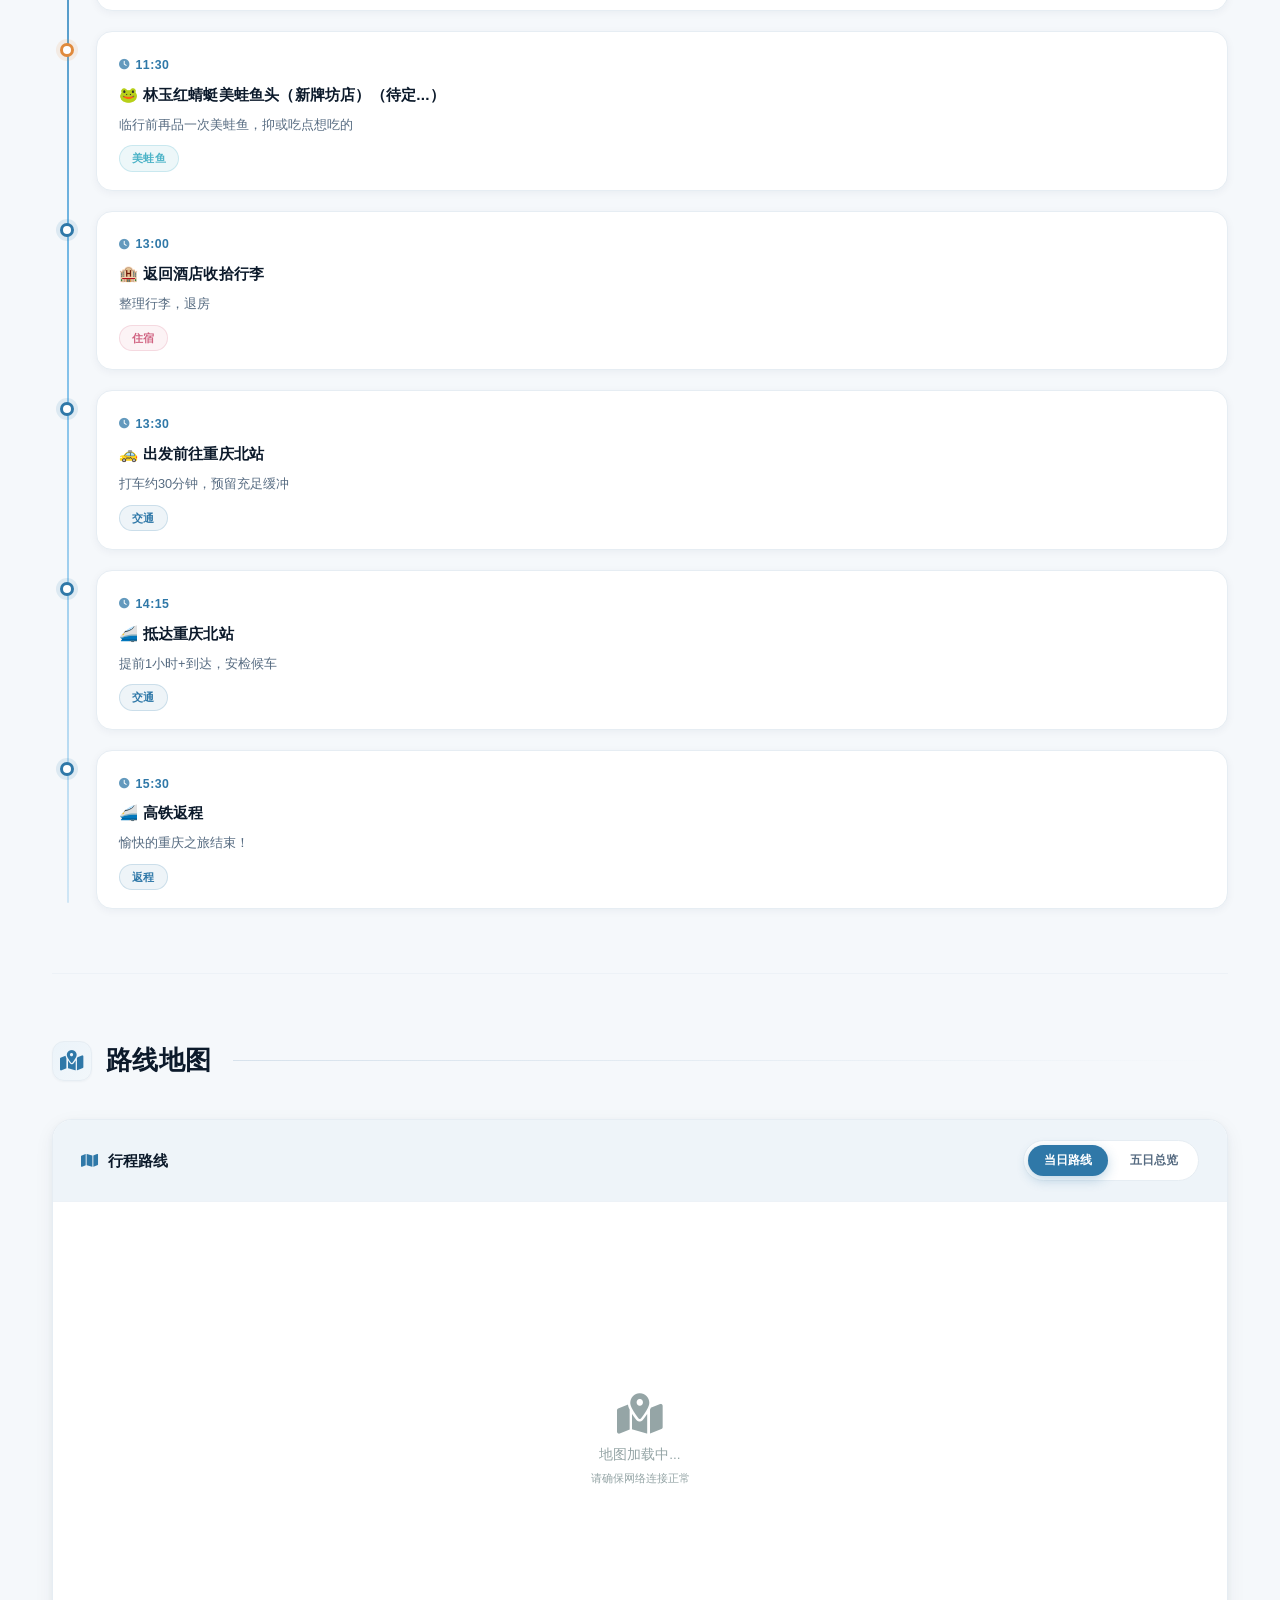
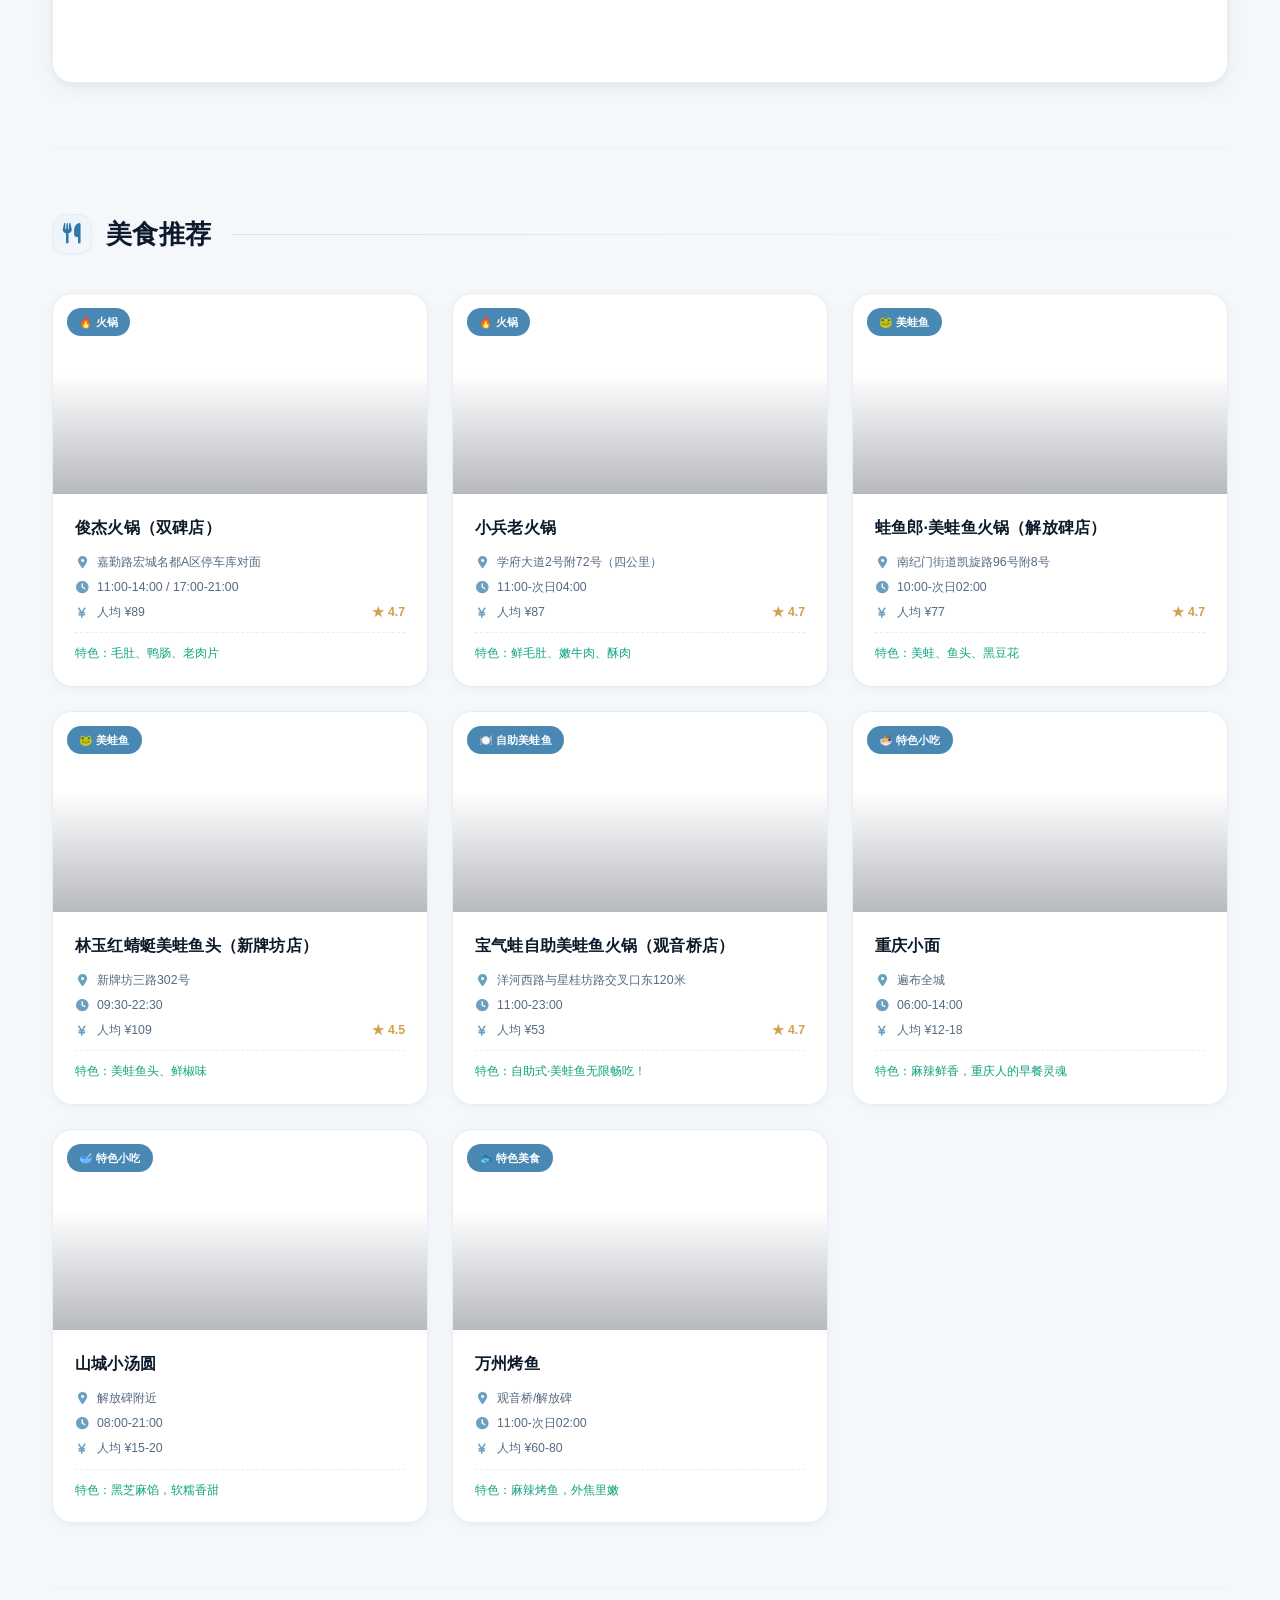
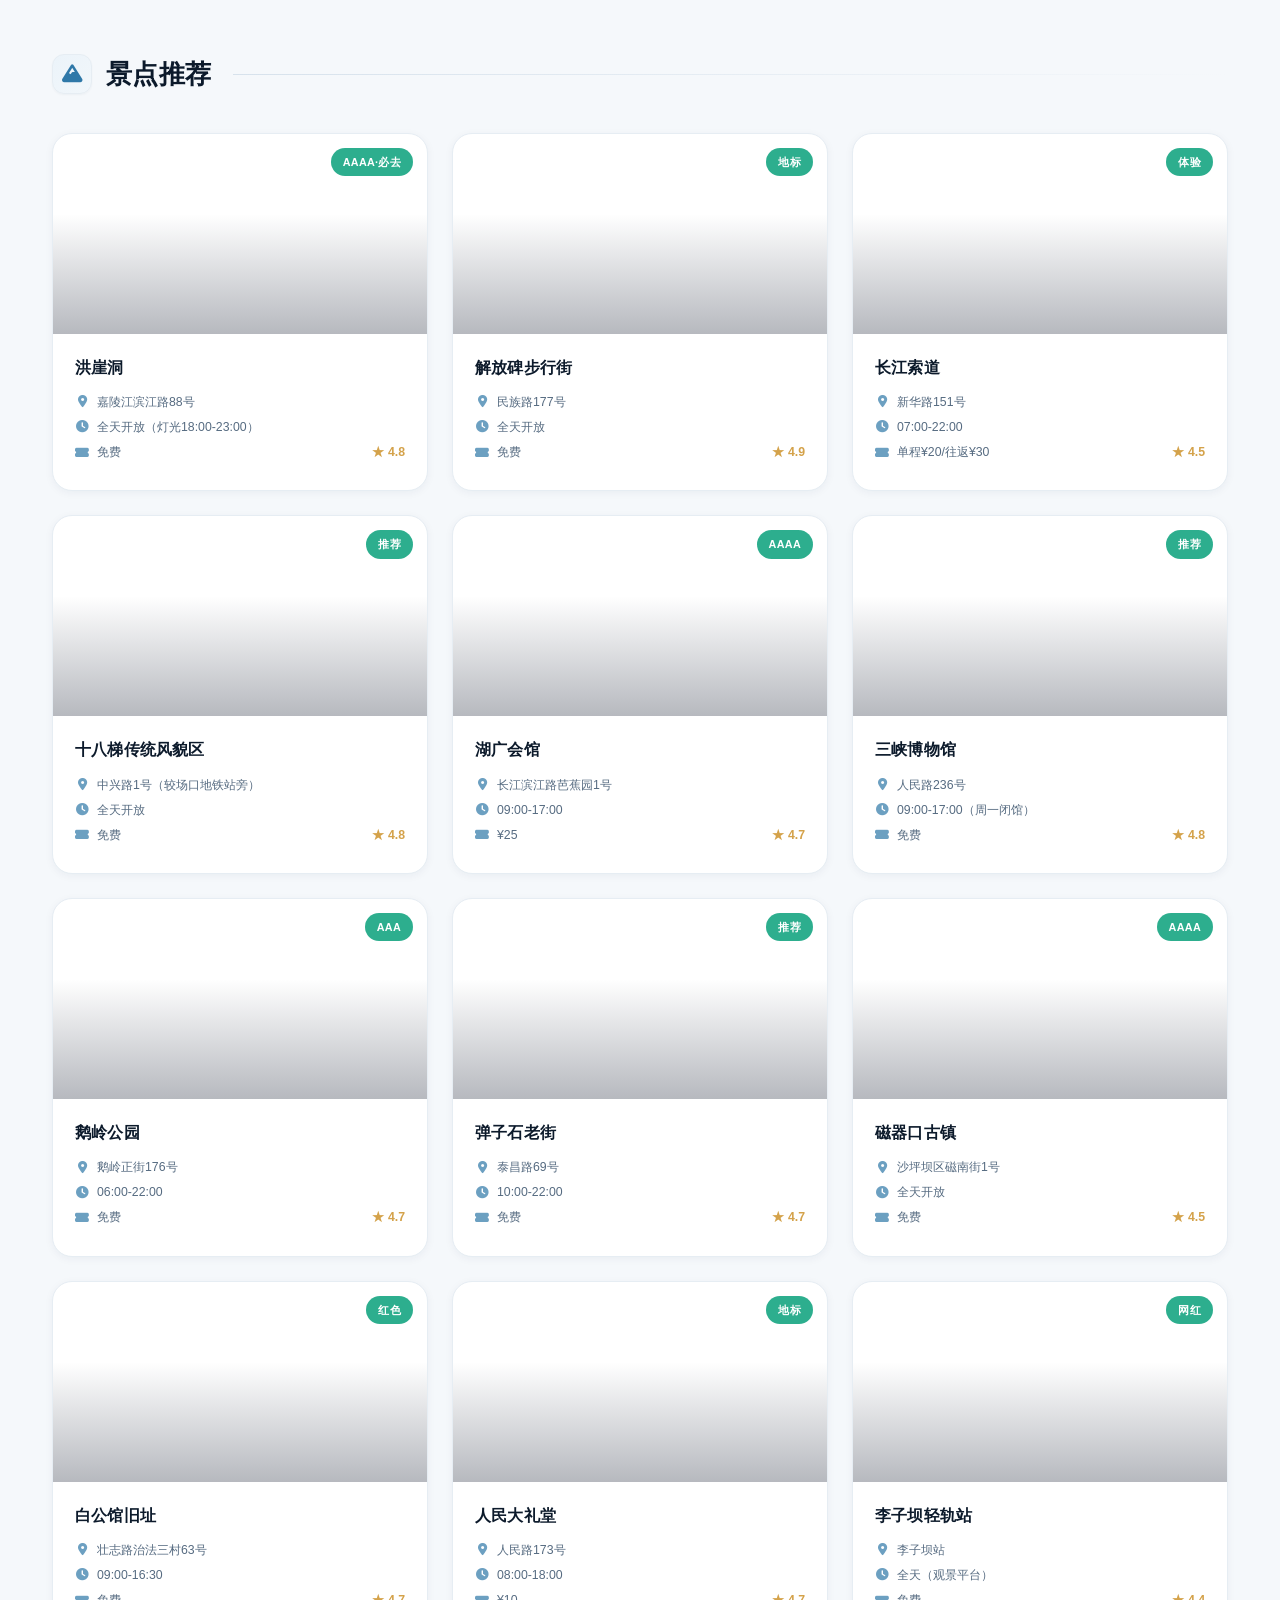
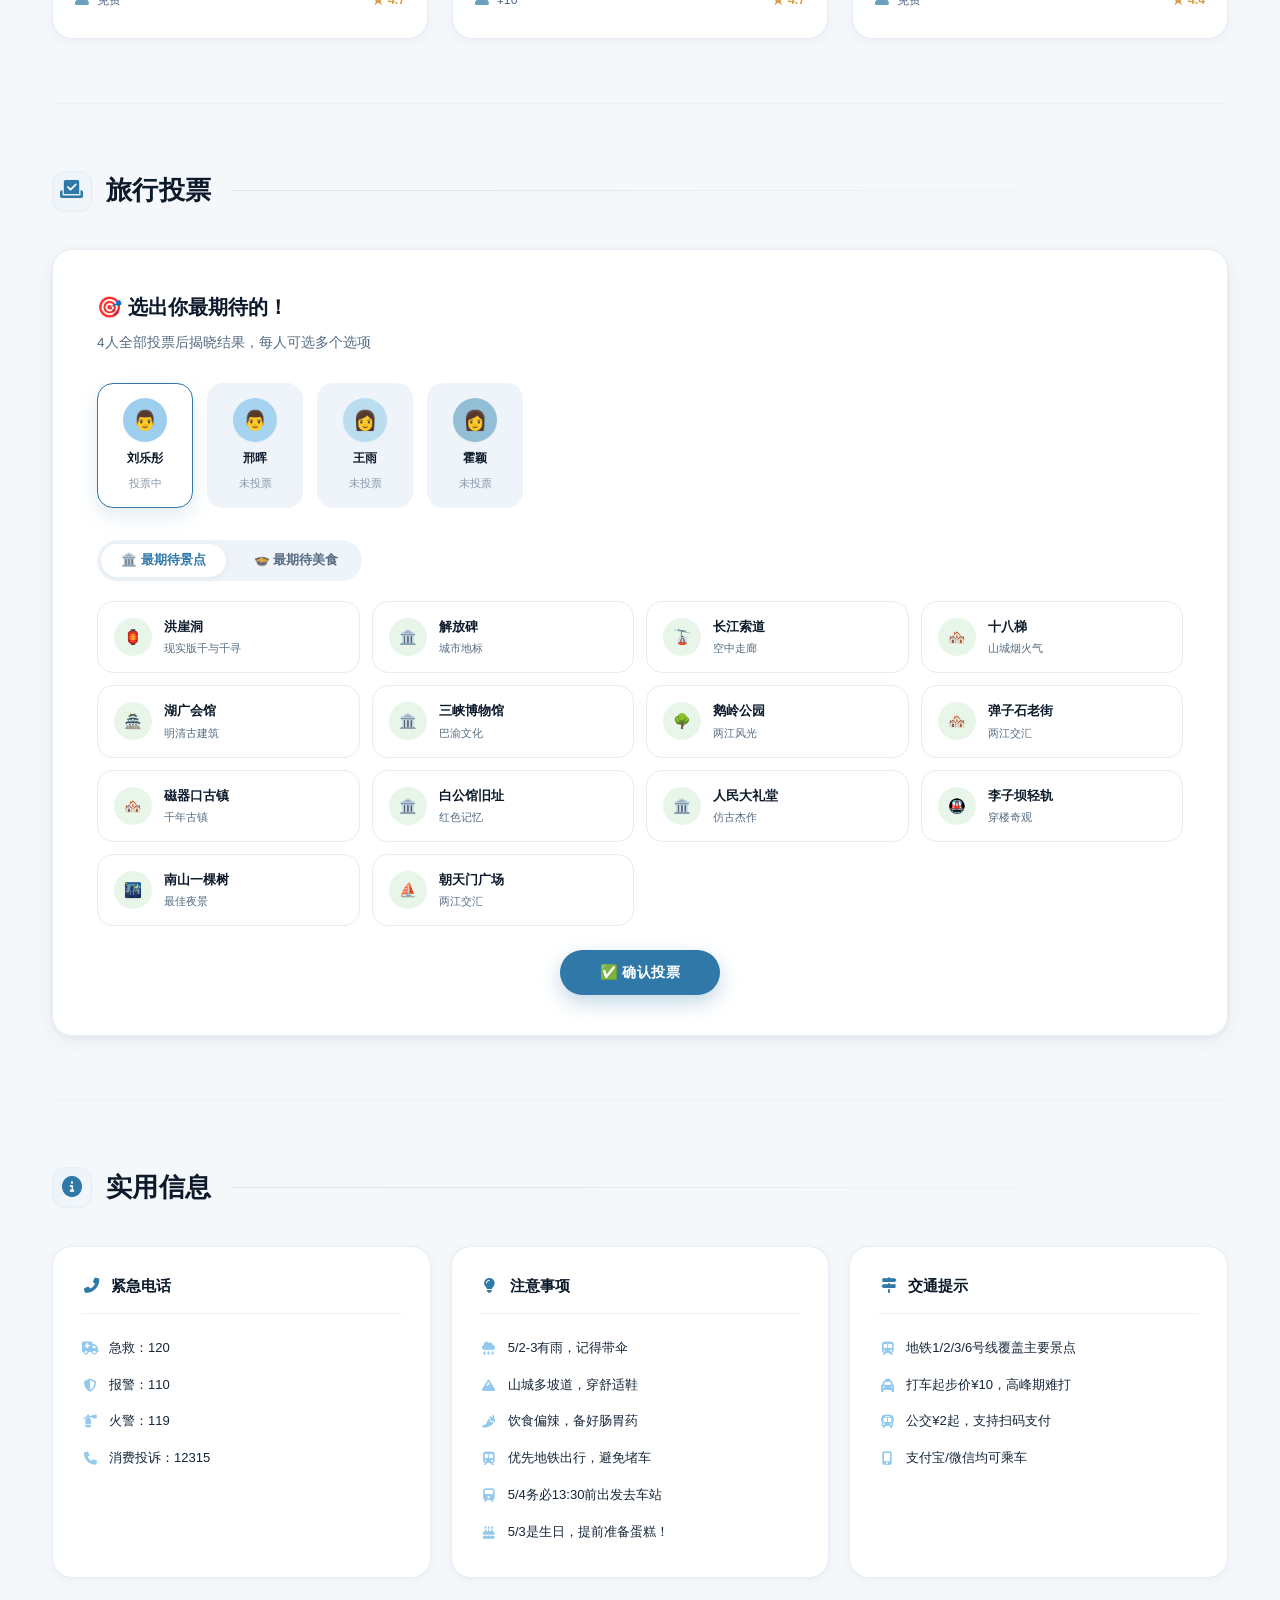
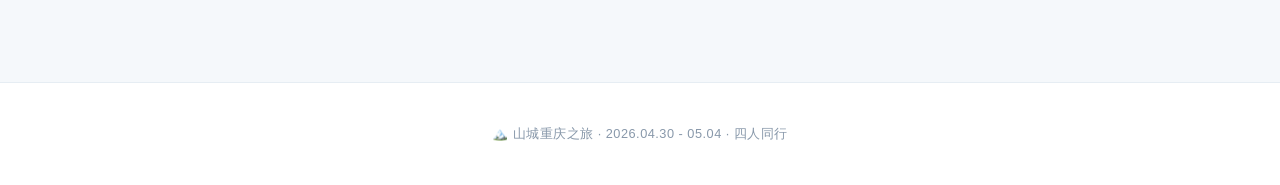
==== commit cef02070: "feature: hignlight+cartoon" ====
--- a/index.html
+++ b/index.html
@@ -11,15 +11,16 @@
 
 <body>
     <div class="hero">
-        <div class="hero-eyebrow"><span>CHONGQING · SPRING JOURNEY · 2026</span></div>
+        <div class="hero-eyebrow" aria-hidden="true"><span>CHONGQING · SPRING JOURNEY · 2026</span></div>
         <h1 class="hero-title">
-            <span class="title-icon">🏔️</span>
-            <span class="title-text" aria-label="山城重庆之旅">
-                <span>山</span><span>城</span><span>重</span><span>庆</span><span>之</span><span>旅</span>
+            <span class="title-icon" aria-hidden="true">🏔️</span>
+            <span class="title-text" role="text" aria-label="山城重庆之旅">
+                <span aria-hidden="true">山</span><span aria-hidden="true">城</span><span aria-hidden="true">重</span><span aria-hidden="true">庆</span><span aria-hidden="true">之</span><span aria-hidden="true">旅</span>
             </span>
         </h1>
         <div class="hero-divider"><span></span></div>
         <p class="subtitle">4月30日 — 5月4日 · 慢游山城 · 四人行</p>
+        <div id="heroCountdown" class="hero-countdown" aria-live="polite"></div>
         <div class="meta">
             <div class="meta-item"><i class="fas fa-calendar-alt"></i> 2026.04.30 - 05.04</div>
             <div class="meta-item"><i class="fas fa-users"></i> 4人 · 2男2女</div>
--- a/styles.css
+++ b/styles.css
@@ -270,7 +270,105 @@
     font-weight: 400;
     color: var(--text-muted);
     letter-spacing: 3px;
-    margin-bottom: 32px;
+    margin-bottom: 28px;
+}
+
+/* ———— 倒计时 / 旅途中徽章 ———— */
+.hero-countdown {
+    display: inline-flex;
+    align-items: center;
+    justify-content: center;
+    gap: 10px;
+    padding: 10px 22px;
+    margin-bottom: 30px;
+    background: linear-gradient(135deg, rgba(255, 255, 255, 0.88), rgba(234, 245, 252, 0.88));
+    border: 1px solid rgba(120, 188, 232, 0.35);
+    border-radius: var(--radius-pill);
+    box-shadow: 0 10px 30px rgba(47, 120, 168, 0.1);
+    backdrop-filter: blur(14px);
+    -webkit-backdrop-filter: blur(14px);
+    font-weight: 600;
+    animation: cdFadeIn 0.8s ease 0.6s both;
+}
+
+@keyframes cdFadeIn {
+    from {
+        opacity: 0;
+        transform: translateY(8px);
+    }
+    to {
+        opacity: 1;
+        transform: translateY(0);
+    }
+}
+
+.hero-countdown:empty {
+    display: none;
+}
+
+.hero-countdown > i {
+    color: var(--primary-deep);
+    font-size: 0.95em;
+    margin-right: 2px;
+}
+
+.hero-countdown .cd-label {
+    font-size: 0.85em;
+    color: var(--text-muted);
+    letter-spacing: 1.5px;
+    font-weight: 500;
+}
+
+.hero-countdown .cd-num {
+    font-size: 1.8em;
+    font-weight: 900;
+    color: var(--primary-deep);
+    letter-spacing: 0.5px;
+    line-height: 1;
+    margin: 0 2px;
+    background: linear-gradient(180deg, var(--primary-deep), #1f5d87);
+    -webkit-background-clip: text;
+    background-clip: text;
+    -webkit-text-fill-color: transparent;
+}
+
+.hero-countdown .cd-unit {
+    font-size: 0.86em;
+    color: var(--text-muted);
+    font-weight: 600;
+}
+
+.hero-countdown .cd-badge {
+    display: inline-flex;
+    align-items: center;
+    padding: 4px 14px;
+    background: linear-gradient(135deg, var(--primary-deep), #1f5d87);
+    color: #fff;
+    border-radius: var(--radius-pill);
+    font-size: 0.86em;
+    font-weight: 800;
+    letter-spacing: 1.5px;
+    box-shadow: 0 6px 14px rgba(47, 120, 168, 0.35);
+}
+
+.hero-countdown.during {
+    background: linear-gradient(135deg, rgba(47, 120, 168, 0.08), rgba(120, 188, 232, 0.14));
+    border-color: rgba(47, 120, 168, 0.3);
+    animation: cdFadeIn 0.8s ease 0.6s both, cdPulse 2.8s ease-in-out 1.4s infinite;
+}
+
+@keyframes cdPulse {
+    0%, 100% { box-shadow: 0 10px 30px rgba(47, 120, 168, 0.1); }
+    50%      { box-shadow: 0 12px 36px rgba(47, 120, 168, 0.26); }
+}
+
+.hero-countdown.after {
+    background: linear-gradient(135deg, rgba(16, 163, 127, 0.08), rgba(120, 188, 232, 0.1));
+    border-color: rgba(16, 163, 127, 0.3);
+}
+
+.hero-countdown.after > i {
+    color: var(--c-green);
 }
 
 .hero .meta {
@@ -550,6 +648,11 @@
 .ic.rest {
     background: rgba(124, 110, 224, 0.1);
     color: var(--c-purple);
+}
+
+.ic.entertainment {
+    background: rgba(76, 179, 199, 0.12);
+    color: var(--c-cyan);
 }
 
 .overview-item .lb {
@@ -749,6 +852,12 @@
     border-color: rgba(224, 138, 60, 0.18);
 }
 
+.tag.entertainment {
+    background: rgba(76, 179, 199, 0.1);
+    color: var(--c-cyan);
+    border-color: rgba(76, 179, 199, 0.22);
+}
+
 /* ============================================================
    Map
    ============================================================ */
@@ -1142,6 +1251,42 @@
     border-color: var(--primary-deep);
     background: rgba(120, 188, 232, 0.08);
     box-shadow: 0 4px 12px rgba(47, 120, 168, 0.1);
+}
+
+.vote-item.locked {
+    cursor: not-allowed;
+    opacity: 0.78;
+    pointer-events: none;
+    background: var(--bg-soft);
+}
+
+.vote-item.locked.selected {
+    opacity: 1;
+    border-color: rgba(16, 163, 127, 0.55);
+    background: rgba(16, 163, 127, 0.08);
+    box-shadow: 0 4px 12px rgba(16, 163, 127, 0.08);
+}
+
+.vote-item.locked.selected .vi-check {
+    color: var(--c-green);
+}
+
+.vote-item.locked {
+    cursor: not-allowed;
+    opacity: 0.78;
+    pointer-events: none;
+    background: var(--bg-soft);
+}
+
+.vote-item.locked.selected {
+    opacity: 1;
+    border-color: rgba(16, 163, 127, 0.55);
+    background: rgba(16, 163, 127, 0.08);
+    box-shadow: 0 4px 12px rgba(16, 163, 127, 0.08);
+}
+
+.vote-item.locked.selected .vi-check {
+    color: var(--c-green);
 }
 
 .vote-item .vi-icon {
@@ -1213,6 +1358,23 @@
     transform: none;
 }
 
+.vote-btn.withdraw {
+    background: #fff;
+    color: var(--c-orange);
+    border: 1.5px solid var(--c-orange);
+    box-shadow: 0 6px 16px rgba(224, 138, 60, 0.18);
+}
+
+.vote-btn.withdraw:hover {
+    background: var(--c-orange);
+    color: #fff;
+    box-shadow: 0 10px 24px rgba(224, 138, 60, 0.32);
+}
+
+.vote-btn.withdraw i {
+    margin-right: 6px;
+}
+
 .vote-results {
     margin-top: 28px;
     display: none;
@@ -1231,6 +1393,21 @@
     background: var(--bg-soft);
     border: 1px solid var(--border);
     margin-bottom: 10px;
+    opacity: 0;
+    transform: translateY(10px);
+    animation: resultItemIn 0.5s cubic-bezier(.2, .8, .2, 1) forwards;
+    animation-delay: var(--anim-delay, 0ms);
+}
+
+@keyframes resultItemIn {
+    from {
+        opacity: 0;
+        transform: translateY(10px);
+    }
+    to {
+        opacity: 1;
+        transform: translateY(0);
+    }
 }
 
 .result-item .rank {
@@ -1285,7 +1462,8 @@
     height: 100%;
     border-radius: 3px;
     background: var(--gradient-primary);
-    transition: width 0.6s ease;
+    transition: width 0.9s cubic-bezier(.2, .8, .2, 1);
+    box-shadow: 0 0 8px rgba(47, 120, 168, 0.25);
 }
 
 .result-item .ri-votes {
@@ -1381,9 +1559,18 @@
     animation: overlayIn 0.25s ease;
 }
 
+.modal-overlay.show.closing {
+    animation: overlayOut 0.22s ease forwards;
+}
+
 @keyframes overlayIn {
     from { opacity: 0; }
     to { opacity: 1; }
+}
+
+@keyframes overlayOut {
+    from { opacity: 1; }
+    to { opacity: 0; }
 }
 
 .modal {
@@ -1397,6 +1584,10 @@
     animation: modalIn 0.3s ease;
 }
 
+.modal-overlay.closing .modal {
+    animation: modalOut 0.22s ease forwards;
+}
+
 @keyframes modalIn {
     from {
         opacity: 0;
@@ -1405,6 +1596,17 @@
     to {
         opacity: 1;
         transform: scale(1) translateY(0);
+    }
+}
+
+@keyframes modalOut {
+    from {
+        opacity: 1;
+        transform: scale(1) translateY(0);
+    }
+    to {
+        opacity: 0;
+        transform: scale(0.96) translateY(10px);
     }
 }
 
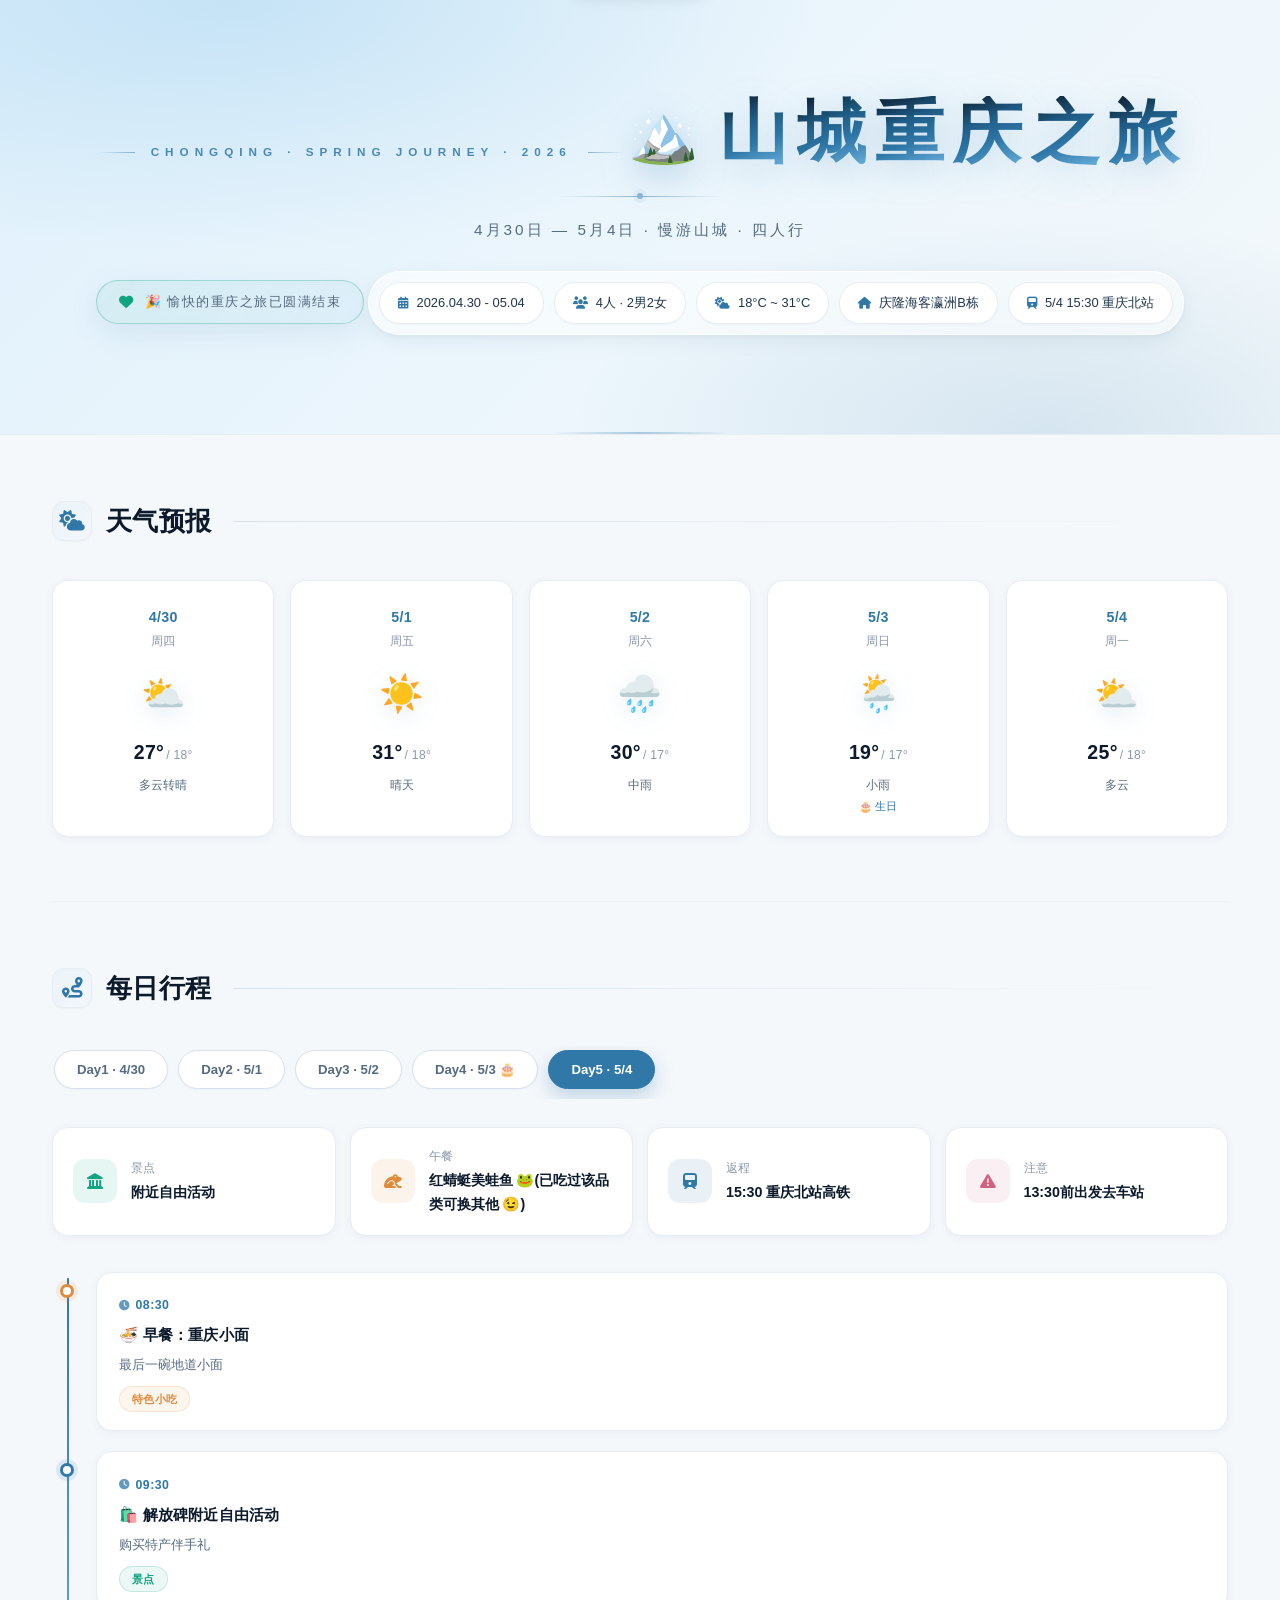
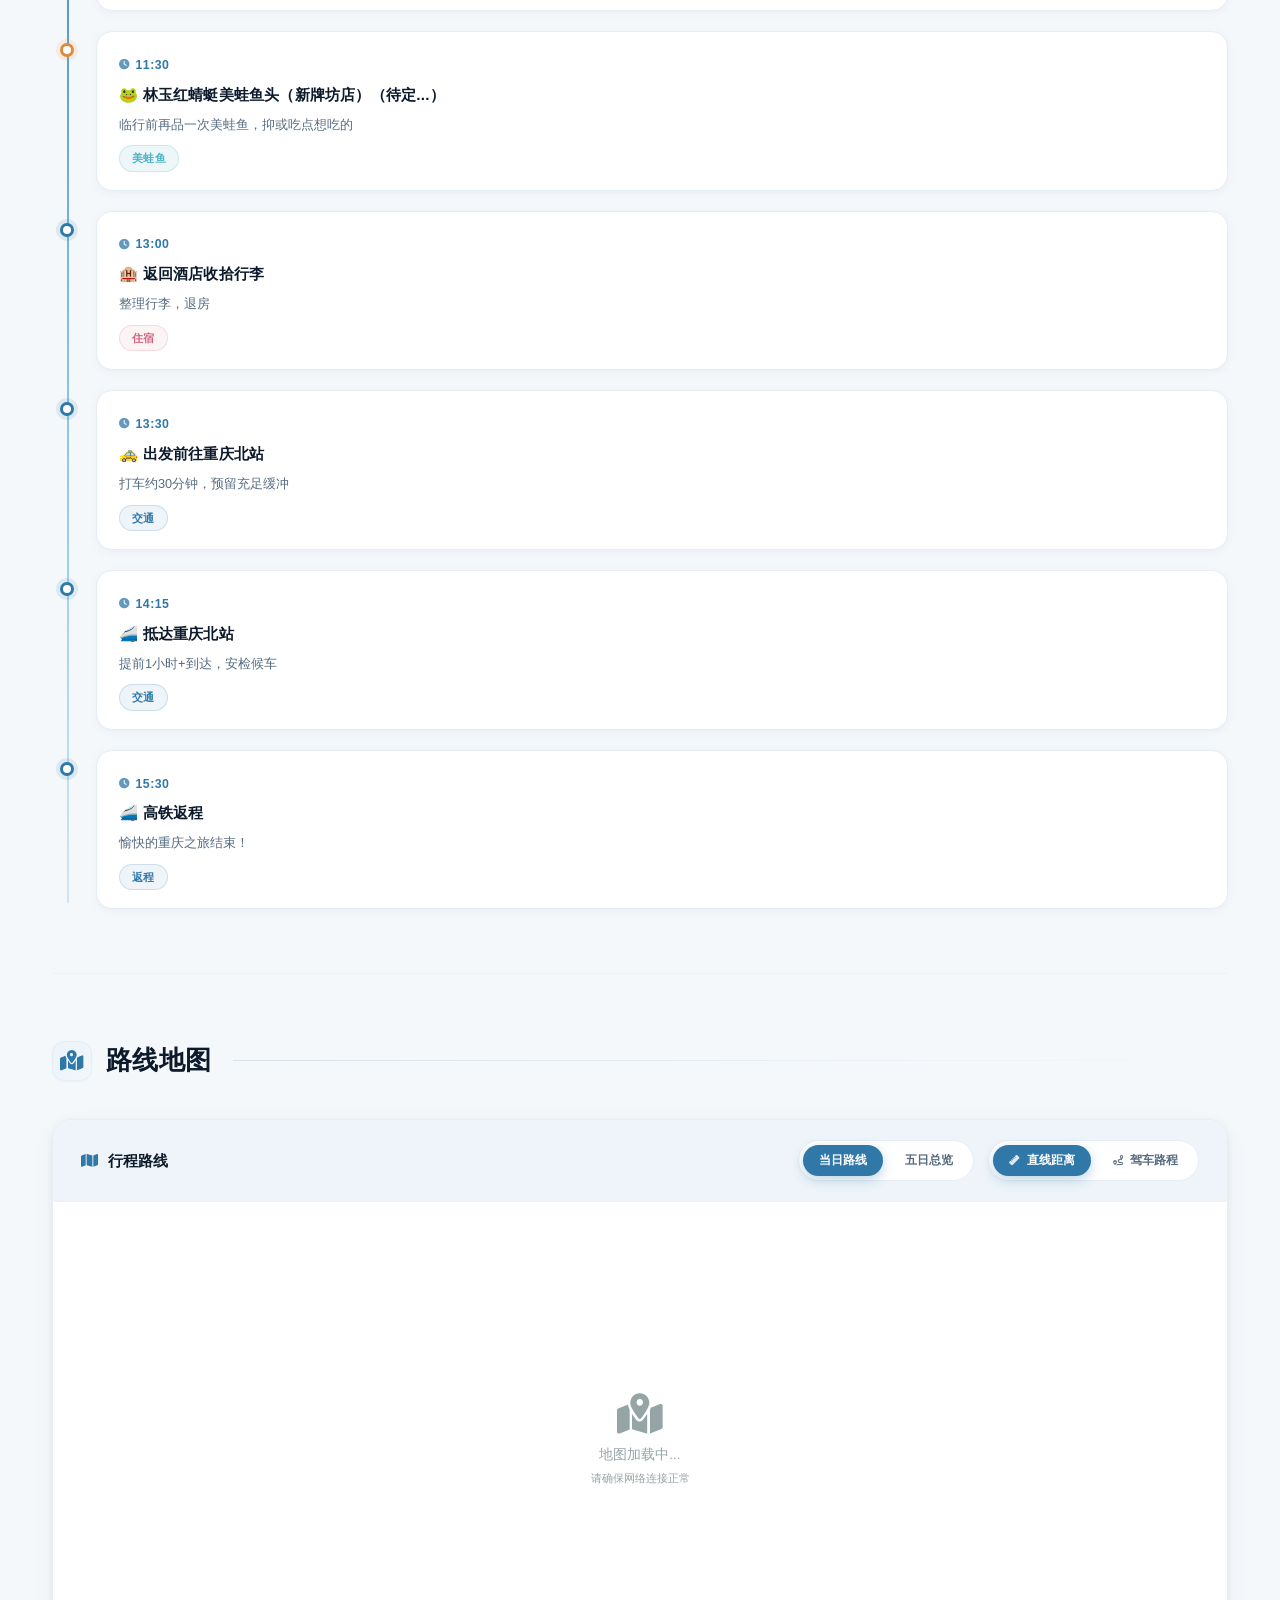
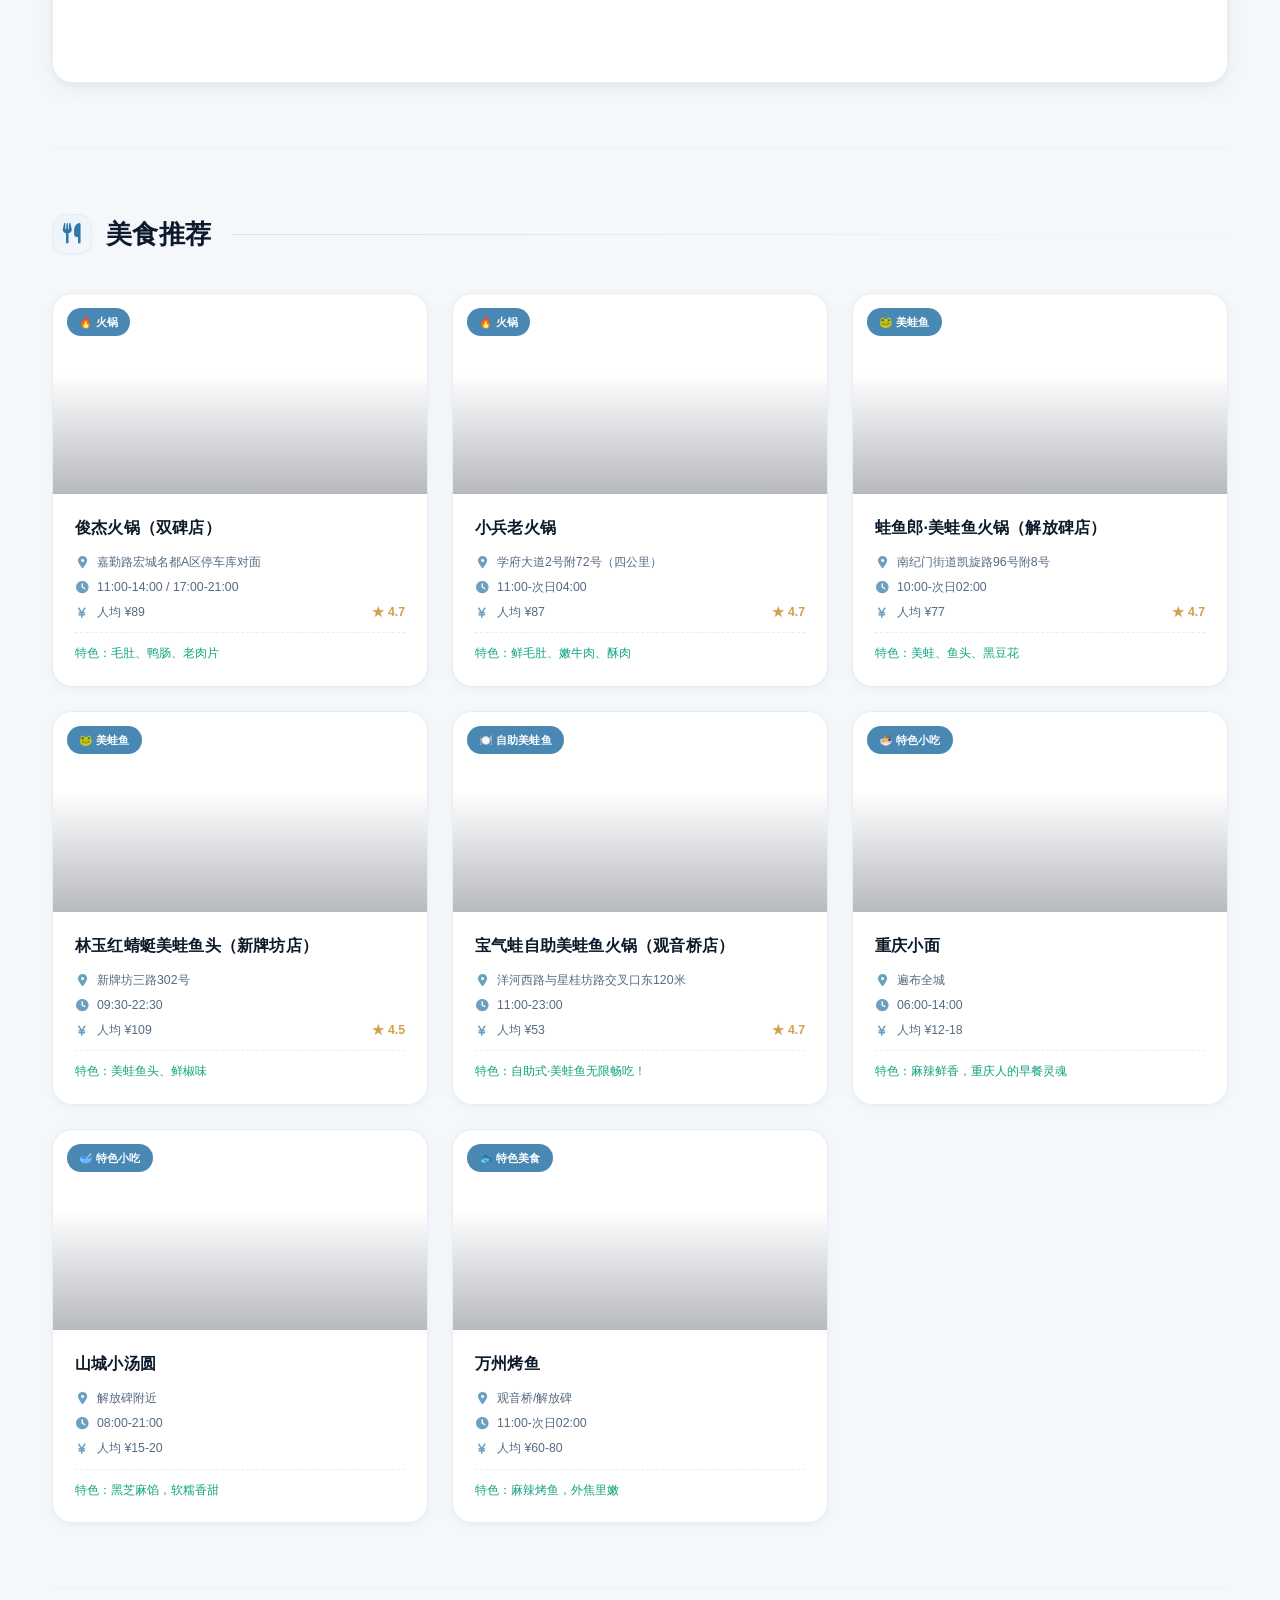
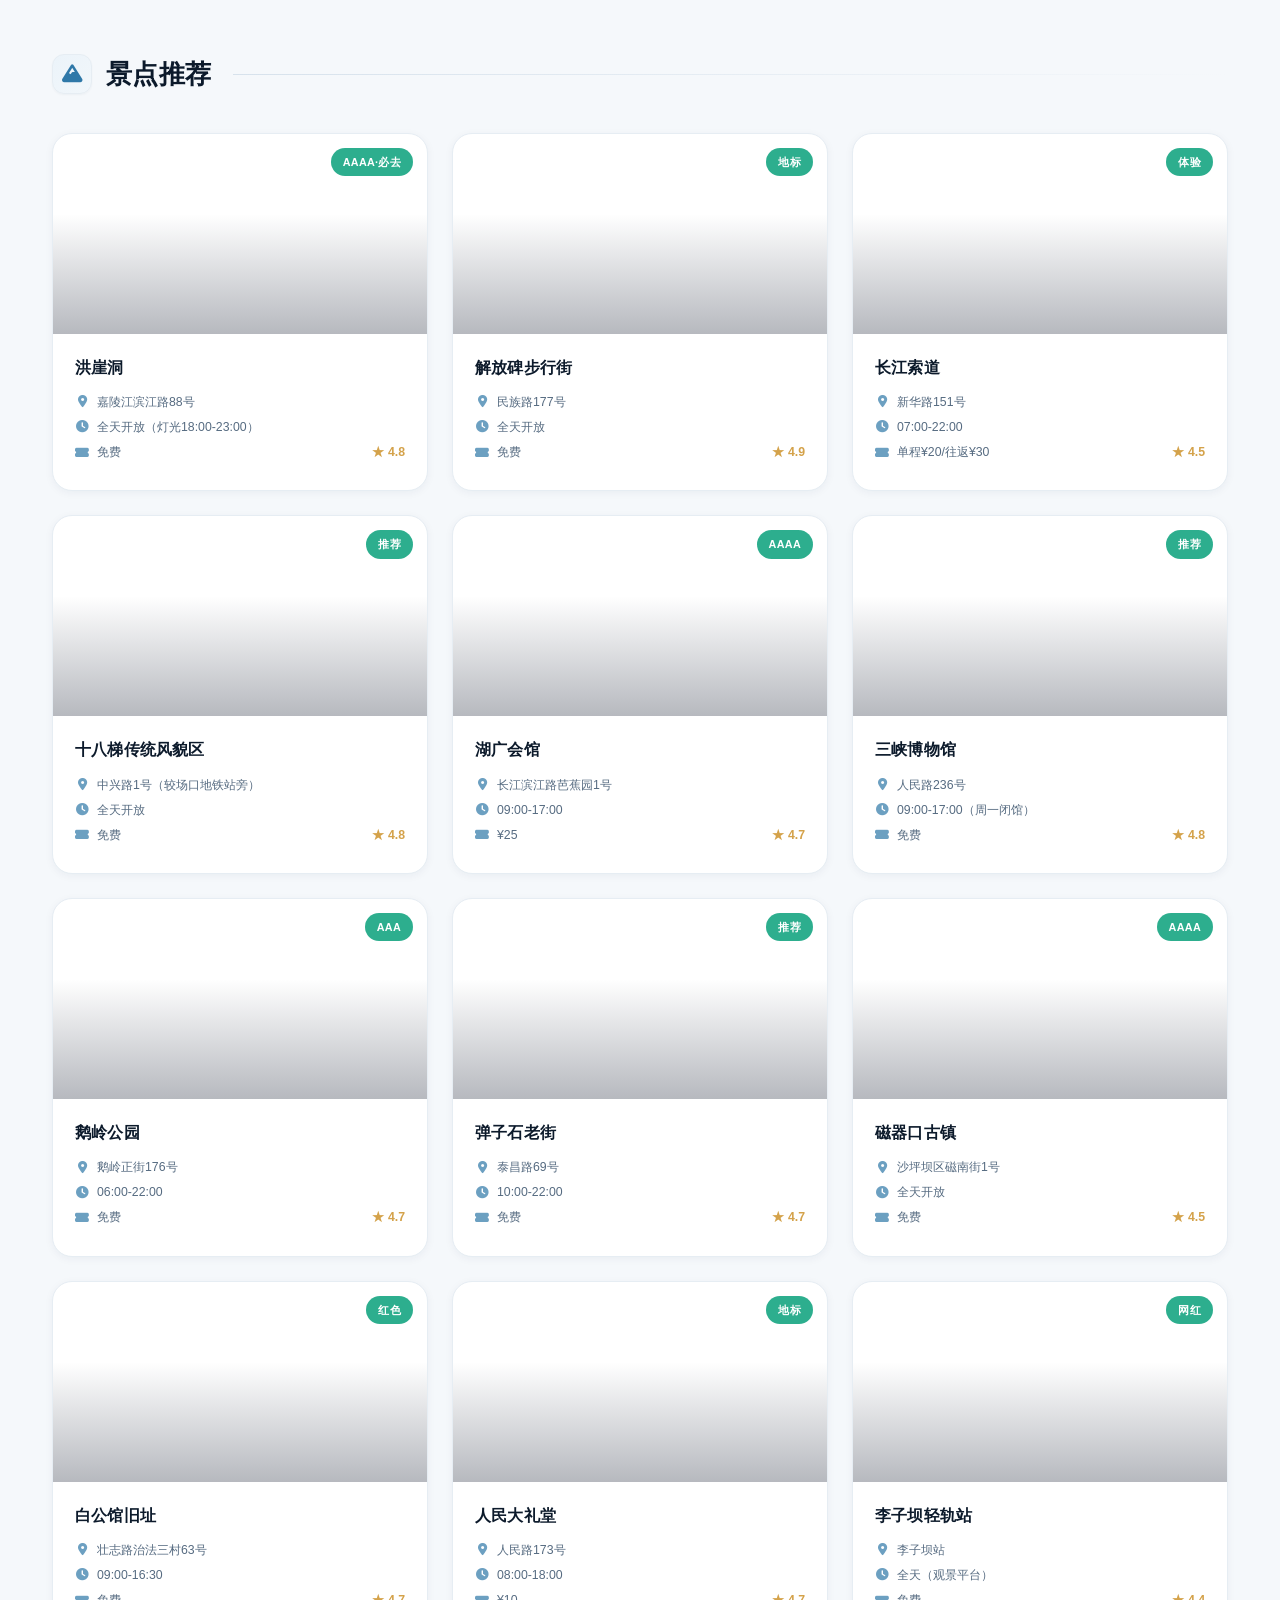
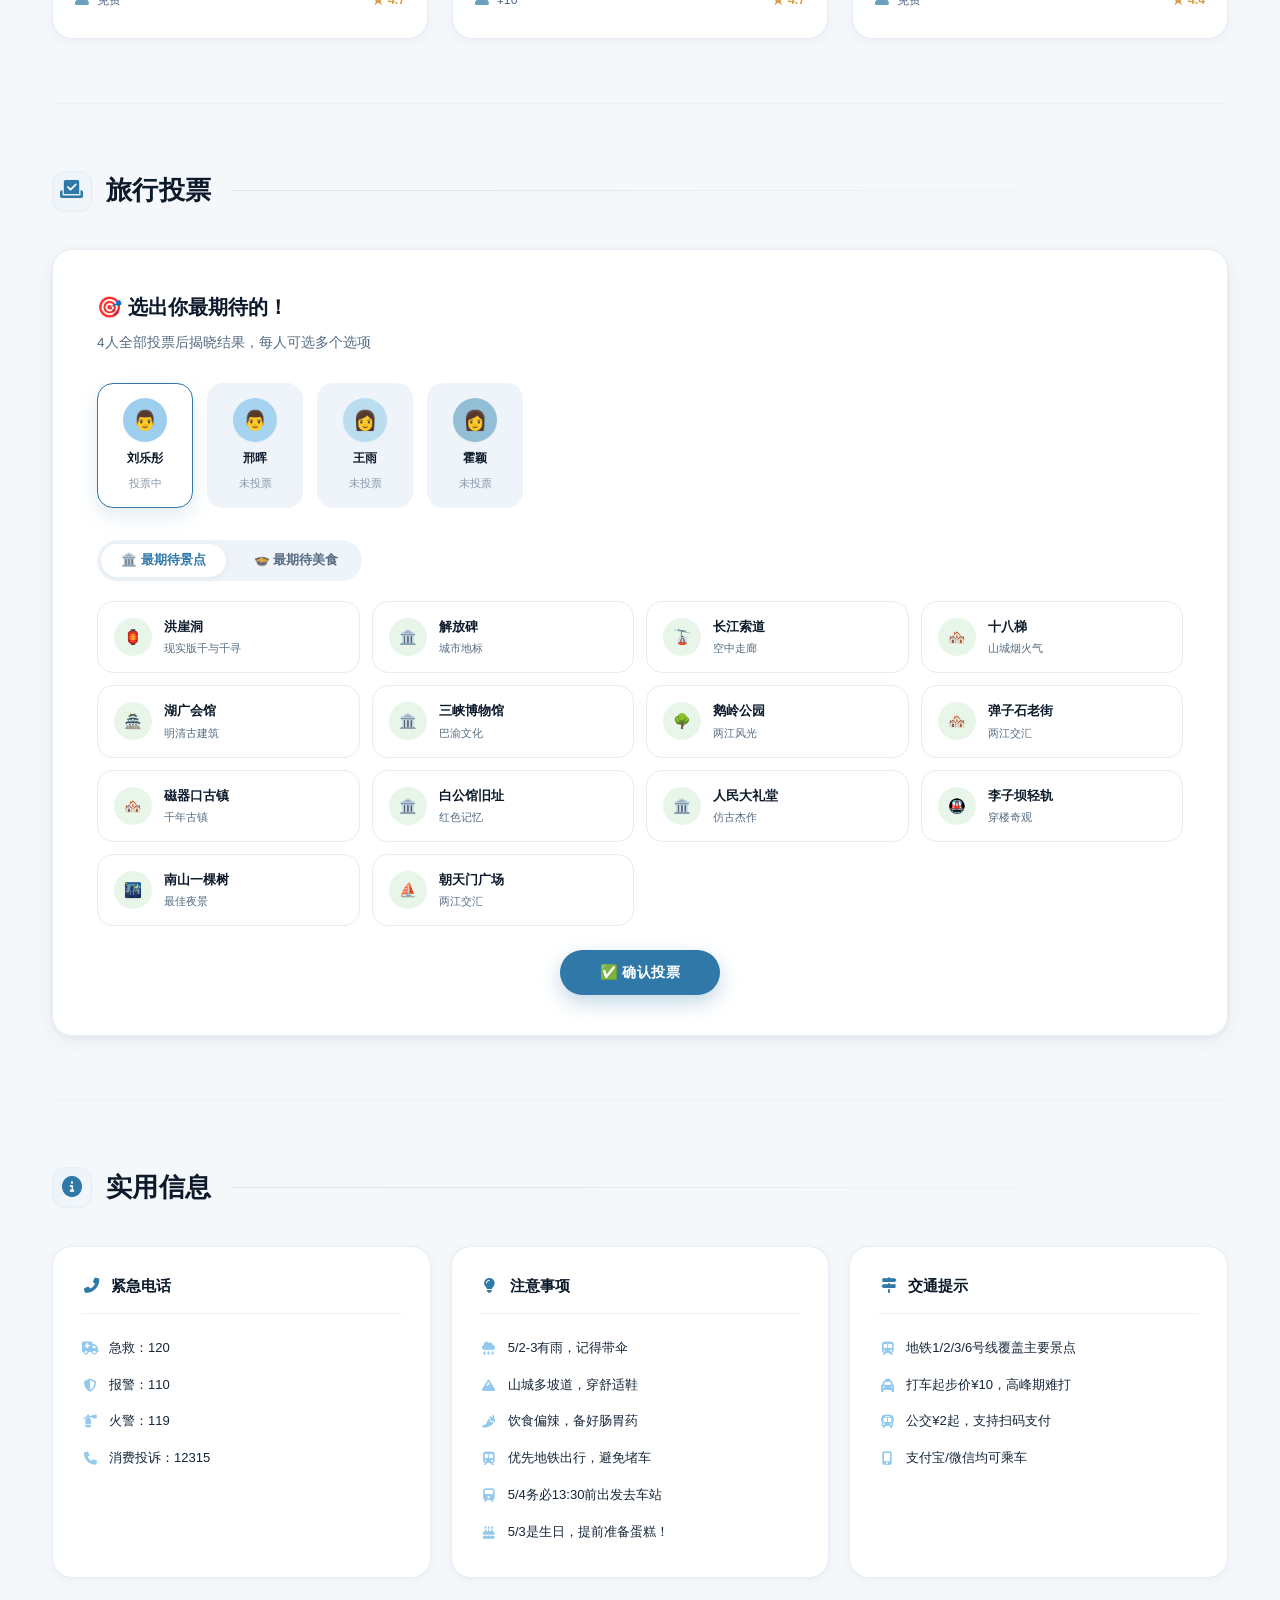
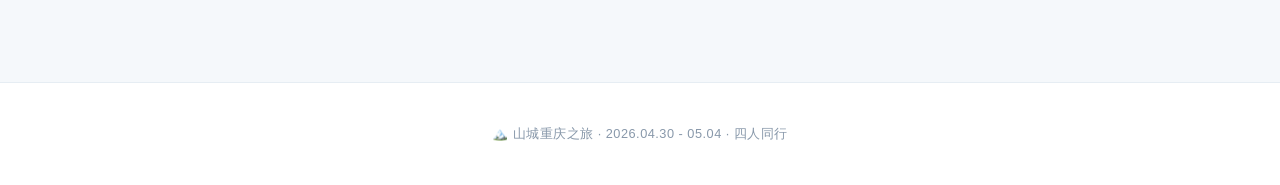
==== commit 0aa6c468: "feature:add drive distance" ====
--- a/index.html
+++ b/index.html
@@ -10,6 +10,7 @@
 </head>
 
 <body>
+    <a href="#app" class="skip-link">跳到主要内容</a>
     <div class="hero">
         <div class="hero-eyebrow" aria-hidden="true"><span>CHONGQING · SPRING JOURNEY · 2026</span></div>
         <h1 class="hero-title">
@@ -29,12 +30,12 @@
             <div class="meta-item"><i class="fas fa-train"></i> 5/4 15:30 重庆北站</div>
         </div>
     </div>
-    <div class="container" id="app"></div>
-    <div class="footer">🏔️ 山城重庆之旅 · 2026.04.30 - 05.04 · 四人同行</div>
+    <main class="container" id="app" tabindex="-1"></main>
+    <footer class="footer">🏔️ 山城重庆之旅 · 2026.04.30 - 05.04 · 四人同行</footer>
     <div class="modal-overlay" id="modalOverlay" onclick="closeModal(event)">
-        <div class="modal" onclick="event.stopPropagation()">
+        <div class="modal" role="dialog" aria-modal="true" aria-labelledby="modalTitle" onclick="event.stopPropagation()">
             <div class="modal-header">
-                <h3 id="modalTitle"></h3><button class="modal-close" onclick="closeModal()">✕</button>
+                <h3 id="modalTitle"></h3><button class="modal-close" onclick="closeModal()" aria-label="关闭弹窗">✕</button>
             </div>
             <div class="modal-body" id="modalBody"></div>
         </div>
--- a/styles.css
+++ b/styles.css
@@ -876,8 +876,50 @@
     justify-content: space-between;
     border-bottom: 1px solid var(--divider);
     flex-wrap: wrap;
-    gap: 12px;
+    gap: 14px;
     background: var(--bg-soft);
+}
+
+.map-controls {
+    display: flex;
+    align-items: center;
+    gap: 14px;
+    flex-wrap: wrap;
+}
+
+.route-mode-tabs .map-tab i {
+    margin-right: 4px;
+    font-size: 0.85em;
+    opacity: 0.85;
+}
+
+/* 地图 loading */
+.map-section {
+    position: relative;
+}
+
+.map-loading {
+    position: absolute;
+    left: 50%;
+    top: 50%;
+    transform: translate(-50%, -50%);
+    z-index: 10;
+    display: flex;
+    align-items: center;
+    gap: 10px;
+    padding: 10px 20px;
+    background: rgba(255, 255, 255, 0.96);
+    border: 1px solid var(--border);
+    border-radius: var(--radius-pill);
+    box-shadow: var(--shadow-md);
+    font-size: 0.86em;
+    font-weight: 600;
+    color: var(--primary-deep);
+    pointer-events: none;
+}
+
+.map-loading i {
+    color: var(--primary-deep);
 }
 
 .map-header h3 {
@@ -1251,24 +1293,6 @@
     border-color: var(--primary-deep);
     background: rgba(120, 188, 232, 0.08);
     box-shadow: 0 4px 12px rgba(47, 120, 168, 0.1);
-}
-
-.vote-item.locked {
-    cursor: not-allowed;
-    opacity: 0.78;
-    pointer-events: none;
-    background: var(--bg-soft);
-}
-
-.vote-item.locked.selected {
-    opacity: 1;
-    border-color: rgba(16, 163, 127, 0.55);
-    background: rgba(16, 163, 127, 0.08);
-    box-shadow: 0 4px 12px rgba(16, 163, 127, 0.08);
-}
-
-.vote-item.locked.selected .vi-check {
-    color: var(--c-green);
 }
 
 .vote-item.locked {
@@ -1721,6 +1745,90 @@
 }
 
 /* ============================================================
+   Accessibility - Skip Link
+   ============================================================ */
+.skip-link {
+    position: fixed;
+    top: -60px;
+    left: 50%;
+    transform: translateX(-50%);
+    z-index: 10000;
+    padding: 12px 24px;
+    background: var(--primary-deep, #2f78a8);
+    color: #fff;
+    font-weight: 600;
+    font-size: 14px;
+    border-radius: 0 0 12px 12px;
+    text-decoration: none;
+    box-shadow: 0 6px 18px rgba(0, 0, 0, 0.18);
+    transition: top 0.2s ease;
+}
+
+.skip-link:focus,
+.skip-link:focus-visible {
+    top: 0;
+    outline: 2px solid #fff;
+    outline-offset: 2px;
+}
+
+/* Hide outline on programmatic focus of the main container */
+#app:focus {
+    outline: none;
+}
+
+/* ============================================================
+   Accessibility - Focus Visible
+   ============================================================ */
+:where(
+    .weather-card,
+    .overview-item,
+    .timeline-card[onclick],
+    .overview-card,
+    .food-card,
+    .scenic-card,
+    .vote-player,
+    .vote-item,
+    .day-btn,
+    .map-tab,
+    .vote-tab,
+    .vote-btn,
+    .modal-close,
+    [role="button"][tabindex]
+):focus {
+    outline: none;
+}
+
+:where(
+    .weather-card,
+    .overview-item,
+    .timeline-card[onclick],
+    .overview-card,
+    .food-card,
+    .scenic-card,
+    .vote-player,
+    .vote-item,
+    .day-btn,
+    .map-tab,
+    .vote-tab,
+    .vote-btn,
+    .modal-close,
+    [role="button"][tabindex]
+):focus-visible {
+    outline: 2px solid var(--primary-deep);
+    outline-offset: 3px;
+    box-shadow: 0 0 0 4px rgba(47, 120, 168, 0.16), var(--shadow-md);
+    border-radius: inherit;
+}
+
+.vote-btn:focus-visible {
+    outline-offset: 4px;
+}
+
+.modal-close:focus-visible {
+    outline-offset: 2px;
+}
+
+/* ============================================================
    Responsive
    ============================================================ */
 @media (max-width: 1024px) {
